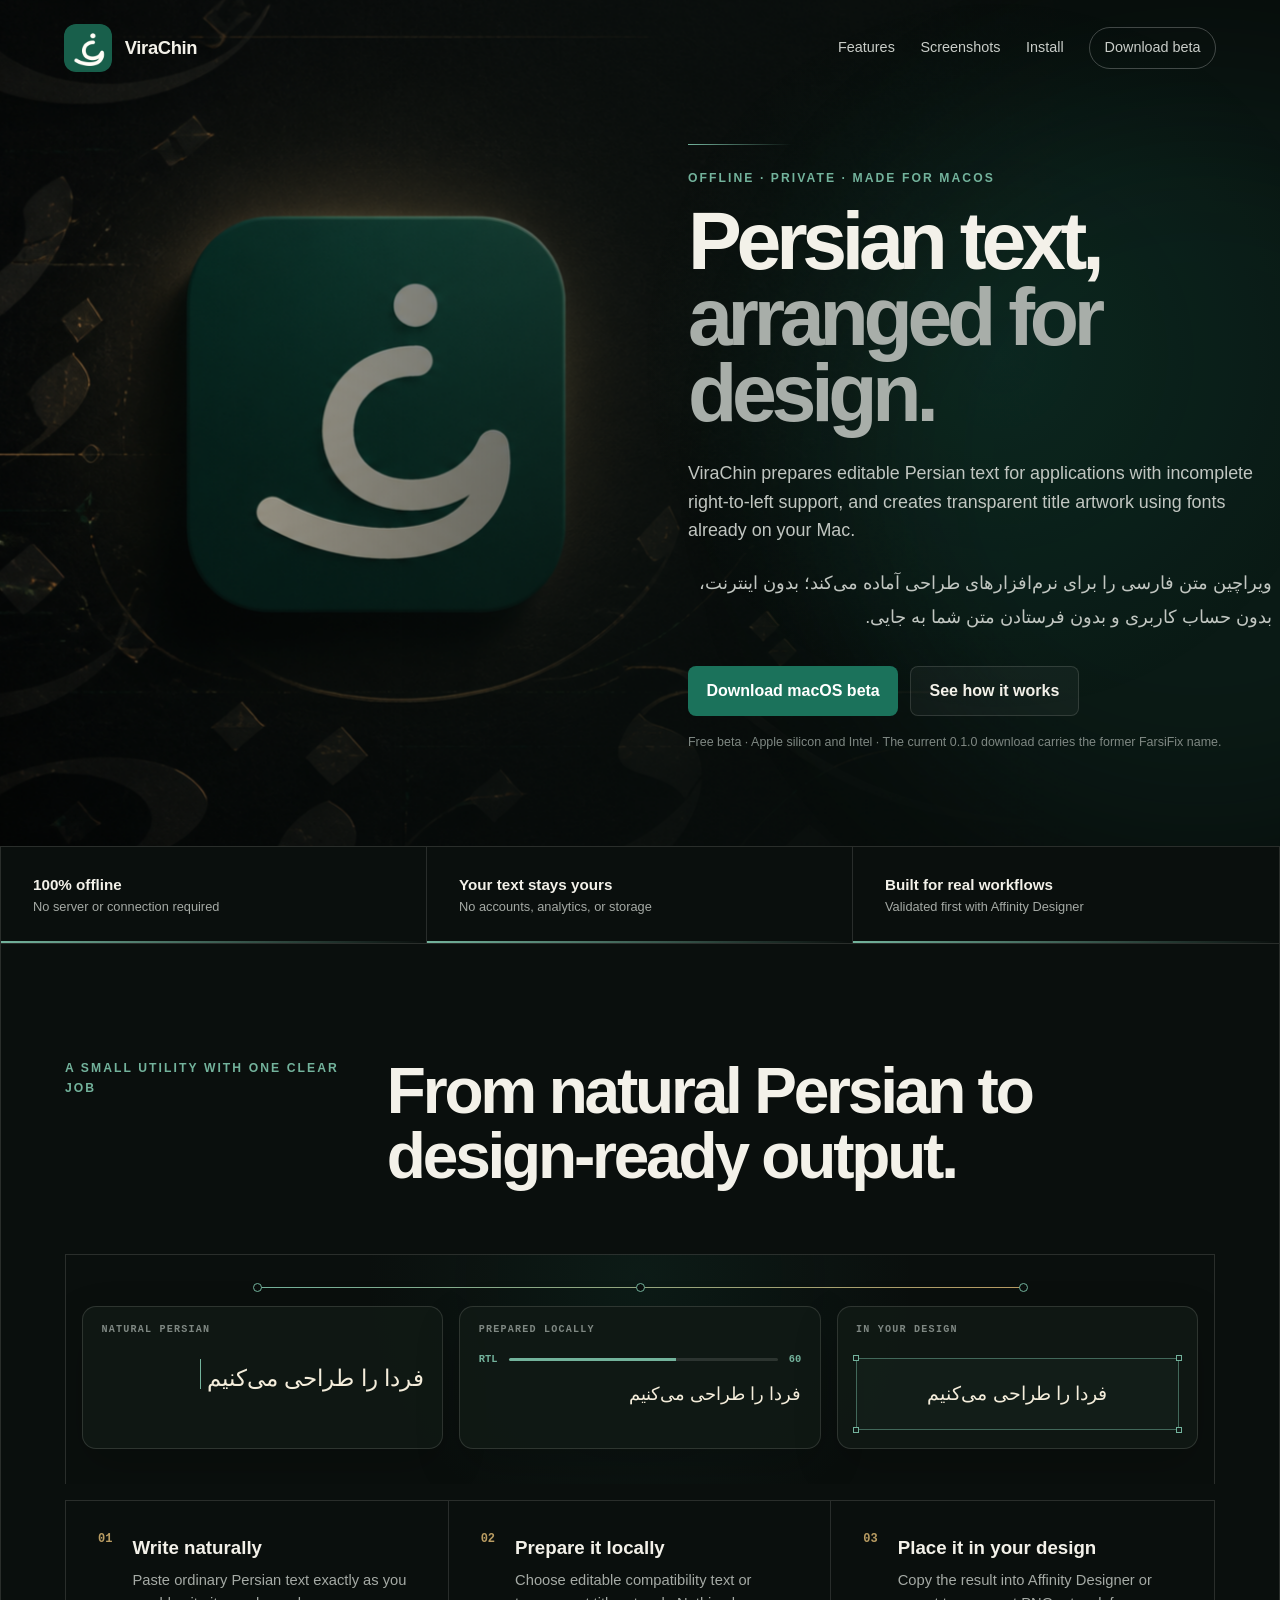
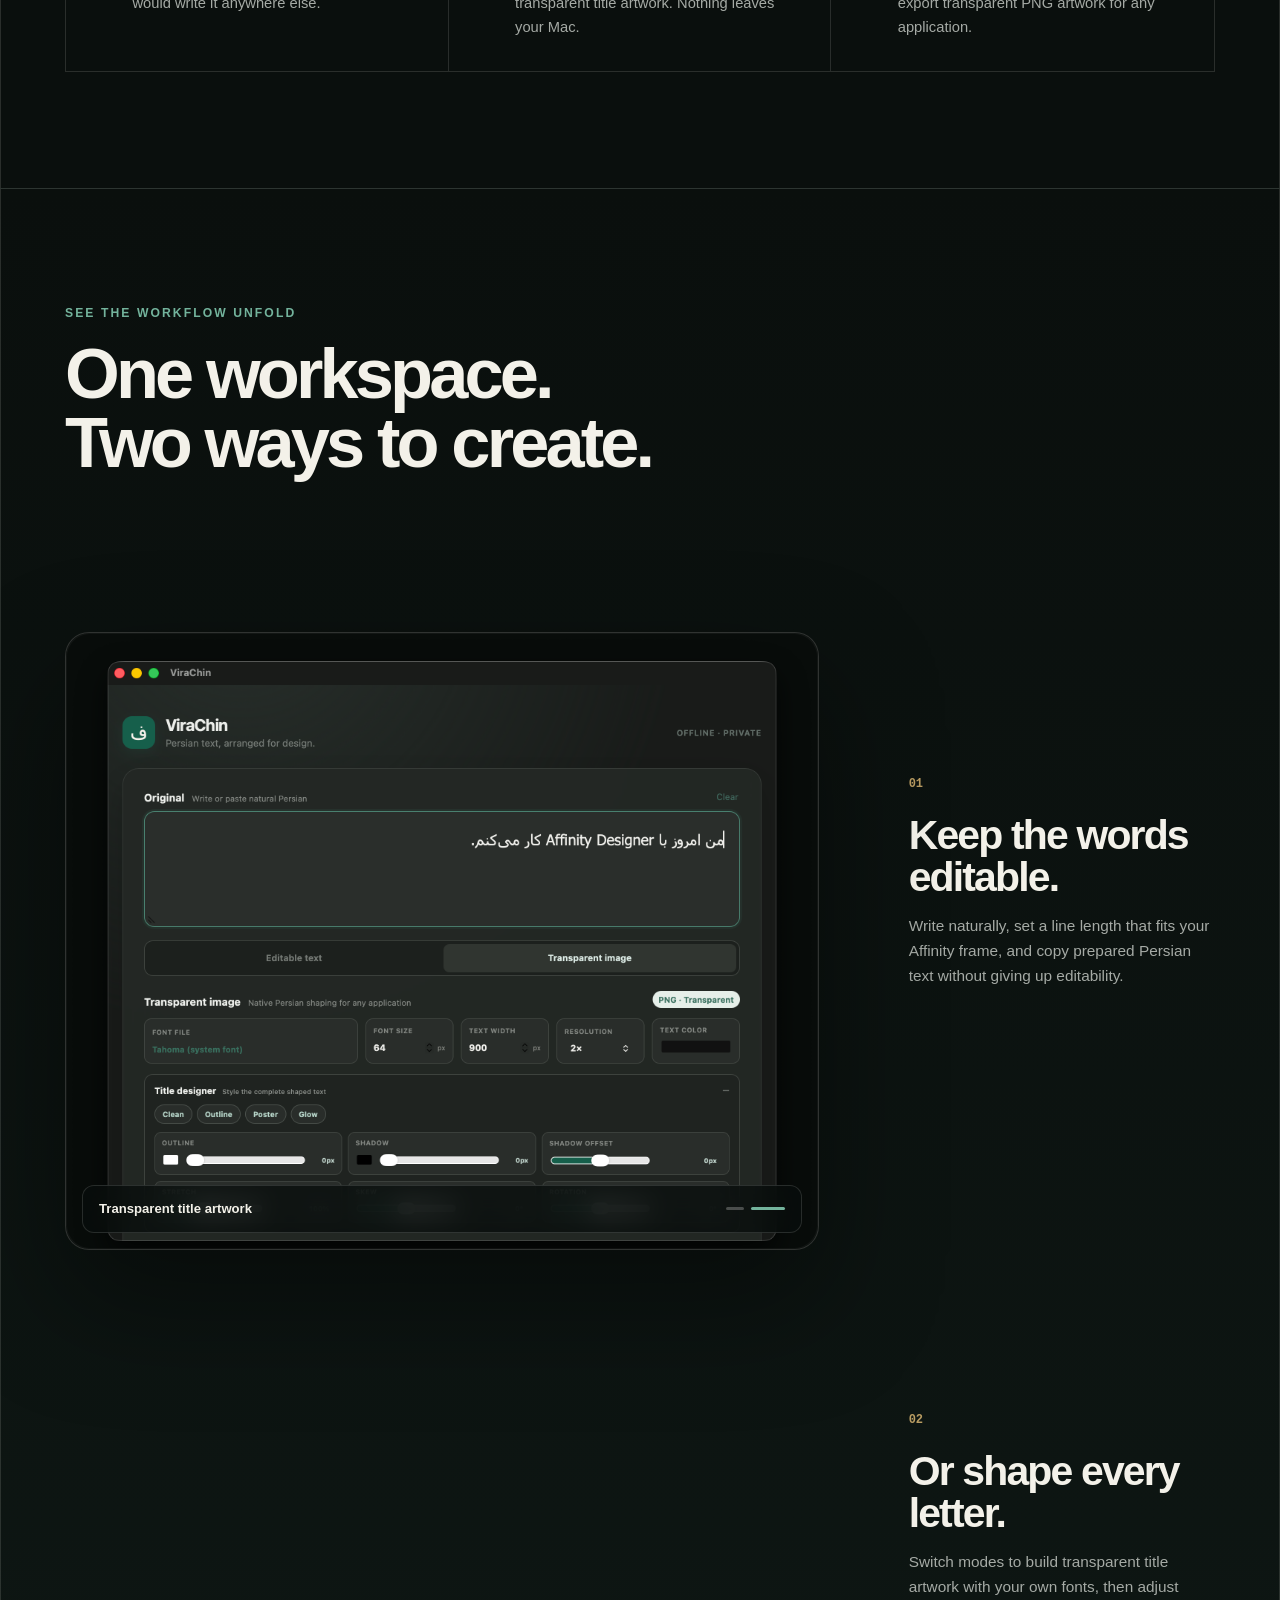
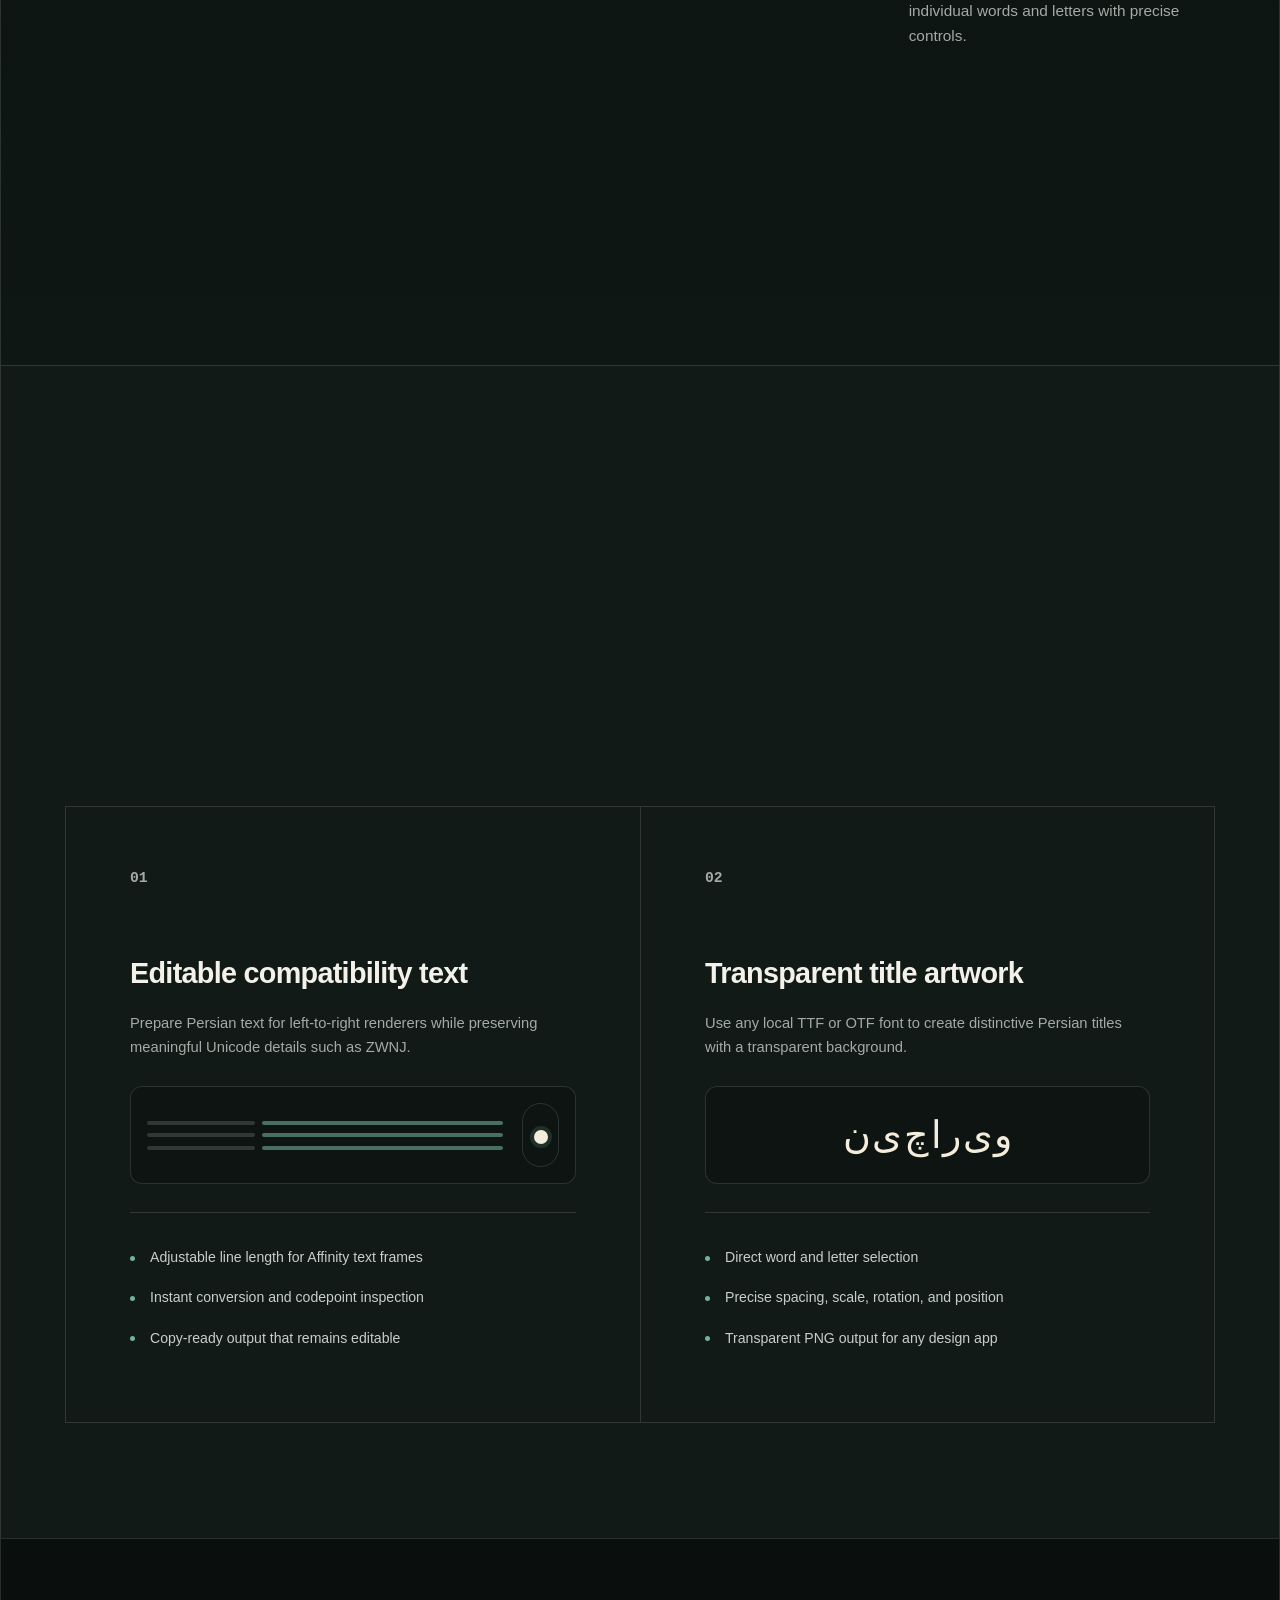
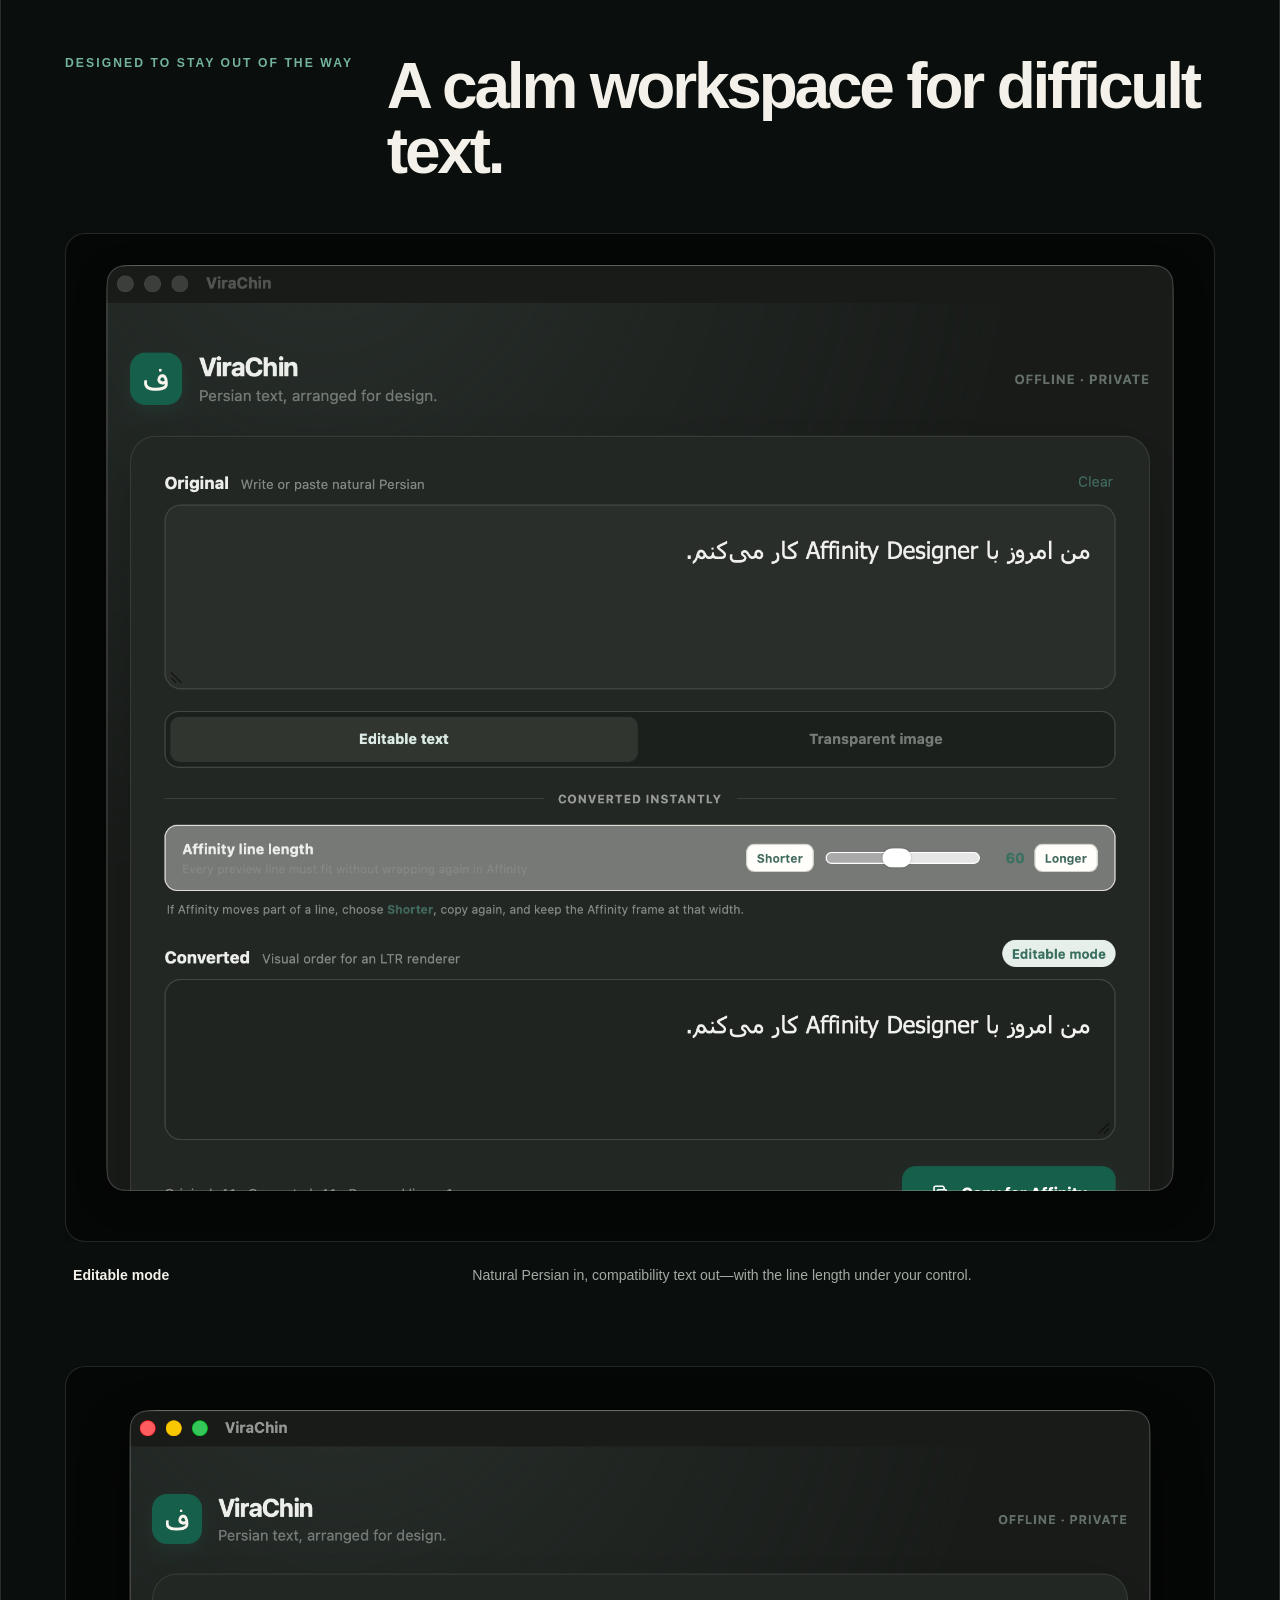
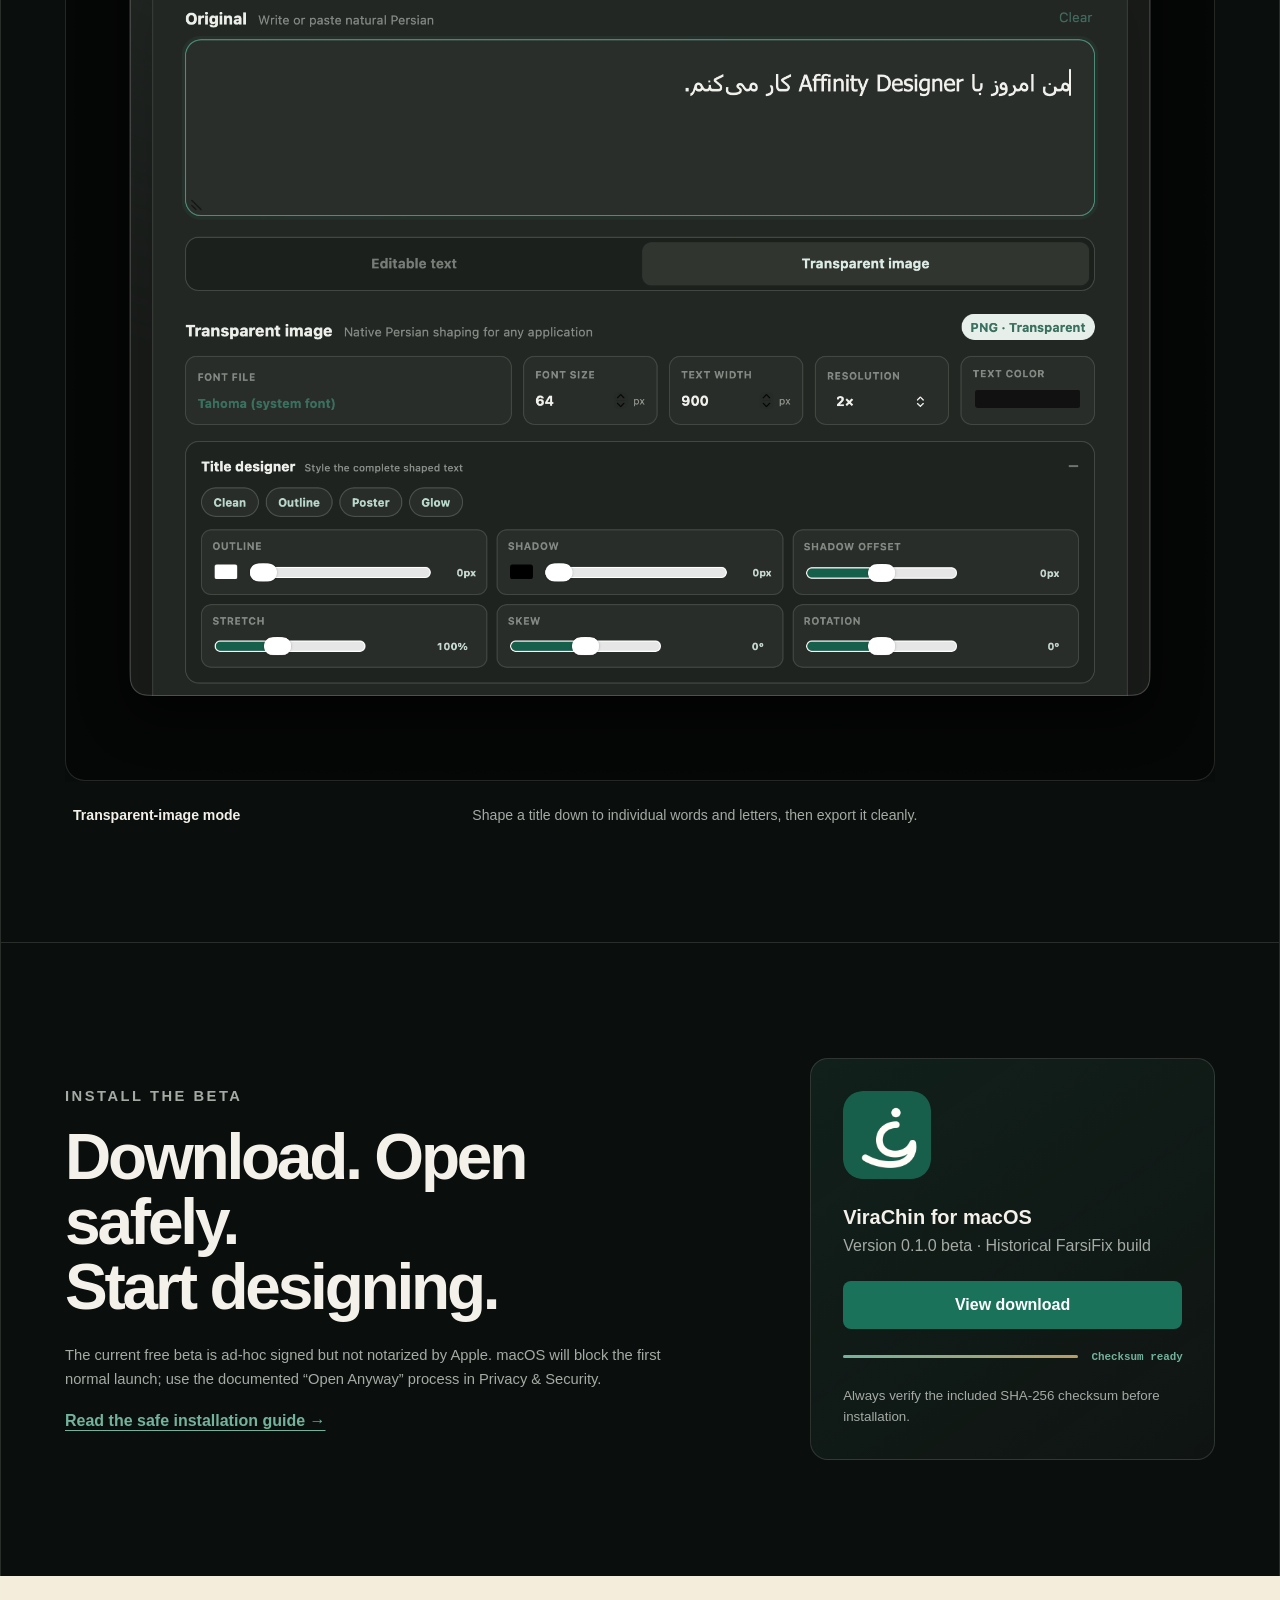
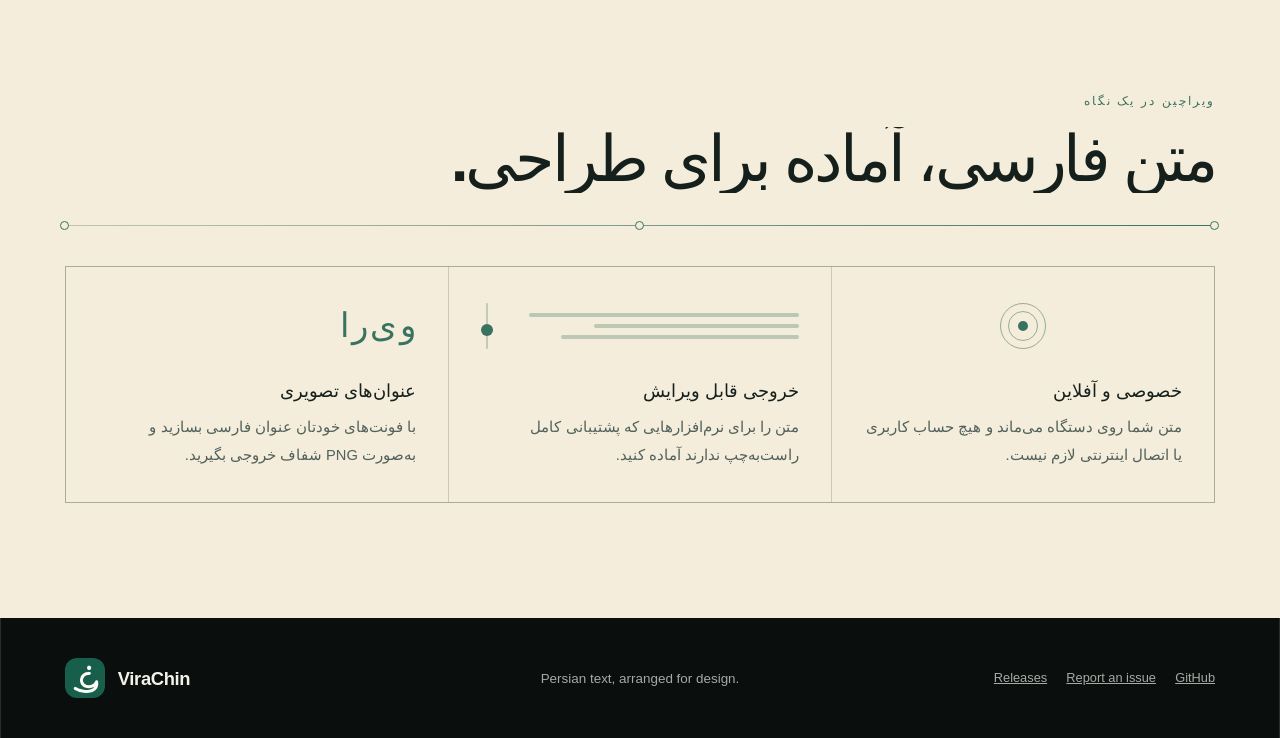
==== site/index.html @ 15df4bdb "feat: animate Persian summary finale" ====
<!doctype html>
<html lang="en">
  <head>
    <meta charset="utf-8" />
    <meta name="viewport" content="width=device-width, initial-scale=1" />
    <meta name="theme-color" content="#0d1714" />
    <meta name="description" content="ViraChin prepares Persian text and transparent title artwork for design applications—privately and entirely offline." />
    <meta property="og:title" content="ViraChin — Persian text, arranged for design" />
    <meta property="og:description" content="Editable Persian compatibility text and transparent title artwork for macOS." />
    <meta property="og:image" content="assets/virachin-social-preview.png" />
    <meta property="og:type" content="website" />
    <title>ViraChin — Persian text, arranged for design</title>
    <link rel="icon" type="image/png" href="assets/virachin-icon.png" />
    <link rel="stylesheet" href="styles.css?v=20260820-6" />
    <script src="site.js?v=20260820-6" defer></script>
  </head>
  <body>
    <a class="skip-link" href="#main">Skip to content</a>

    <header class="site-header">
      <a class="brand" href="#top" aria-label="ViraChin home">
        <img src="assets/virachin-icon.png" width="48" height="48" alt="" />
        <span>ViraChin</span>
      </a>
      <nav aria-label="Main navigation">
        <a href="#features">Features</a>
        <a href="#screenshots">Screenshots</a>
        <a href="#install">Install</a>
        <a class="nav-download" href="https://github.com/hanifb1360/ViraChin-Releases/releases/tag/v0.1.0-beta">Download beta</a>
      </nav>
    </header>

    <main id="main">
      <section class="hero" id="top">
        <div class="hero-art" aria-hidden="true"></div>
        <div class="hero-glow" aria-hidden="true"></div>
        <div class="hero-copy">
          <p class="eyebrow">Offline · Private · Made for macOS</p>
          <h1>Persian text,<br /><span>arranged for design.</span></h1>
          <p class="lede">ViraChin prepares editable Persian text for applications with incomplete right-to-left support, and creates transparent title artwork using fonts already on your Mac.</p>
          <p class="lede persian" lang="fa" dir="rtl">ویراچین متن فارسی را برای نرم‌افزارهای طراحی آماده می‌کند؛ بدون اینترنت، بدون حساب کاربری و بدون فرستادن متن شما به جایی.</p>
          <div class="hero-actions">
            <a class="button primary" href="https://github.com/hanifb1360/ViraChin-Releases/releases/tag/v0.1.0-beta">Download macOS beta</a>
            <a class="button secondary" href="#how-it-works">See how it works</a>
          </div>
          <p class="release-note">Free beta · Apple silicon and Intel · The current 0.1.0 download carries the former FarsiFix name.</p>
        </div>
      </section>

      <section class="trust-strip" aria-label="Product principles">
        <div><strong>100% offline</strong><span>No server or connection required</span></div>
        <div><strong>Your text stays yours</strong><span>No accounts, analytics, or storage</span></div>
        <div><strong>Built for real workflows</strong><span>Validated first with Affinity Designer</span></div>
      </section>

      <section class="section intro" id="how-it-works">
        <div class="section-heading">
          <p class="eyebrow">A small utility with one clear job</p>
          <h2>From natural Persian to design-ready output.</h2>
        </div>
        <div class="text-journey" aria-hidden="true">
          <div class="journey-path"><i></i><b></b><b></b><b></b></div>
          <div class="journey-scenes">
            <div class="journey-scene journey-write">
              <span class="journey-label">Natural Persian</span>
              <p lang="fa" dir="rtl">فردا را طراحی می‌کنیم</p>
              <i class="journey-caret"></i>
            </div>
            <div class="journey-scene journey-prepare">
              <span class="journey-label">Prepared locally</span>
              <div class="journey-controls"><em>RTL</em><span></span><strong>60</strong></div>
              <p lang="fa" dir="rtl"><i style="--glyph: 0">فردا</i> <i style="--glyph: 1">را</i> <i style="--glyph: 2">طراحی</i> <i style="--glyph: 3">می‌کنیم</i></p>
            </div>
            <div class="journey-scene journey-place">
              <span class="journey-label">In your design</span>
              <div class="journey-frame"><p lang="fa" dir="rtl">فردا را طراحی می‌کنیم</p><i></i><i></i><i></i><i></i></div>
            </div>
          </div>
        </div>
        <ol class="steps">
          <li><span>01</span><div><h3>Write naturally</h3><p>Paste ordinary Persian text exactly as you would write it anywhere else.</p></div></li>
          <li><span>02</span><div><h3>Prepare it locally</h3><p>Choose editable compatibility text or transparent title artwork. Nothing leaves your Mac.</p></div></li>
          <li><span>03</span><div><h3>Place it in your design</h3><p>Copy the result into Affinity Designer or export transparent PNG artwork for any application.</p></div></li>
        </ol>
      </section>

      <section class="section scroll-story" id="experience" aria-labelledby="experience-title">
        <div class="story-intro">
          <p class="eyebrow">See the workflow unfold</p>
          <h2 id="experience-title">One workspace.<br />Two ways to create.</h2>
        </div>
        <div class="story-layout">
          <div class="story-stage-wrap" aria-hidden="true">
            <div class="story-stage">
              <img class="story-scene is-active" data-story-scene="editable" src="assets/virachin-editable-mode.png" alt="" />
              <img class="story-scene" data-story-scene="artwork" src="assets/virachin-transparent-image-mode.png" alt="" />
              <div class="story-caption">
                <span class="story-caption-text is-active" data-story-caption="editable">Editable compatibility text</span>
                <span class="story-caption-text" data-story-caption="artwork">Transparent title artwork</span>
                <span class="story-dots"><i class="is-active"></i><i></i></span>
              </div>
            </div>
          </div>
          <div class="story-steps">
            <article class="story-step is-active" data-story-step="editable">
              <span>01</span>
              <h3>Keep the words editable.</h3>
              <p>Write naturally, set a line length that fits your Affinity frame, and copy prepared Persian text without giving up editability.</p>
              <img class="story-mobile-image" src="assets/virachin-editable-mode.png" alt="ViraChin preparing editable Persian compatibility text" loading="lazy" />
            </article>
            <article class="story-step" data-story-step="artwork">
              <span>02</span>
              <h3>Or shape every letter.</h3>
              <p>Switch modes to build transparent title artwork with your own fonts, then adjust individual words and letters with precise controls.</p>
              <img class="story-mobile-image" src="assets/virachin-transparent-image-mode.png" alt="ViraChin creating transparent Persian title artwork" loading="lazy" />
            </article>
          </div>
        </div>
      </section>

      <section class="section features" id="features">
        <div class="section-heading">
          <p class="eyebrow">Two focused modes</p>
          <h2>Editable when you need control.<br />Visual when you need freedom.</h2>
        </div>
        <div class="feature-grid">
          <article>
            <p class="feature-number">01</p>
            <h3>Editable compatibility text</h3>
            <p>Prepare Persian text for left-to-right renderers while preserving meaningful Unicode details such as ZWNJ.</p>
            <div class="mode-demo editable-demo" aria-hidden="true">
              <div><span></span><i></i></div><div><span></span><i></i></div><div><span></span><i></i></div>
              <b><i></i></b>
            </div>
            <ul>
              <li>Adjustable line length for Affinity text frames</li>
              <li>Instant conversion and codepoint inspection</li>
              <li>Copy-ready output that remains editable</li>
            </ul>
          </article>
          <article>
            <p class="feature-number">02</p>
            <h3>Transparent title artwork</h3>
            <p>Use any local TTF or OTF font to create distinctive Persian titles with a transparent background.</p>
            <div class="mode-demo title-demo" aria-hidden="true" lang="fa" dir="rtl">
              <span style="--letter: 0">و</span><span style="--letter: 1">ی</span><span style="--letter: 2">ر</span><span style="--letter: 3">ا</span><span style="--letter: 4">چ</span><span style="--letter: 5">ی</span><span style="--letter: 6">ن</span>
            </div>
            <ul>
              <li>Direct word and letter selection</li>
              <li>Precise spacing, scale, rotation, and position</li>
              <li>Transparent PNG output for any design app</li>
            </ul>
          </article>
        </div>
      </section>

      <section class="section screenshots" id="screenshots">
        <div class="section-heading compact">
          <p class="eyebrow">Designed to stay out of the way</p>
          <h2>A calm workspace for difficult text.</h2>
        </div>
        <figure class="screen screen-wide">
          <img src="assets/virachin-editable-mode.png" alt="ViraChin editable compatibility text interface" loading="lazy" />
          <figcaption><strong>Editable mode</strong><span>Natural Persian in, compatibility text out—with the line length under your control.</span></figcaption>
        </figure>
        <figure class="screen screen-wide">
          <img src="assets/virachin-transparent-image-mode.png" alt="ViraChin transparent Persian title designer" loading="lazy" />
          <figcaption><strong>Transparent-image mode</strong><span>Shape a title down to individual words and letters, then export it cleanly.</span></figcaption>
        </figure>
      </section>

      <section class="section install" id="install">
        <div>
          <p class="eyebrow">Install the beta</p>
          <h2>Download. Open safely.<br />Start designing.</h2>
          <p>The current free beta is ad-hoc signed but not notarized by Apple. macOS will block the first normal launch; use the documented “Open Anyway” process in Privacy &amp; Security.</p>
          <a class="text-link" href="https://github.com/hanifb1360/ViraChin-Releases#install-and-open-it">Read the safe installation guide →</a>
        </div>
        <div class="download-card">
          <img src="assets/virachin-icon.png" width="88" height="88" alt="ViraChin app icon" />
          <div><strong>ViraChin for macOS</strong><span>Version 0.1.0 beta · Historical FarsiFix build</span></div>
          <a class="button primary" href="https://github.com/hanifb1360/ViraChin-Releases/releases/tag/v0.1.0-beta">View download</a>
          <div class="safe-progress" aria-hidden="true"><span><i></i></span><em>Checksum ready</em></div>
          <small>Always verify the included SHA-256 checksum before installation.</small>
        </div>
      </section>

      <section class="section persian-summary" lang="fa" dir="rtl">
        <p class="eyebrow">ویراچین در یک نگاه</p>
        <h2>متن فارسی، آماده برای طراحی.</h2>
        <div class="persian-signal" aria-hidden="true"><i></i><b></b><b></b><b></b></div>
        <div class="persian-grid">
          <article>
            <div class="persian-card-visual privacy-visual" aria-hidden="true"><i></i><b></b><span></span></div>
            <strong>خصوصی و آفلاین</strong><span>متن شما روی دستگاه می‌ماند و هیچ حساب کاربری یا اتصال اینترنتی لازم نیست.</span>
          </article>
          <article>
            <div class="persian-card-visual editable-visual" aria-hidden="true"><i></i><i></i><i></i><b></b></div>
            <strong>خروجی قابل ویرایش</strong><span>متن را برای نرم‌افزارهایی که پشتیبانی کامل راست‌به‌چپ ندارند آماده کنید.</span>
          </article>
          <article>
            <div class="persian-card-visual letters-visual" aria-hidden="true"><i>و</i><i>ی</i><i>ر</i><i>ا</i></div>
            <strong>عنوان‌های تصویری</strong><span>با فونت‌های خودتان عنوان فارسی بسازید و به‌صورت PNG شفاف خروجی بگیرید.</span>
          </article>
        </div>
      </section>
    </main>

    <footer>
      <a class="brand" href="#top"><img src="assets/virachin-icon.png" width="40" height="40" alt="" /><span>ViraChin</span></a>
      <p>Persian text, arranged for design.</p>
      <div><a href="https://github.com/hanifb1360/ViraChin-Releases/releases">Releases</a><a href="https://github.com/hanifb1360/ViraChin-Releases/issues">Report an issue</a><a href="https://github.com/hanifb1360/ViraChin-Releases">GitHub</a></div>
    </footer>
  </body>
</html>
---- site/styles.css ----
:root {
  color-scheme: dark;
  --ink: #f3f1e9;
  --muted: #a5aaa5;
  --bg: #0a0f0d;
  --panel: #111a17;
  --line: rgba(232, 235, 226, 0.14);
  --emerald: #1b725b;
  --emerald-light: #73b39c;
  --cream: #f4eddb;
  --gold: #b99c62;
  font-family: Inter, ui-sans-serif, -apple-system, BlinkMacSystemFont, "Segoe UI", sans-serif;
  font-synthesis: none;
}

* { box-sizing: border-box; }
html { scroll-behavior: smooth; }
body { margin: 0; color: var(--ink); background: var(--bg); line-height: 1.6; }
a { color: inherit; }
img { max-width: 100%; display: block; }
.skip-link { position: fixed; top: 1rem; left: 1rem; z-index: 20; padding: .7rem 1rem; background: var(--cream); color: #0c1512; transform: translateY(-200%); }
.skip-link:focus { transform: none; }

.site-header { position: fixed; inset: 0 0 auto; z-index: 10; width: 100%; max-width: 1440px; margin: auto; padding: 1.5rem clamp(1.25rem, 5vw, 5rem); display: flex; align-items: center; justify-content: space-between; transition: background-color .25s ease, border-color .25s ease, box-shadow .25s ease; border-bottom: 1px solid transparent; }
.site-header.is-scrolled { background: rgba(8, 15, 12, .88); border-bottom-color: var(--line); box-shadow: 0 14px 36px rgba(0,0,0,.18); backdrop-filter: blur(18px); -webkit-backdrop-filter: blur(18px); }
.brand { display: inline-flex; align-items: center; gap: .8rem; font-size: 1.15rem; font-weight: 760; text-decoration: none; letter-spacing: -.02em; }
.brand img { border-radius: 12px; }
nav { display: flex; align-items: center; gap: 1.6rem; }
nav a { color: #c9cdc8; font-size: .9rem; text-decoration: none; }
nav a:hover, nav a:focus-visible { color: white; }
.nav-download { padding: .55rem .9rem; border: 1px solid rgba(255,255,255,.24); border-radius: 99px; }

.hero { position: relative; min-height: 830px; display: grid; align-items: center; overflow: hidden; border-bottom: 1px solid var(--line); }
.hero-art { position: absolute; inset: -4%; background: linear-gradient(90deg, rgba(8,14,12,.12), rgba(8,14,12,.72) 53%, rgba(8,14,12,.98) 82%), url("assets/virachin-hero.png") 32% center / cover no-repeat; transform: scale(1.04); }
.hero-glow { position: absolute; z-index: 1; width: 46rem; height: 46rem; right: -18rem; top: 6rem; border-radius: 50%; background: rgba(28, 118, 91, .12); filter: blur(80px); pointer-events: none; }
.hero::after { content: ""; position: absolute; inset: 0; background: radial-gradient(circle at 78% 42%, rgba(24,112,87,.16), transparent 32%); pointer-events: none; }
.hero-copy { position: relative; z-index: 2; width: min(680px, calc(100% - 2.5rem)); margin-left: max(50%, calc((100% - 1380px)/2 + 680px)); padding: 9rem 3rem 5rem; }
.hero-copy::before { content: ""; display: block; width: 0; height: 1px; margin-bottom: 1.5rem; background: linear-gradient(90deg, var(--emerald-light), transparent); animation: hero-line 1.1s .15s cubic-bezier(.2,.8,.2,1) forwards; }
.eyebrow { margin: 0 0 1rem; color: var(--emerald-light); font-size: .76rem; font-weight: 750; letter-spacing: .17em; text-transform: uppercase; }
h1, h2, h3, p { margin-top: 0; }
h1 { margin-bottom: 1.7rem; font-size: clamp(3.5rem, 6.3vw, 6.6rem); line-height: .94; letter-spacing: -.065em; }
h1 span { color: #a8aea9; }
.lede { max-width: 620px; color: #c1c6c1; font-size: 1.12rem; }
.persian { margin-top: 1.3rem; font-family: Tahoma, "Geeza Pro", sans-serif; line-height: 1.9; }
.hero-actions { display: flex; flex-wrap: wrap; gap: .75rem; margin-top: 2rem; }
.button { position: relative; overflow: hidden; display: inline-flex; min-height: 48px; align-items: center; justify-content: center; padding: .7rem 1.15rem; border-radius: 8px; font-weight: 720; text-decoration: none; transition: transform .22s ease, background .22s ease, box-shadow .22s ease; }
.button:hover { transform: translateY(-2px); }
.button:focus-visible, a:focus-visible { outline: 3px solid var(--cream); outline-offset: 4px; }
.primary { color: white; background: var(--emerald); }
.primary:hover { background: #238168; box-shadow: 0 12px 30px rgba(19,105,81,.26); }
.secondary { border: 1px solid var(--line); background: rgba(255,255,255,.04); }
.release-note { margin-top: 1.1rem; color: #7f8883; font-size: .78rem; }

.trust-strip { max-width: 1380px; margin: 0 auto; display: grid; grid-template-columns: repeat(3, 1fr); border-inline: 1px solid var(--line); }
.trust-strip div { padding: 1.6rem 2rem; border-right: 1px solid var(--line); }
.trust-strip div { position: relative; overflow: hidden; }
.trust-strip div::after { content: ""; position: absolute; left: 0; right: 0; bottom: 0; height: 2px; background: linear-gradient(90deg, var(--emerald-light), transparent); transform-origin: left; }
.trust-strip div:last-child { border-right: 0; }
.trust-strip strong, .trust-strip span { display: block; }
.trust-strip strong { font-size: .95rem; }
.trust-strip span { color: var(--muted); font-size: .8rem; }

.section { max-width: 1380px; margin: 0 auto; padding: clamp(5rem, 9vw, 9rem) clamp(1.25rem, 5vw, 5rem); border-inline: 1px solid var(--line); border-top: 1px solid var(--line); }
.section-heading { display: grid; grid-template-columns: minmax(180px, .7fr) 2fr; align-items: start; gap: 2rem; margin-bottom: 4rem; }
.section-heading h2, .install h2, .persian-summary h2 { margin: 0; font-size: clamp(2.4rem, 5vw, 4.7rem); line-height: 1.02; letter-spacing: -.05em; }
.steps { margin: 0; padding: 0; list-style: none; display: grid; grid-template-columns: repeat(3, 1fr); border: 1px solid var(--line); }
.steps li { display: flex; gap: 1.25rem; padding: 2rem; border-right: 1px solid var(--line); }
.steps li:last-child { border-right: 0; }
.steps > li > span, .feature-number { color: var(--gold); font: 700 .75rem/1 ui-monospace, monospace; }
.steps h3 { margin-bottom: .35rem; }
.steps p, .features article > p, .install p { margin-bottom: 0; color: var(--muted); font-size: .92rem; }

.text-journey { position: relative; margin: 0 0 1rem; padding: 3.2rem 1rem 2.2rem; overflow: hidden; border: 1px solid var(--line); border-bottom: 0; background: radial-gradient(circle at 50% 10%, rgba(35,129,104,.1), transparent 45%); }
.journey-path { position: absolute; z-index: 0; left: 16.66%; right: 16.66%; top: 2rem; height: 1px; background: rgba(255,255,255,.11); }
.journey-path > i { position: absolute; inset: 0; background: linear-gradient(90deg, var(--emerald-light), var(--gold)); transform-origin: left center; }
.journey-path > b { position: absolute; top: -4px; width: 9px; height: 9px; margin-left: -4px; border-radius: 50%; background: var(--bg); border: 1px solid var(--emerald-light); }
.journey-path > b:nth-of-type(1) { left: 0; }
.journey-path > b:nth-of-type(2) { left: 50%; }
.journey-path > b:nth-of-type(3) { left: 100%; }
.journey-scenes { position: relative; z-index: 1; display: grid; grid-template-columns: repeat(3, 1fr); gap: 1rem; }
.journey-scene { position: relative; min-height: 142px; padding: 1.15rem; overflow: hidden; border: 1px solid var(--line); border-radius: 14px; background: rgba(16,25,21,.94); box-shadow: 0 18px 45px rgba(0,0,0,.18); }
.journey-label { display: block; margin-bottom: 1.4rem; color: #7f8883; font: 700 .63rem/1 ui-monospace, monospace; letter-spacing: .12em; text-transform: uppercase; }
.journey-scene p { margin: 0; color: var(--cream); font: 700 clamp(1.05rem, 1.8vw, 1.45rem)/1.8 Tahoma, "Geeza Pro", sans-serif; }
.journey-write p { display: inline-block; float: right; }
.journey-caret { display: block; float: right; width: 1px; height: 1.85rem; margin: .1rem .35rem 0 0; background: var(--emerald-light); }
.journey-controls { display: grid; grid-template-columns: auto 1fr auto; gap: .7rem; align-items: center; margin: -.2rem 0 .75rem; }
.journey-controls em, .journey-controls strong { color: var(--emerald-light); font: 700 .65rem/1 ui-monospace, monospace; }
.journey-controls span { height: 3px; border-radius: 99px; background: linear-gradient(90deg, var(--emerald-light) 62%, rgba(255,255,255,.12) 62%); }
.journey-prepare p { font-size: clamp(.92rem, 1.5vw, 1.15rem); white-space: nowrap; }
.journey-prepare p i { display: inline-block; font-style: normal; }
.journey-frame { position: relative; min-height: 72px; display: grid; place-items: center; border: 1px solid rgba(115,179,156,.5); background: rgba(115,179,156,.04); }
.journey-frame p { font-size: clamp(.95rem, 1.5vw, 1.18rem); }
.journey-frame > i { position: absolute; width: 6px; height: 6px; border: 1px solid var(--emerald-light); background: var(--panel); }
.journey-frame > i:nth-of-type(1) { left: -4px; top: -4px; }.journey-frame > i:nth-of-type(2) { right: -4px; top: -4px; }.journey-frame > i:nth-of-type(3) { left: -4px; bottom: -4px; }.journey-frame > i:nth-of-type(4) { right: -4px; bottom: -4px; }

.motion-ready .text-journey.is-ready .journey-path > i { transform: scaleX(0); }
.motion-ready .text-journey.is-ready .journey-scene { opacity: .18; }
.motion-ready .text-journey.is-ready .journey-write p { clip-path: inset(0 0 0 100%); }
.motion-ready .text-journey.is-ready .journey-caret { opacity: 0; }
.motion-ready .text-journey.is-ready .journey-prepare p i { opacity: 0; transform: scale(.88); }
.motion-ready .text-journey.is-ready .journey-frame { opacity: 0; transform: scale(.94); }
.motion-ready .text-journey.is-animated .journey-path > i { animation: journey-line 2.7s .35s cubic-bezier(.2,.7,.2,1) forwards; }
.motion-ready .text-journey.is-animated .journey-write { animation: journey-card .45s .1s ease-out forwards; }
.motion-ready .text-journey.is-animated .journey-write p { animation: journey-type .7s .28s steps(8,end) forwards; }
.motion-ready .text-journey.is-animated .journey-caret { animation: journey-caret .7s .25s steps(2,end) forwards; }
.motion-ready .text-journey.is-animated .journey-prepare { animation: journey-card .45s 1.05s ease-out forwards; }
.motion-ready .text-journey.is-animated .journey-prepare p i { animation: journey-glyph .32s calc(1.18s + var(--glyph) * 90ms) ease-out forwards; }
.motion-ready .text-journey.is-animated .journey-place { animation: journey-card .45s 2.05s ease-out forwards; }
.motion-ready .text-journey.is-animated .journey-frame { animation: journey-frame .48s 2.2s cubic-bezier(.2,.8,.2,1) forwards; }

@keyframes journey-line { to { transform: scaleX(1); } }
@keyframes journey-card { to { opacity: 1; } }
@keyframes journey-type { to { clip-path: inset(0); } }
@keyframes journey-caret { 0%, 45% { opacity: 1; } 46%, 75% { opacity: 0; } 76%, 100% { opacity: 1; } }
@keyframes journey-glyph { to { opacity: 1; transform: scale(1); } }
@keyframes journey-frame { to { opacity: 1; transform: scale(1); } }

.scroll-story { padding-bottom: clamp(4rem, 8vw, 8rem); background: linear-gradient(180deg, #0a0f0d, #0e1714); }
.story-intro { max-width: 880px; margin-bottom: clamp(3rem, 7vw, 6rem); }
.story-intro h2 { margin: 0; font-size: clamp(2.8rem, 5.5vw, 5.4rem); line-height: .98; letter-spacing: -.055em; }
.story-layout { display: grid; grid-template-columns: minmax(0, 1.6fr) minmax(260px, .65fr); gap: clamp(2.5rem, 7vw, 7rem); align-items: start; }
.story-stage-wrap { position: sticky; top: 7.5rem; height: calc(100vh - 9.5rem); min-height: 520px; display: grid; align-items: center; }
.story-stage { position: relative; width: 100%; aspect-ratio: 1.22 / 1; overflow: hidden; border: 1px solid rgba(255,255,255,.16); border-radius: 24px; background: #080c0a; box-shadow: 0 50px 120px rgba(0,0,0,.42); }
.story-stage::after { content: ""; position: absolute; inset: 0; z-index: 2; border-radius: inherit; box-shadow: inset 0 0 0 1px rgba(255,255,255,.04); pointer-events: none; }
.story-scene { position: absolute; inset: 0; width: 100%; height: 100%; object-fit: cover; object-position: top center; opacity: 0; transform: scale(1.012); transition: opacity .46s ease-out, transform .65s cubic-bezier(.2,.75,.2,1); }
.story-scene.is-active { opacity: 1; transform: scale(1); }
.story-caption { position: absolute; z-index: 3; inset: auto 1rem 1rem; min-height: 48px; display: flex; align-items: center; justify-content: space-between; padding: .75rem 1rem; border: 1px solid rgba(255,255,255,.13); border-radius: 12px; background: rgba(8,14,12,.78); backdrop-filter: blur(14px); -webkit-backdrop-filter: blur(14px); }
.story-caption-text { display: none; font-size: .82rem; font-weight: 700; }
.story-caption-text.is-active { display: block; }
.story-dots { display: flex; gap: .42rem; }
.story-dots i { width: 18px; height: 3px; border-radius: 99px; background: rgba(255,255,255,.25); transition: width .3s ease, background-color .3s ease; }
.story-dots i.is-active { width: 34px; background: var(--emerald-light); }
.story-step { min-height: 72vh; display: flex; flex-direction: column; justify-content: center; opacity: .32; transition: opacity .36s ease; }
.story-step.is-active { opacity: 1; }
.story-step > span { color: var(--gold); font: 700 .75rem/1 ui-monospace, monospace; }
.story-step h3 { margin: 1.5rem 0 1rem; font-size: clamp(2rem, 3.2vw, 3.3rem); line-height: 1.03; letter-spacing: -.045em; }
.story-step p { color: var(--muted); font-size: .96rem; }
.story-mobile-image { display: none; }

.features { background: var(--panel); }
.feature-grid { display: grid; grid-template-columns: repeat(2, 1fr); border: 1px solid var(--line); }
.feature-grid article { min-height: 420px; padding: clamp(2rem, 5vw, 4.5rem); transition: background-color .35s ease, transform .35s cubic-bezier(.2,.8,.2,1); }
.feature-grid article:hover { background: rgba(255,255,255,.025); transform: translateY(-4px); }
.feature-grid article + article { border-left: 1px solid var(--line); }
.feature-grid h3 { margin: 4rem 0 1rem; font-size: 1.8rem; letter-spacing: -.025em; }
.feature-grid ul { margin: 2rem 0 0; padding: 1.5rem 0 0; border-top: 1px solid var(--line); list-style: none; }
.feature-grid li { padding: .55rem 0 .55rem 1.25rem; color: #c9ceca; font-size: .88rem; position: relative; }
.feature-grid li::before { content: ""; position: absolute; left: 0; top: 1.15rem; width: 5px; height: 5px; border-radius: 50%; background: var(--emerald-light); }
.mode-demo { height: 98px; margin: 1.7rem 0 -.25rem; padding: 1rem; border: 1px solid var(--line); border-radius: 12px; background: rgba(4,9,7,.28); }
.editable-demo { position: relative; display: grid; align-content: center; gap: .55rem; padding-right: 4.5rem; }
.editable-demo > div { display: grid; grid-template-columns: minmax(40px, 1fr) minmax(30px, .45fr); gap: .45rem; direction: rtl; }
.editable-demo > div span, .editable-demo > div i { display: block; height: 4px; border-radius: 99px; background: rgba(255,255,255,.15); transform-origin: right; }
.editable-demo > div span { background: rgba(115,179,156,.58); }
.editable-demo > b { position: absolute; right: 1rem; top: 1rem; bottom: 1rem; width: 2.3rem; border: 1px solid rgba(255,255,255,.13); border-radius: 99px; }
.editable-demo > b i { position: absolute; left: 50%; top: 52%; width: 14px; height: 14px; margin: -7px; border-radius: 50%; background: var(--cream); box-shadow: 0 0 0 4px rgba(115,179,156,.18); }
.title-demo { display: flex; align-items: center; justify-content: center; gap: .04em; color: var(--cream); font: 700 clamp(1.8rem, 3vw, 2.7rem)/1 Tahoma, "Geeza Pro", sans-serif; }
.title-demo span { display: inline-block; }

.compact { margin-bottom: 3rem; }
.screen { margin: 0 0 5rem; }
.screen:last-child { margin-bottom: 0; }
.screen img { width: 100%; border: 1px solid var(--line); border-radius: 20px; background: #050706; box-shadow: 0 40px 100px rgba(0,0,0,.32); transition: transform .55s cubic-bezier(.2,.8,.2,1), border-color .4s ease, box-shadow .55s ease; }
.screen:hover img { transform: translateY(-6px) scale(1.006); border-color: rgba(115,179,156,.35); box-shadow: 0 52px 120px rgba(0,0,0,.42); }
.screen figcaption { display: grid; grid-template-columns: 1fr 2fr; gap: 2rem; padding: 1.4rem .5rem 0; color: var(--muted); font-size: .88rem; }
.screen figcaption strong { color: var(--ink); }

.install { display: grid; grid-template-columns: 1.35fr .85fr; gap: clamp(3rem, 8vw, 8rem); align-items: center; }
.install h2 { margin-bottom: 1.5rem; }
.install p { max-width: 600px; margin-bottom: 1rem; }
.text-link { color: var(--emerald-light); font-weight: 700; text-underline-offset: 4px; }
.download-card { padding: 2rem; display: grid; gap: 1.4rem; border: 1px solid var(--line); border-radius: 18px; background: linear-gradient(145deg, rgba(39,84,69,.25), rgba(255,255,255,.025)); }
.download-card img { border-radius: 20px; }
.download-card strong, .download-card span { display: block; }
.download-card strong { font-size: 1.25rem; }
.download-card span, .download-card small { color: var(--muted); }
.safe-progress { display: grid; grid-template-columns: 1fr auto; align-items: center; gap: .8rem; }
.safe-progress > span { height: 3px; overflow: hidden; border-radius: 99px; background: rgba(255,255,255,.12); }
.safe-progress > span i { display: block; width: 100%; height: 100%; background: linear-gradient(90deg, var(--emerald-light), var(--gold)); transform-origin: left; }
.safe-progress em { color: var(--emerald-light); font: 700 .68rem/1 ui-monospace, monospace; font-style: normal; white-space: nowrap; }

.persian-summary { background: var(--cream); color: #15201c; font-family: Tahoma, "Geeza Pro", sans-serif; }
.persian-summary .eyebrow { color: #39735f; }
.persian-summary h2 { margin-bottom: 2rem; }
.persian-signal { position: relative; height: 1px; margin: 0 0 2.5rem; background: rgba(19,38,31,.15); }
.persian-signal > i { position: absolute; inset: 0; background: linear-gradient(270deg, #39735f, rgba(57,115,95,.12)); transform-origin: right; }
.persian-signal > b { position: absolute; top: -4px; width: 9px; height: 9px; margin-right: -4px; border: 1px solid #39735f; border-radius: 50%; background: var(--cream); }
.persian-signal > b:nth-of-type(1) { right: 0; }.persian-signal > b:nth-of-type(2) { right: 50%; }.persian-signal > b:nth-of-type(3) { right: 100%; }
.persian-grid { display: grid; grid-template-columns: repeat(3, 1fr); gap: 1px; background: rgba(19,38,31,.18); border: 1px solid rgba(19,38,31,.18); }
.persian-grid article { margin: 0; padding: 2rem; background: var(--cream); }
.persian-grid strong, .persian-grid span { display: block; }
.persian-grid strong { margin-bottom: .6rem; font-size: 1.1rem; }
.persian-grid span { color: #52615b; font-size: .92rem; line-height: 1.9; }
.persian-card-visual { position: relative; height: 54px; margin-bottom: 1.5rem; color: #39735f; }
.privacy-visual { display: grid; place-items: center; }
.privacy-visual i, .privacy-visual b, .privacy-visual span { position: absolute; display: block; border: 1px solid rgba(57,115,95,.52); border-radius: 50%; }
.privacy-visual i { width: 46px; height: 46px; }.privacy-visual b { width: 30px; height: 30px; }.privacy-visual span { width: 10px; height: 10px; border: 0; background: #39735f; }
.editable-visual { display: grid; align-content: center; gap: 7px; padding-left: 3rem; }
.editable-visual i { display: block; width: 100%; height: 4px; border-radius: 99px; background: rgba(57,115,95,.3); transform-origin: right; }
.editable-visual i:nth-child(2) { width: 76%; }.editable-visual i:nth-child(3) { width: 88%; }
.editable-visual b { position: absolute; left: .3rem; top: 4px; bottom: 4px; width: 2px; border-radius: 99px; background: rgba(57,115,95,.28); }
.editable-visual b::after { content: ""; position: absolute; left: 50%; top: 58%; width: 12px; height: 12px; margin: -6px; border-radius: 50%; background: #39735f; }
.letters-visual { display: flex; align-items: center; justify-content: flex-start; gap: .08em; font: 700 2.1rem/1 Tahoma, "Geeza Pro", sans-serif; }
.letters-visual i { display: inline-block; font-style: normal; }

footer { max-width: 1380px; margin: 0 auto; padding: 2.5rem clamp(1.25rem, 5vw, 5rem); display: grid; grid-template-columns: 1fr 1fr 1fr; align-items: center; border-inline: 1px solid var(--line); }
footer p { margin: 0; text-align: center; color: var(--muted); font-size: .84rem; }
footer > div { display: flex; justify-content: flex-end; gap: 1.2rem; }
footer > div a { color: var(--muted); font-size: .8rem; }

/* Content stays visible by default. JavaScript adds these classes only when
   the observer is available, so a script failure can never hide the page. */
.motion-ready .reveal-item { opacity: 0; transition: opacity .38s ease-out var(--reveal-delay, 0ms); }
.motion-ready .reveal-item.is-visible { opacity: 1; }

.motion-ready .sequence-ready.hero .hero-art { filter: saturate(.55) brightness(.72); }
.motion-ready .sequence-ready.hero .hero-copy > * { opacity: 0; transform: translateY(10px); }
.motion-ready .sequence-ready.hero.is-animated .hero-art { animation: hero-develop .95s ease-out forwards; }
.motion-ready .sequence-ready.hero.is-animated .hero-copy > * { animation: hero-copy-in .55s ease-out forwards; }
.motion-ready .sequence-ready.hero.is-animated .hero-copy > *:nth-child(2) { animation-delay: .08s; }
.motion-ready .sequence-ready.hero.is-animated .hero-copy > *:nth-child(3) { animation-delay: .16s; }
.motion-ready .sequence-ready.hero.is-animated .hero-copy > *:nth-child(4) { animation-delay: .24s; }
.motion-ready .sequence-ready.hero.is-animated .hero-copy > *:nth-child(5) { animation-delay: .32s; }
.motion-ready .sequence-ready.hero.is-animated .hero-copy > *:nth-child(6) { animation-delay: .4s; }
.motion-ready .sequence-ready.hero.is-animated .hero-copy > *:nth-child(7) { animation-delay: .48s; }
.motion-ready .sequence-ready.trust-strip > div::after { transform: scaleX(0); }
.motion-ready .sequence-ready.trust-strip.is-animated > div::after { animation: principle-line .65s ease-out forwards; }
.motion-ready .sequence-ready.trust-strip.is-animated > div:nth-child(2)::after { animation-delay: .12s; }
.motion-ready .sequence-ready.trust-strip.is-animated > div:nth-child(3)::after { animation-delay: .24s; }
.motion-ready .sequence-ready.features .editable-demo > div span, .motion-ready .sequence-ready.features .editable-demo > div i { transform: scaleX(.08); }
.motion-ready .sequence-ready.features .editable-demo > b i { transform: translateY(18px) scale(.7); opacity: 0; }
.motion-ready .sequence-ready.features .title-demo span { opacity: 0; transform: translateY(9px) rotate(-3deg); }
.motion-ready .sequence-ready.features .title-demo span:nth-child(even) { transform: translateY(9px) rotate(3deg); }
.motion-ready .sequence-ready.features.is-animated .editable-demo > div span, .motion-ready .sequence-ready.features.is-animated .editable-demo > div i { animation: demo-line .48s ease-out forwards; }
.motion-ready .sequence-ready.features.is-animated .editable-demo > div:nth-child(2) span, .motion-ready .sequence-ready.features.is-animated .editable-demo > div:nth-child(2) i { animation-delay: .12s; }
.motion-ready .sequence-ready.features.is-animated .editable-demo > div:nth-child(3) span, .motion-ready .sequence-ready.features.is-animated .editable-demo > div:nth-child(3) i { animation-delay: .24s; }
.motion-ready .sequence-ready.features.is-animated .editable-demo > b i { animation: demo-control .5s .38s cubic-bezier(.2,.8,.2,1) forwards; }
.motion-ready .sequence-ready.features.is-animated .title-demo span { animation: demo-letter .38s calc(.12s + var(--letter) * 65ms) ease-out forwards; }
.motion-ready .screen.reveal-item img { clip-path: inset(8% 0 0); filter: saturate(.55) brightness(.72); }
.motion-ready .screen.reveal-item.is-visible img { animation: screen-uncover .72s .08s ease-out forwards; }
.motion-ready .sequence-ready.install .safe-progress > span i { transform: scaleX(0); }
.motion-ready .sequence-ready.install .safe-progress em { opacity: 0; }
.motion-ready .sequence-ready.install.is-animated .safe-progress > span i { animation: safe-fill .85s .28s ease-out forwards; }
.motion-ready .sequence-ready.install.is-animated .safe-progress em { animation: safe-label .35s 1s ease-out forwards; }
.motion-ready .sequence-ready.persian-summary h2 { clip-path: inset(0 0 0 100%); }
.motion-ready .sequence-ready.persian-summary .persian-signal > i { transform: scaleX(0); }
.motion-ready .sequence-ready.persian-summary .persian-grid article { opacity: .22; transform: translateY(8px); }
.motion-ready .sequence-ready.persian-summary .privacy-visual > *, .motion-ready .sequence-ready.persian-summary .letters-visual i { opacity: 0; transform: scale(.55); }
.motion-ready .sequence-ready.persian-summary .editable-visual i { transform: scaleX(.08); }
.motion-ready .sequence-ready.persian-summary .editable-visual b { opacity: 0; }
.motion-ready .sequence-ready.persian-summary.is-animated h2 { animation: persian-heading .72s ease-out forwards; }
.motion-ready .sequence-ready.persian-summary.is-animated .persian-signal > i { animation: persian-flow .9s .3s ease-out forwards; }
.motion-ready .sequence-ready.persian-summary.is-animated .persian-grid article { animation: persian-card-in .5s ease-out forwards; }
.motion-ready .sequence-ready.persian-summary.is-animated .persian-grid article:nth-child(1) { animation-delay: .45s; }
.motion-ready .sequence-ready.persian-summary.is-animated .persian-grid article:nth-child(2) { animation-delay: .62s; }
.motion-ready .sequence-ready.persian-summary.is-animated .persian-grid article:nth-child(3) { animation-delay: .79s; }
.motion-ready .sequence-ready.persian-summary.is-animated .privacy-visual > * { animation: persian-ring .42s .62s ease-out forwards; }
.motion-ready .sequence-ready.persian-summary.is-animated .privacy-visual b { animation-delay: .72s; }.motion-ready .sequence-ready.persian-summary.is-animated .privacy-visual span { animation-delay: .82s; }
.motion-ready .sequence-ready.persian-summary.is-animated .editable-visual i { animation: persian-line .42s ease-out forwards; }
.motion-ready .sequence-ready.persian-summary.is-animated .editable-visual i:nth-child(1) { animation-delay: .76s; }.motion-ready .sequence-ready.persian-summary.is-animated .editable-visual i:nth-child(2) { animation-delay: .86s; }.motion-ready .sequence-ready.persian-summary.is-animated .editable-visual i:nth-child(3) { animation-delay: .96s; }
.motion-ready .sequence-ready.persian-summary.is-animated .editable-visual b { animation: persian-fade .35s 1.04s ease-out forwards; }
.motion-ready .sequence-ready.persian-summary.is-animated .letters-visual i { animation: persian-letter .35s ease-out forwards; }
.motion-ready .sequence-ready.persian-summary.is-animated .letters-visual i:nth-child(1) { animation-delay: .94s; }.motion-ready .sequence-ready.persian-summary.is-animated .letters-visual i:nth-child(2) { animation-delay: 1.02s; }.motion-ready .sequence-ready.persian-summary.is-animated .letters-visual i:nth-child(3) { animation-delay: 1.1s; }.motion-ready .sequence-ready.persian-summary.is-animated .letters-visual i:nth-child(4) { animation-delay: 1.18s; }

@keyframes hero-develop { to { filter: saturate(1) brightness(1); } }
@keyframes hero-copy-in { to { opacity: 1; transform: translateY(0); } }
@keyframes principle-line { to { transform: scaleX(1); } }
@keyframes demo-line { to { transform: scaleX(1); } }
@keyframes demo-control { to { opacity: 1; transform: translateY(0) scale(1); } }
@keyframes demo-letter { to { opacity: 1; transform: translateY(0) rotate(0); } }
@keyframes screen-uncover { to { clip-path: inset(0); filter: saturate(1) brightness(1); } }
@keyframes safe-fill { to { transform: scaleX(1); } }
@keyframes safe-label { to { opacity: 1; } }
@keyframes persian-heading { to { clip-path: inset(0); } }
@keyframes persian-flow { to { transform: scaleX(1); } }
@keyframes persian-card-in { to { opacity: 1; transform: translateY(0); } }
@keyframes persian-ring { to { opacity: 1; transform: scale(1); } }
@keyframes persian-line { to { transform: scaleX(1); } }
@keyframes persian-fade { to { opacity: 1; } }
@keyframes persian-letter { to { opacity: 1; transform: scale(1); } }

@keyframes hero-line { to { width: 6.5rem; } }

@media (max-width: 900px) {
  nav > a:not(.nav-download) { display: none; }
  .hero { min-height: 780px; }
  .hero-art { opacity: .5; background-position: 25% center; }
  .hero-copy { width: calc(100% - 2.5rem); margin: 0; padding: 10rem 0 4rem; justify-self: center; }
  .trust-strip, .steps, .feature-grid, .persian-grid { grid-template-columns: 1fr; }
  .text-journey { padding-inline: .8rem; }
  .journey-scenes { grid-template-columns: 1fr; }
  .journey-path { display: none; }
  .journey-scene { min-height: 126px; }
  .trust-strip div, .steps li { border-right: 0; border-bottom: 1px solid var(--line); }
  .trust-strip div:last-child, .steps li:last-child { border-bottom: 0; }
  .section-heading, .install { grid-template-columns: 1fr; }
  .story-layout { grid-template-columns: 1fr; }
  .story-stage-wrap { display: none; }
  .story-steps { display: grid; gap: 3.5rem; }
  .story-step { min-height: auto; opacity: 1; }
  .story-mobile-image { display: block; margin-top: 1.5rem; border: 1px solid var(--line); border-radius: 16px; background: #050706; }
  .feature-grid article + article { border-left: 0; border-top: 1px solid var(--line); }
  .screen figcaption { grid-template-columns: 1fr; gap: .25rem; }
  footer { grid-template-columns: 1fr; gap: 1.25rem; text-align: center; }
  footer .brand { justify-content: center; }
  footer > div { justify-content: center; flex-wrap: wrap; }
}

@media (max-width: 520px) {
  .site-header { padding: 1rem 1.1rem; }
  .brand img { width: 40px; height: 40px; }
  h1 { font-size: 3.35rem; }
  .hero-copy { padding-top: 8.5rem; }
  .hero-actions .button { width: 100%; }
  .section { padding-block: 4.5rem; }
  .feature-grid h3 { margin-top: 2.5rem; }
}

@media (prefers-reduced-motion: reduce) {
  html { scroll-behavior: auto; }
  *, *::before, *::after { animation-duration: .001ms !important; animation-iteration-count: 1 !important; scroll-behavior: auto !important; transition-duration: .001ms !important; }
  .motion-ready .reveal-item { opacity: 1; }
  .story-scene, .story-step, .story-dots i { transition: none; }
  .motion-ready .text-journey.is-ready .journey-path > i { transform: scaleX(1); }
  .motion-ready .text-journey.is-ready .journey-scene, .motion-ready .text-journey.is-ready .journey-caret, .motion-ready .text-journey.is-ready .journey-prepare p i, .motion-ready .text-journey.is-ready .journey-frame { opacity: 1; transform: none; }
  .motion-ready .text-journey.is-ready .journey-write p { clip-path: none; }
  .motion-ready .sequence-ready.hero .hero-art { filter: none; }
  .motion-ready .sequence-ready.hero .hero-copy > *, .motion-ready .sequence-ready.features .title-demo span, .motion-ready .sequence-ready.install .safe-progress em { opacity: 1; transform: none; }
  .motion-ready .sequence-ready.trust-strip > div::after, .motion-ready .sequence-ready.features .editable-demo > div span, .motion-ready .sequence-ready.features .editable-demo > div i, .motion-ready .sequence-ready.install .safe-progress > span i { transform: none; }
  .motion-ready .sequence-ready.features .editable-demo > b i { opacity: 1; transform: none; }
  .motion-ready .screen.reveal-item img { clip-path: none; filter: none; }
  .motion-ready .sequence-ready.persian-summary h2 { clip-path: none; }
  .motion-ready .sequence-ready.persian-summary .persian-signal > i, .motion-ready .sequence-ready.persian-summary .editable-visual i { transform: none; }
  .motion-ready .sequence-ready.persian-summary .persian-grid article, .motion-ready .sequence-ready.persian-summary .privacy-visual > *, .motion-ready .sequence-ready.persian-summary .letters-visual i { opacity: 1; transform: none; }
  .motion-ready .sequence-ready.persian-summary .editable-visual b { opacity: 1; }
}
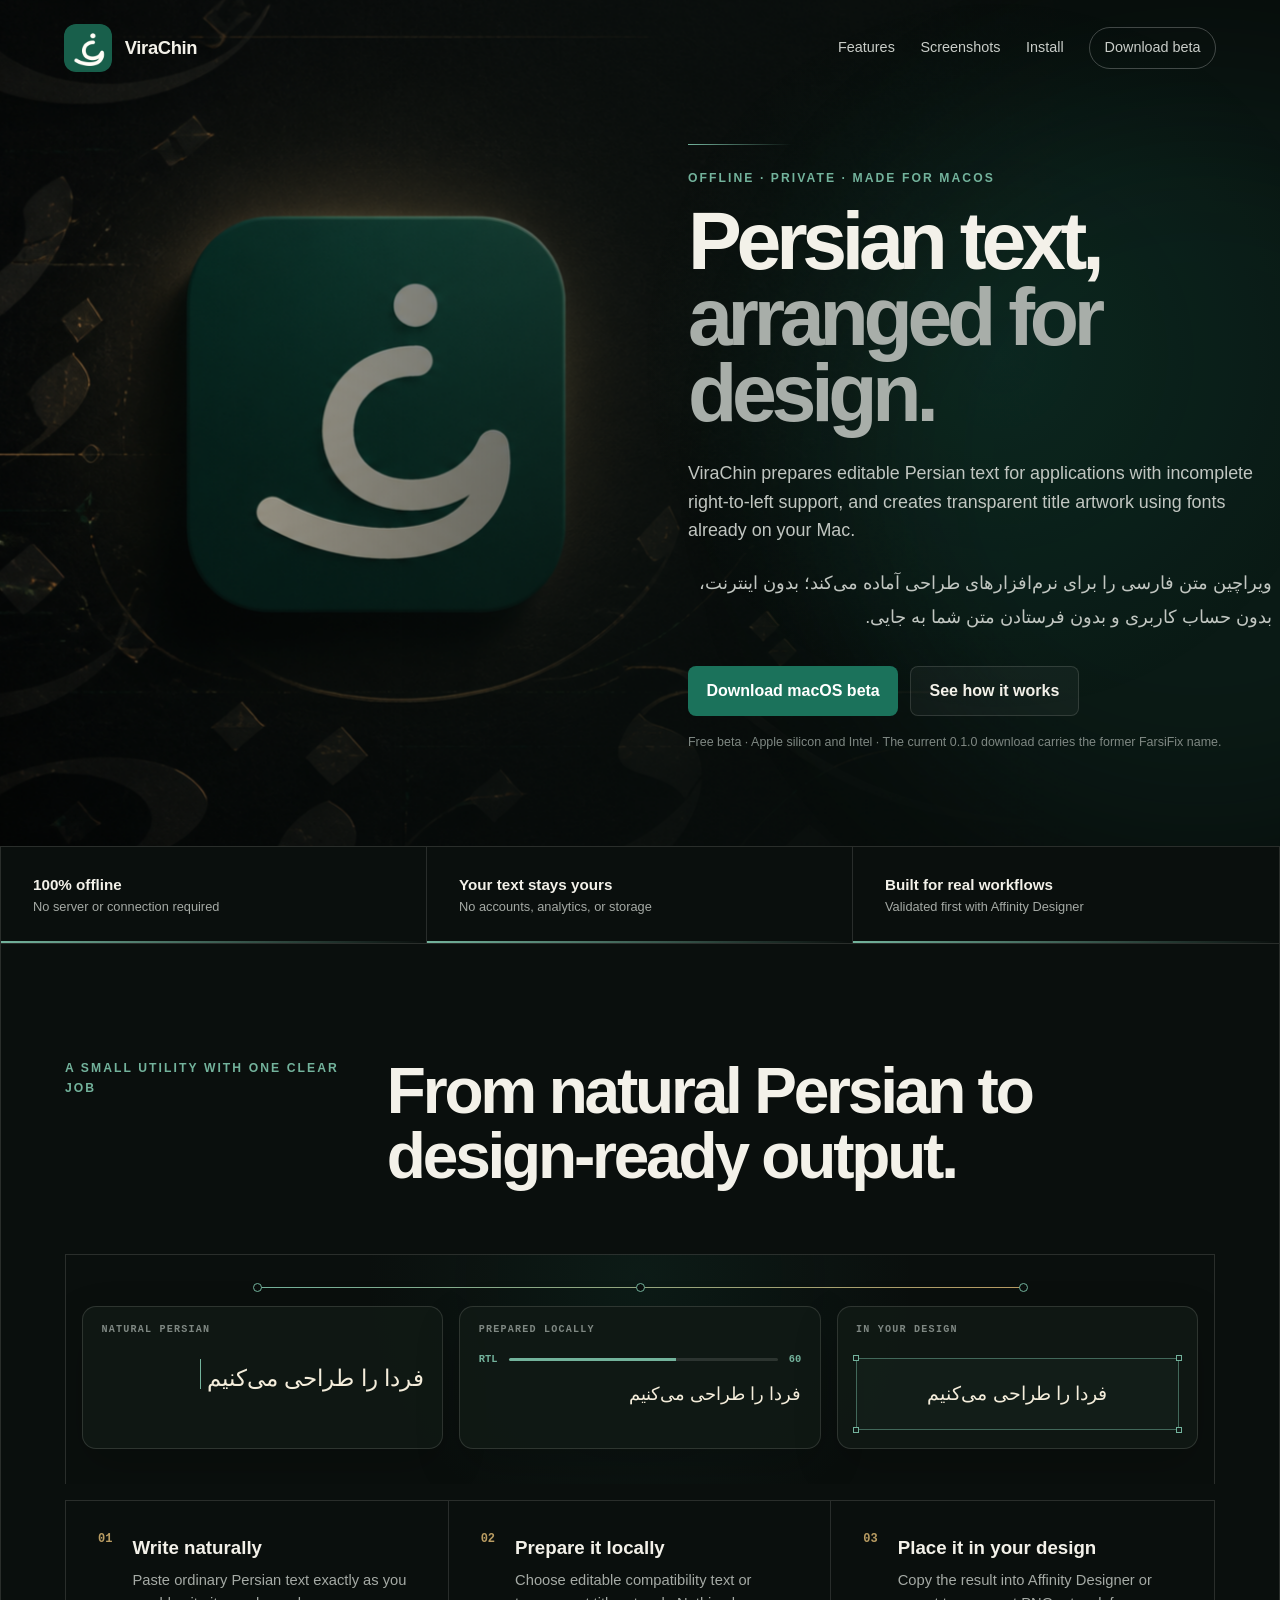
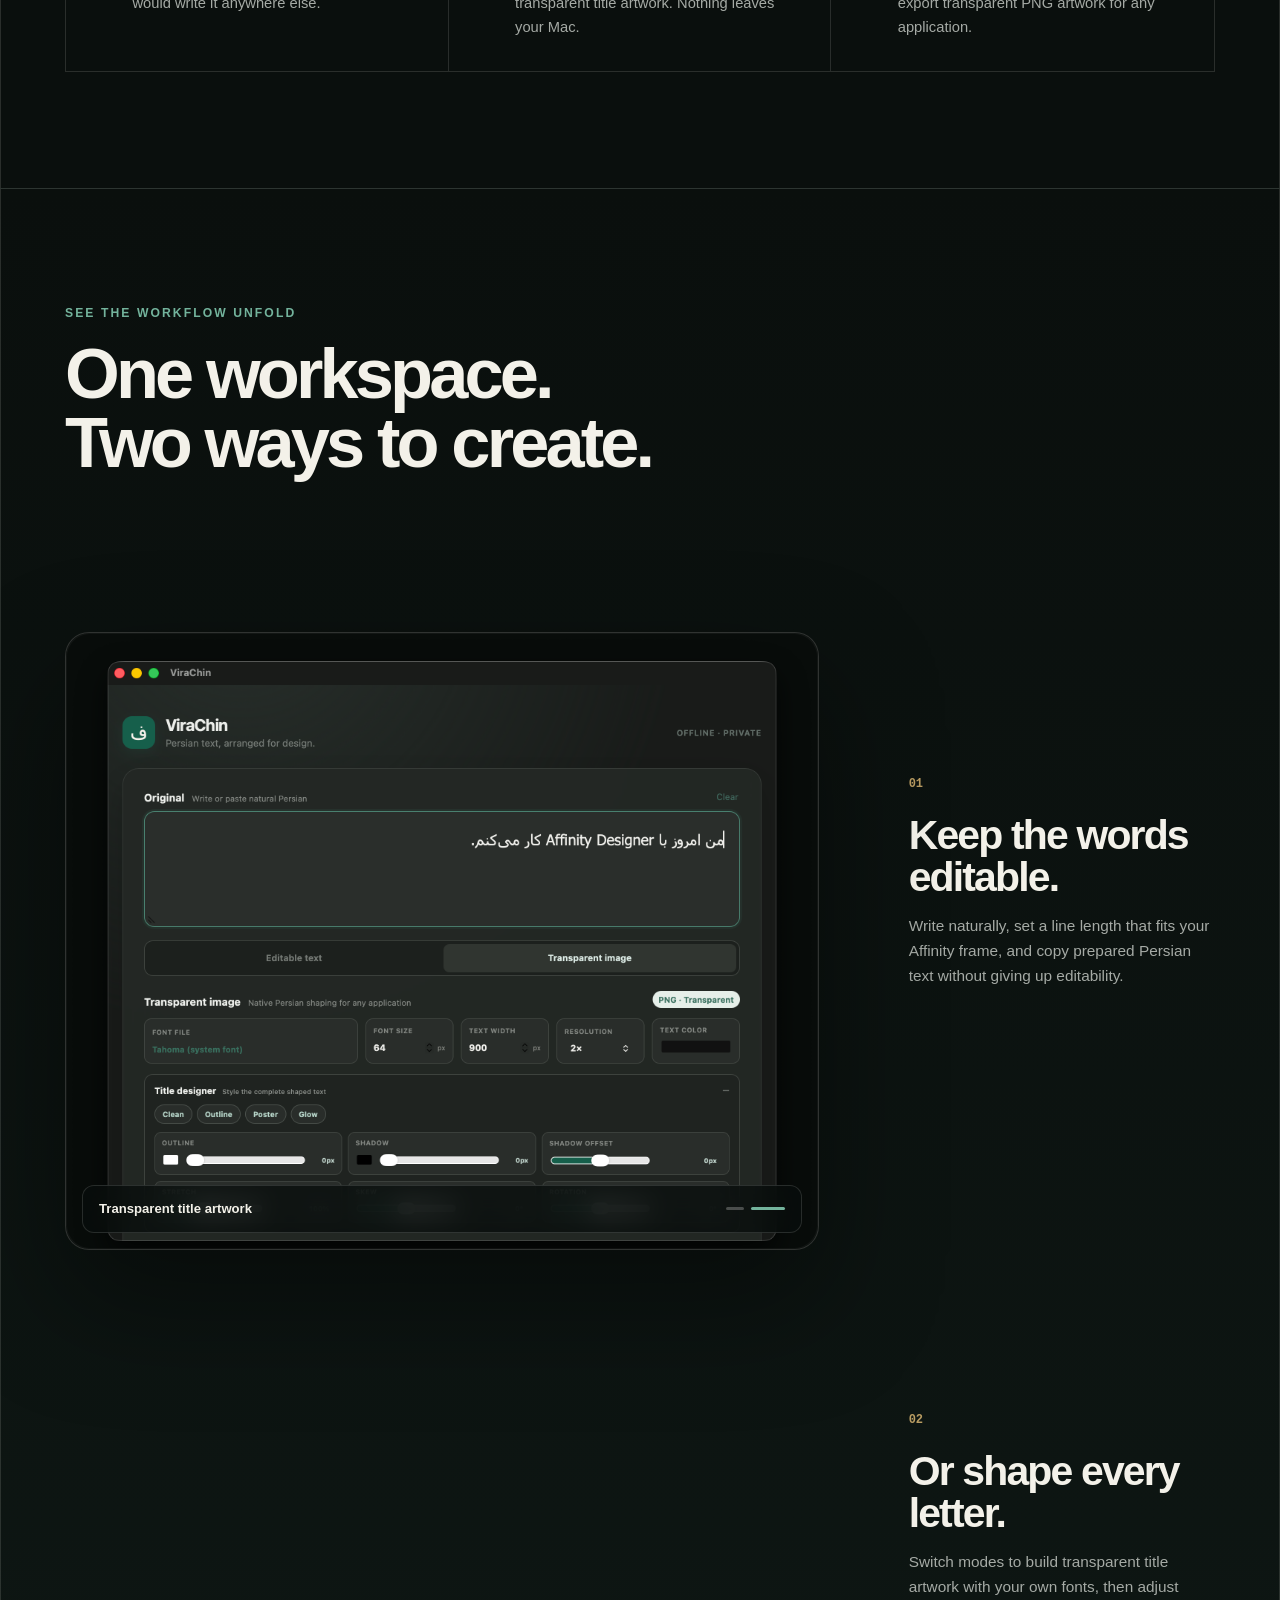
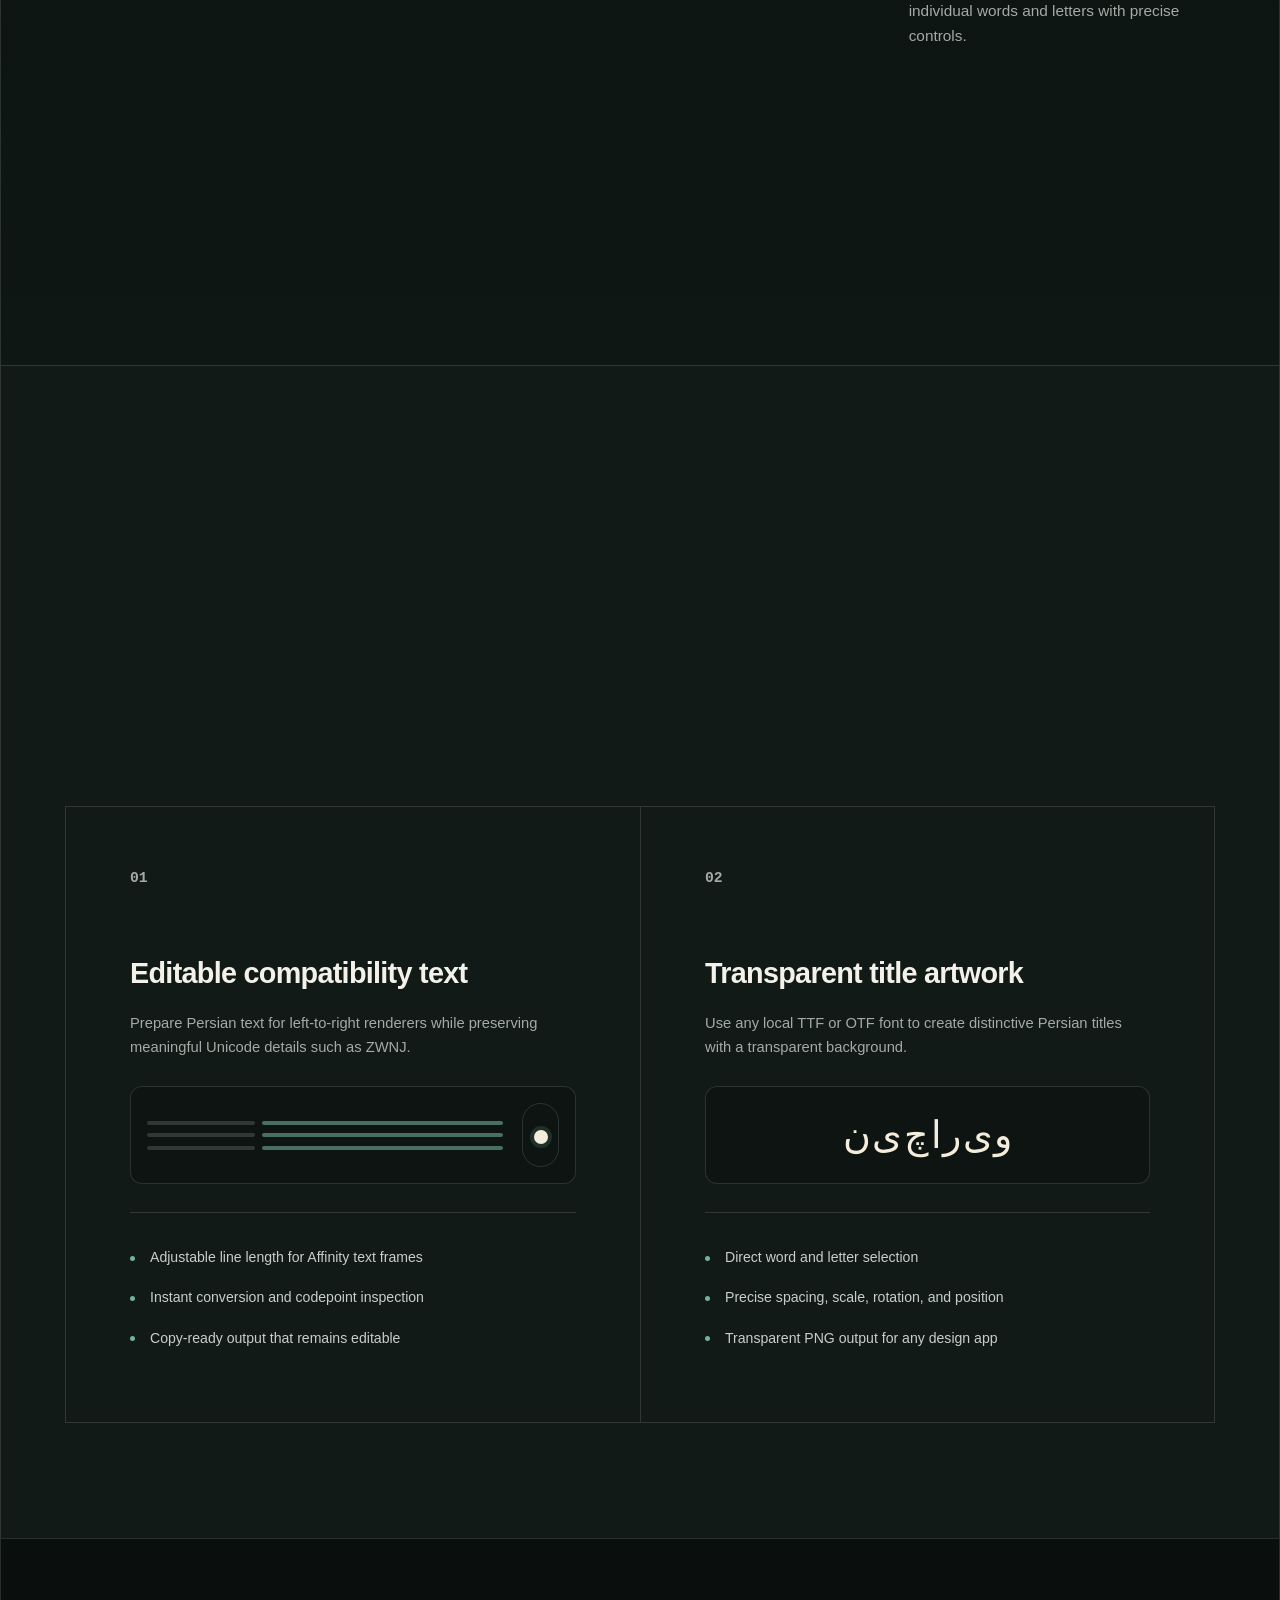
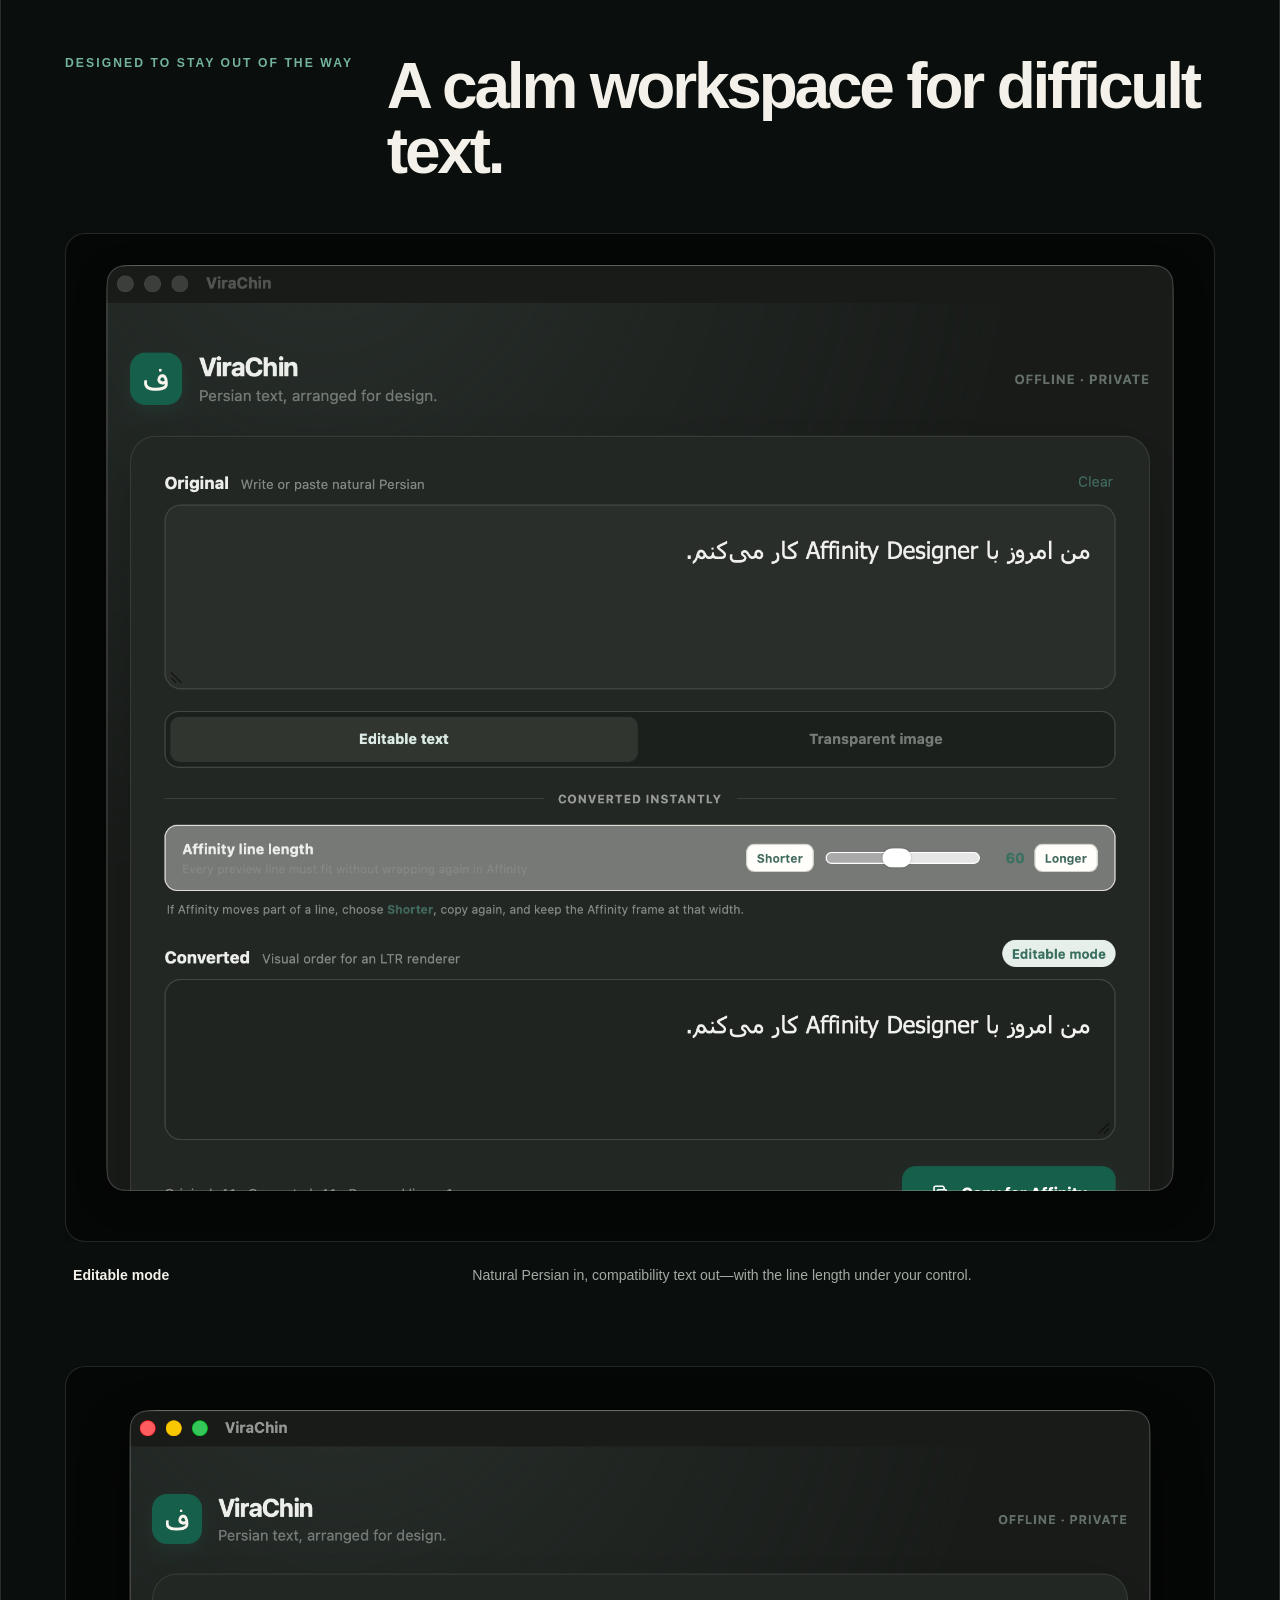
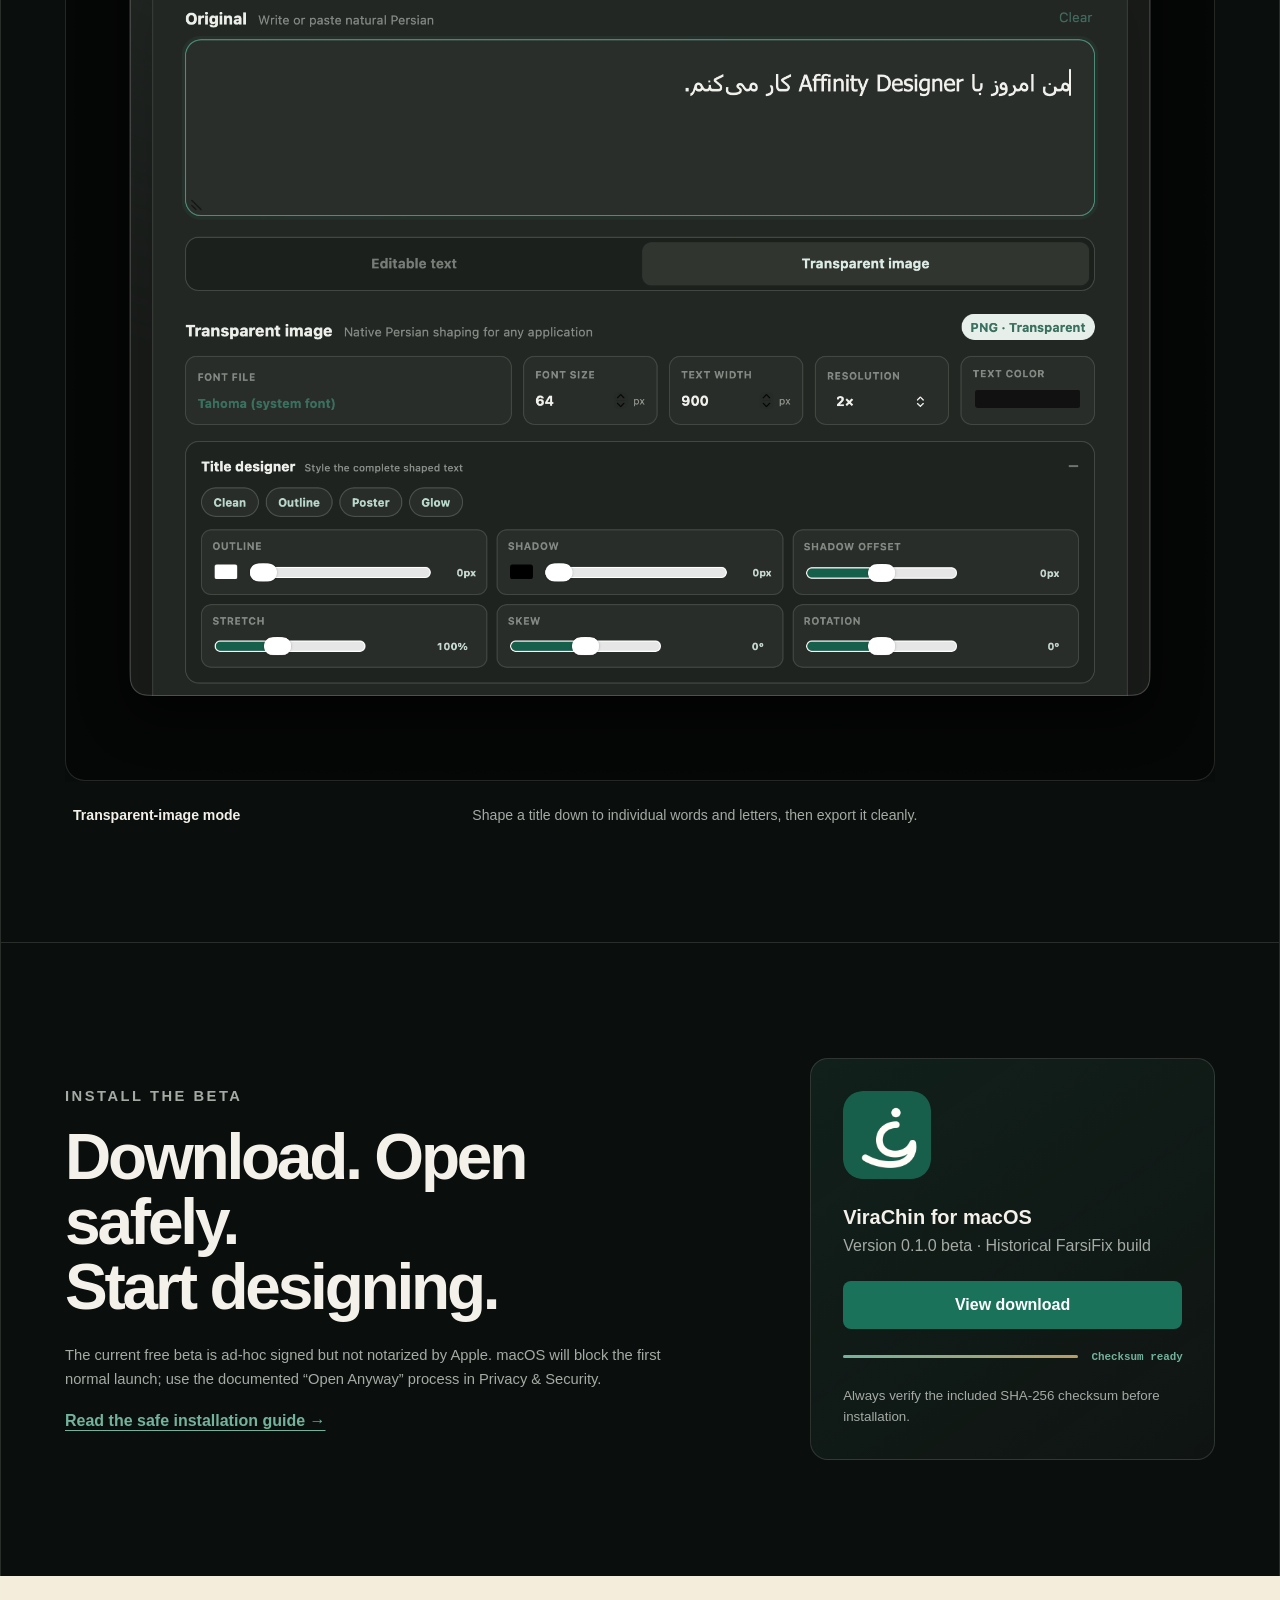
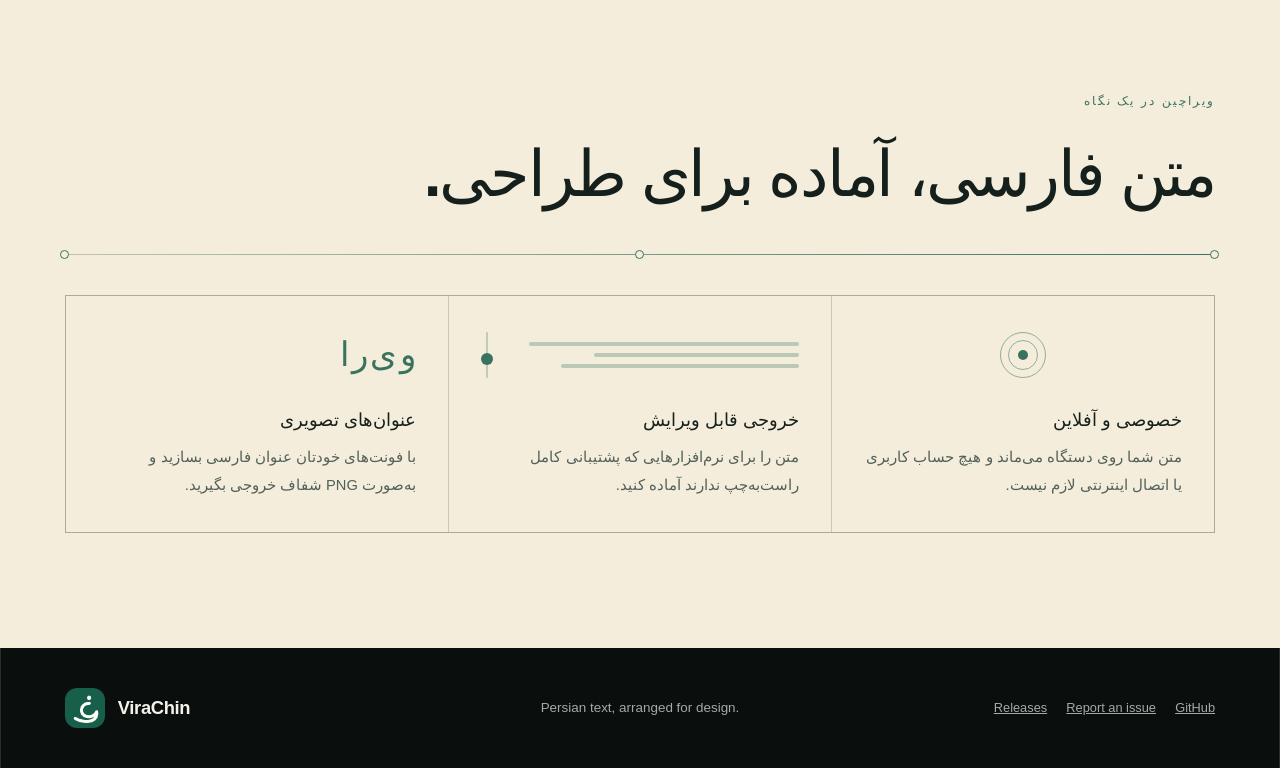
==== commit e7eddfcb: "fix: prevent Persian heading clipping" ====
--- a/site/index.html
+++ b/site/index.html
@@ -11,8 +11,8 @@
     <meta property="og:type" content="website" />
     <title>ViraChin — Persian text, arranged for design</title>
     <link rel="icon" type="image/png" href="assets/virachin-icon.png" />
-    <link rel="stylesheet" href="styles.css?v=20260820-6" />
-    <script src="site.js?v=20260820-6" defer></script>
+    <link rel="stylesheet" href="styles.css?v=20260820-7" />
+    <script src="site.js?v=20260820-7" defer></script>
   </head>
   <body>
     <a class="skip-link" href="#main">Skip to content</a>
--- a/site/styles.css
+++ b/site/styles.css
@@ -180,7 +180,12 @@
 
 .persian-summary { background: var(--cream); color: #15201c; font-family: Tahoma, "Geeza Pro", sans-serif; }
 .persian-summary .eyebrow { color: #39735f; }
-.persian-summary h2 { margin-bottom: 2rem; }
+.persian-summary h2 {
+  margin-bottom: 1.7rem;
+  padding-block: .12em .22em;
+  line-height: 1.22;
+  letter-spacing: -.035em;
+}
 .persian-signal { position: relative; height: 1px; margin: 0 0 2.5rem; background: rgba(19,38,31,.15); }
 .persian-signal > i { position: absolute; inset: 0; background: linear-gradient(270deg, #39735f, rgba(57,115,95,.12)); transform-origin: right; }
 .persian-signal > b { position: absolute; top: -4px; width: 9px; height: 9px; margin-right: -4px; border: 1px solid #39735f; border-radius: 50%; background: var(--cream); }
@@ -241,7 +246,7 @@
 .motion-ready .sequence-ready.install .safe-progress em { opacity: 0; }
 .motion-ready .sequence-ready.install.is-animated .safe-progress > span i { animation: safe-fill .85s .28s ease-out forwards; }
 .motion-ready .sequence-ready.install.is-animated .safe-progress em { animation: safe-label .35s 1s ease-out forwards; }
-.motion-ready .sequence-ready.persian-summary h2 { clip-path: inset(0 0 0 100%); }
+.motion-ready .sequence-ready.persian-summary h2 { clip-path: inset(-.25em 0 -.3em 100%); }
 .motion-ready .sequence-ready.persian-summary .persian-signal > i { transform: scaleX(0); }
 .motion-ready .sequence-ready.persian-summary .persian-grid article { opacity: .22; transform: translateY(8px); }
 .motion-ready .sequence-ready.persian-summary .privacy-visual > *, .motion-ready .sequence-ready.persian-summary .letters-visual i { opacity: 0; transform: scale(.55); }
@@ -270,7 +275,7 @@
 @keyframes screen-uncover { to { clip-path: inset(0); filter: saturate(1) brightness(1); } }
 @keyframes safe-fill { to { transform: scaleX(1); } }
 @keyframes safe-label { to { opacity: 1; } }
-@keyframes persian-heading { to { clip-path: inset(0); } }
+@keyframes persian-heading { to { clip-path: inset(-.25em 0 -.3em 0); } }
 @keyframes persian-flow { to { transform: scaleX(1); } }
 @keyframes persian-card-in { to { opacity: 1; transform: translateY(0); } }
 @keyframes persian-ring { to { opacity: 1; transform: scale(1); } }
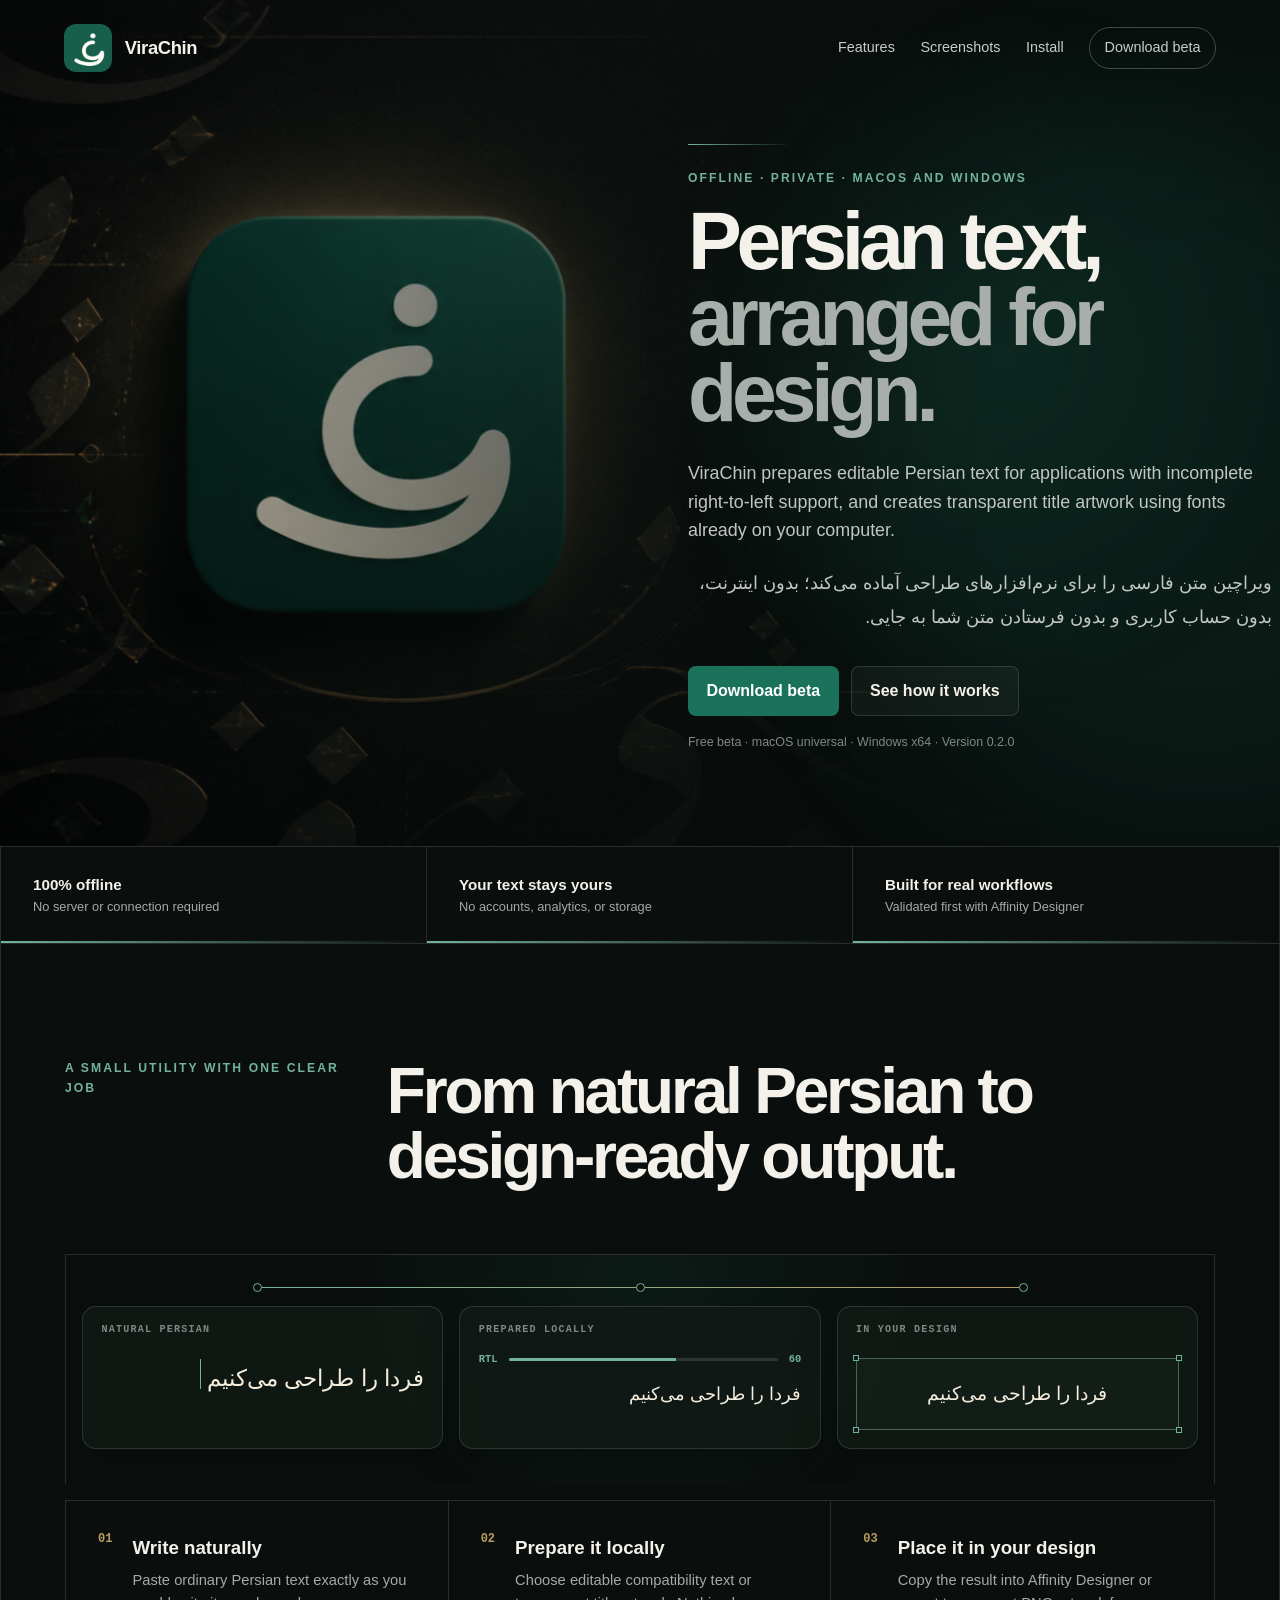
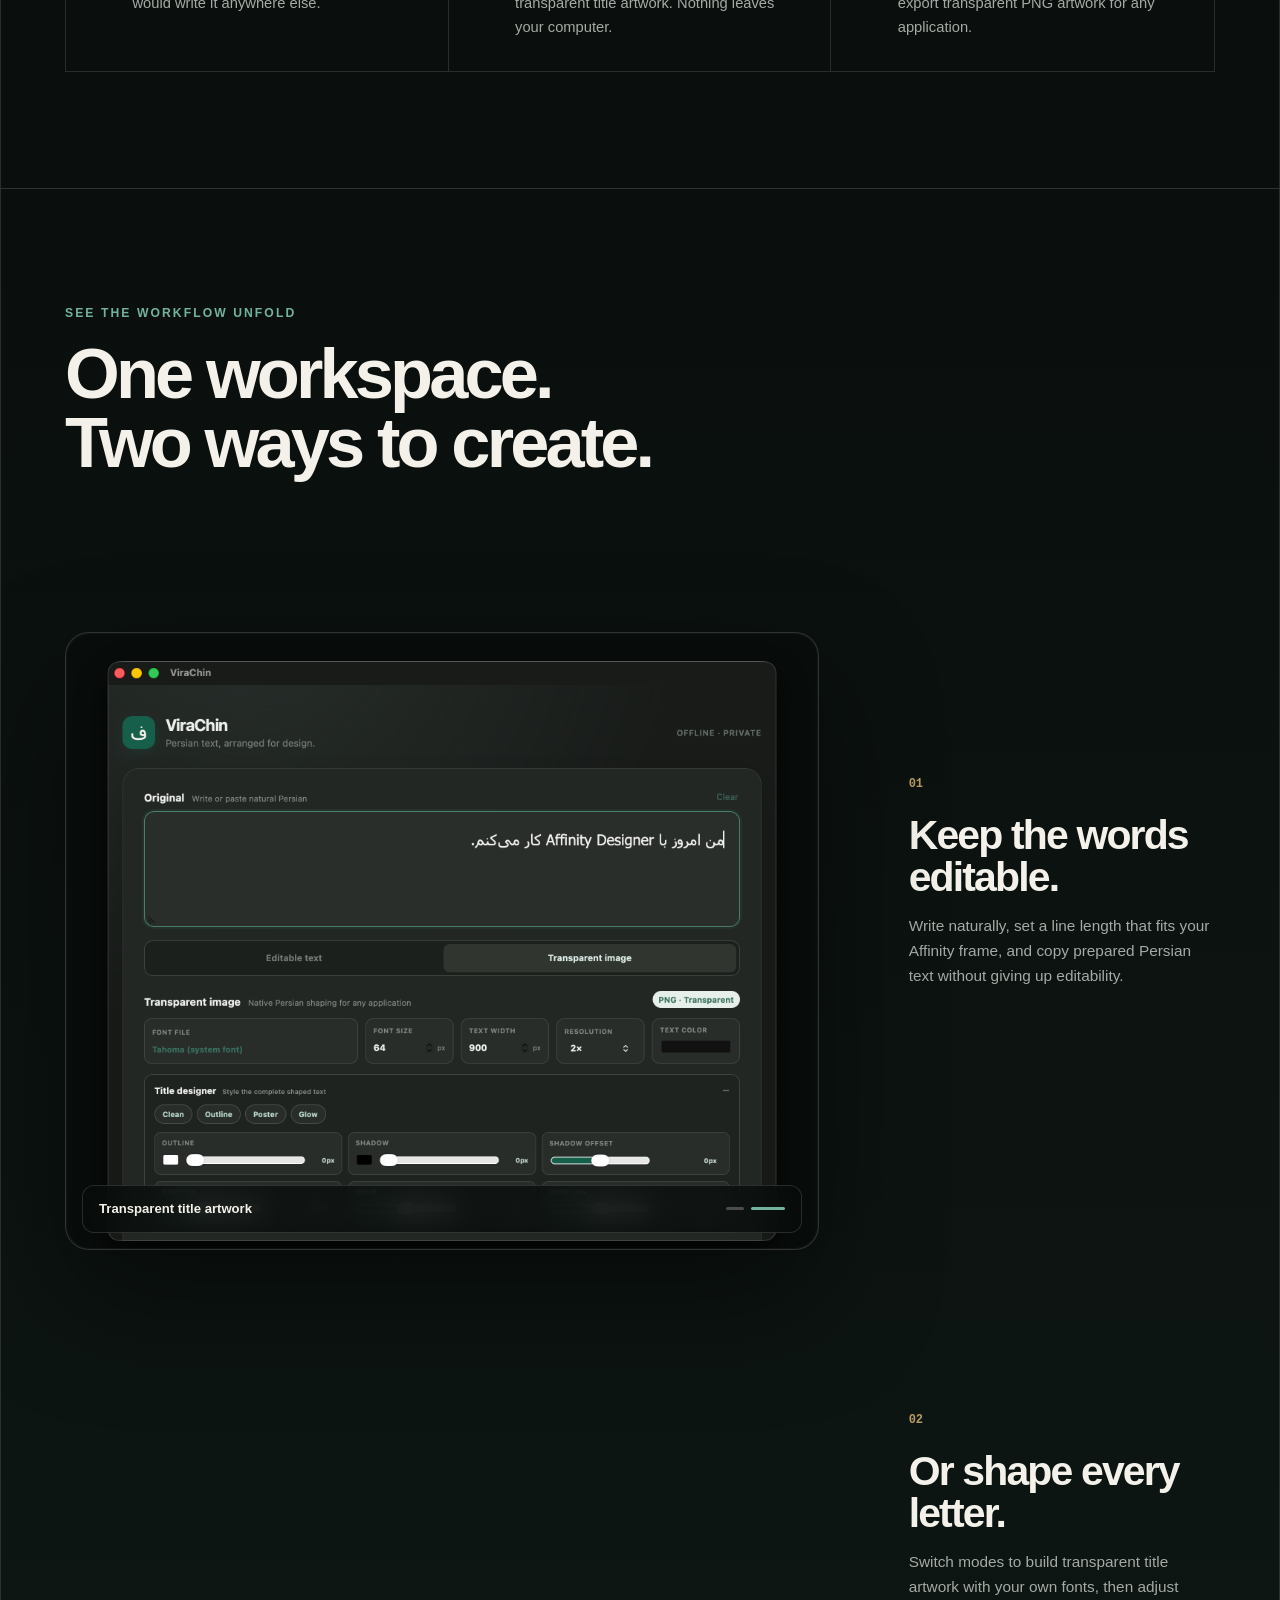
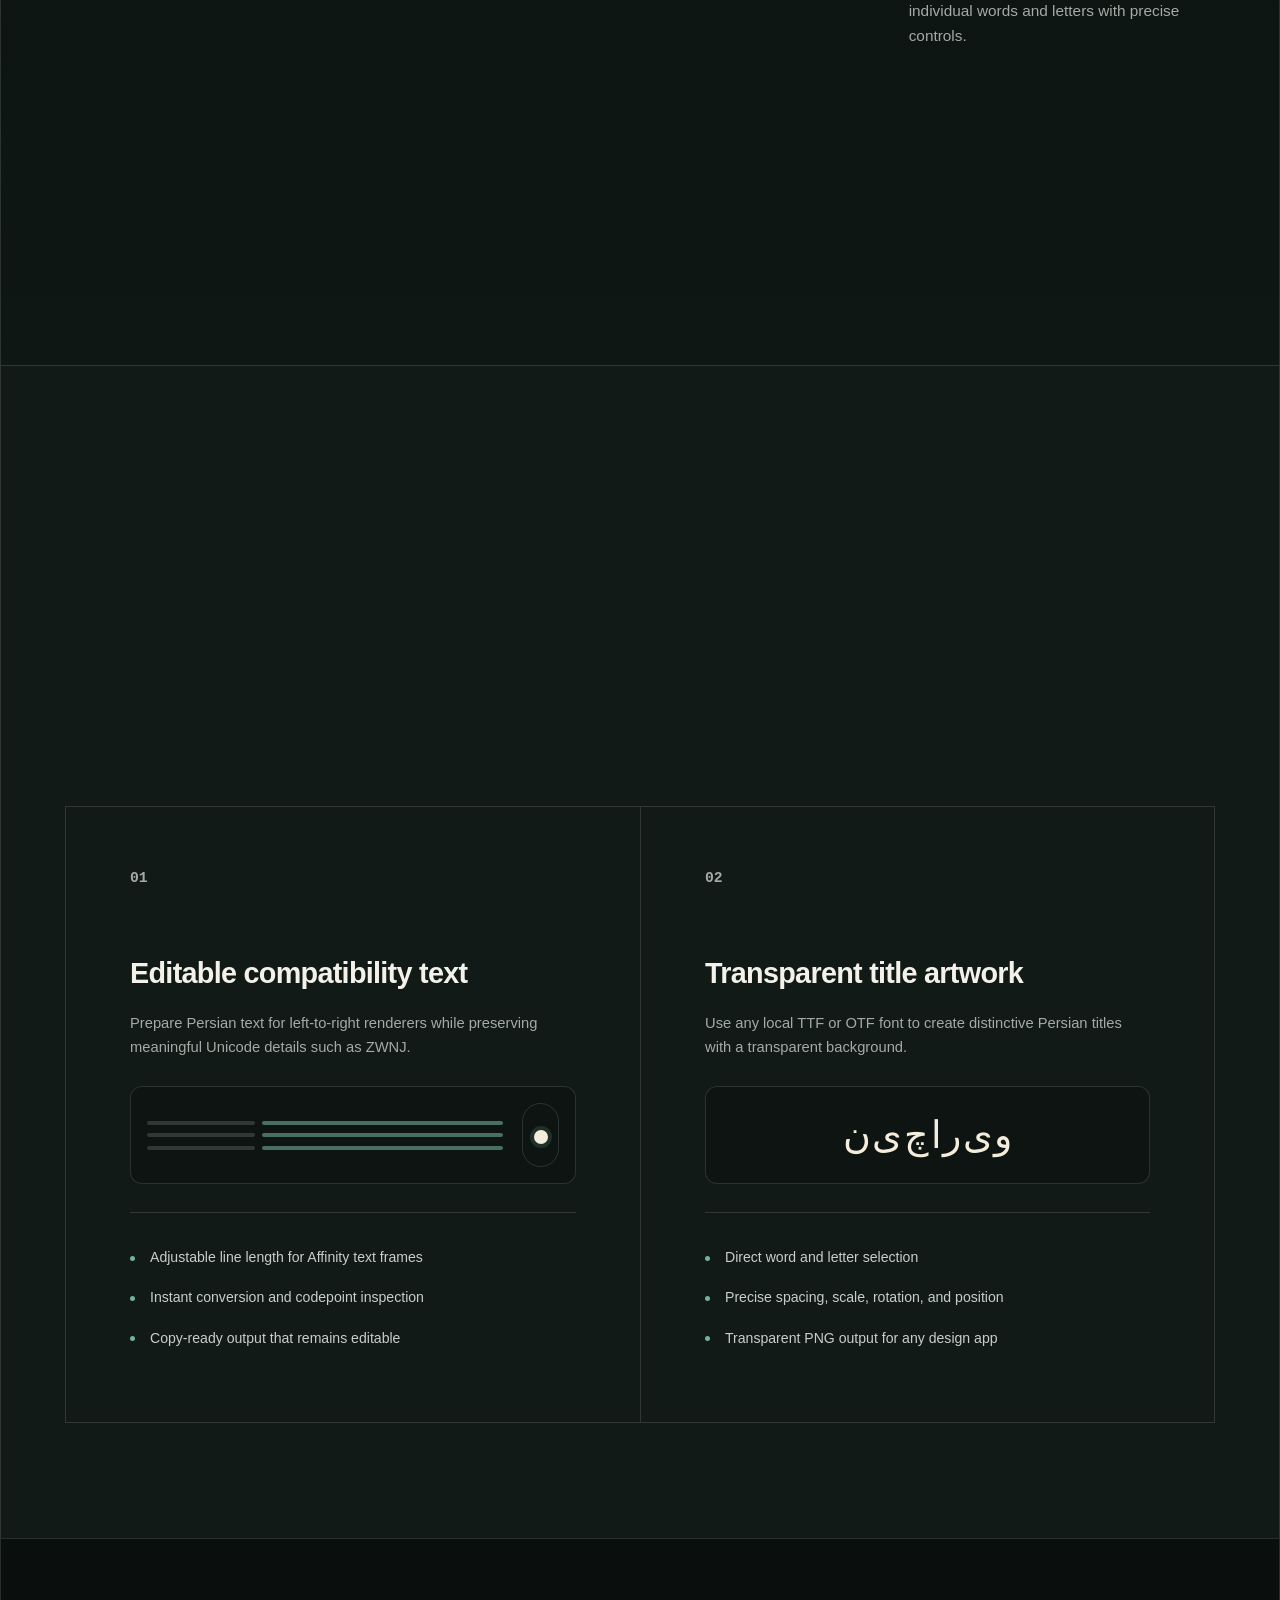
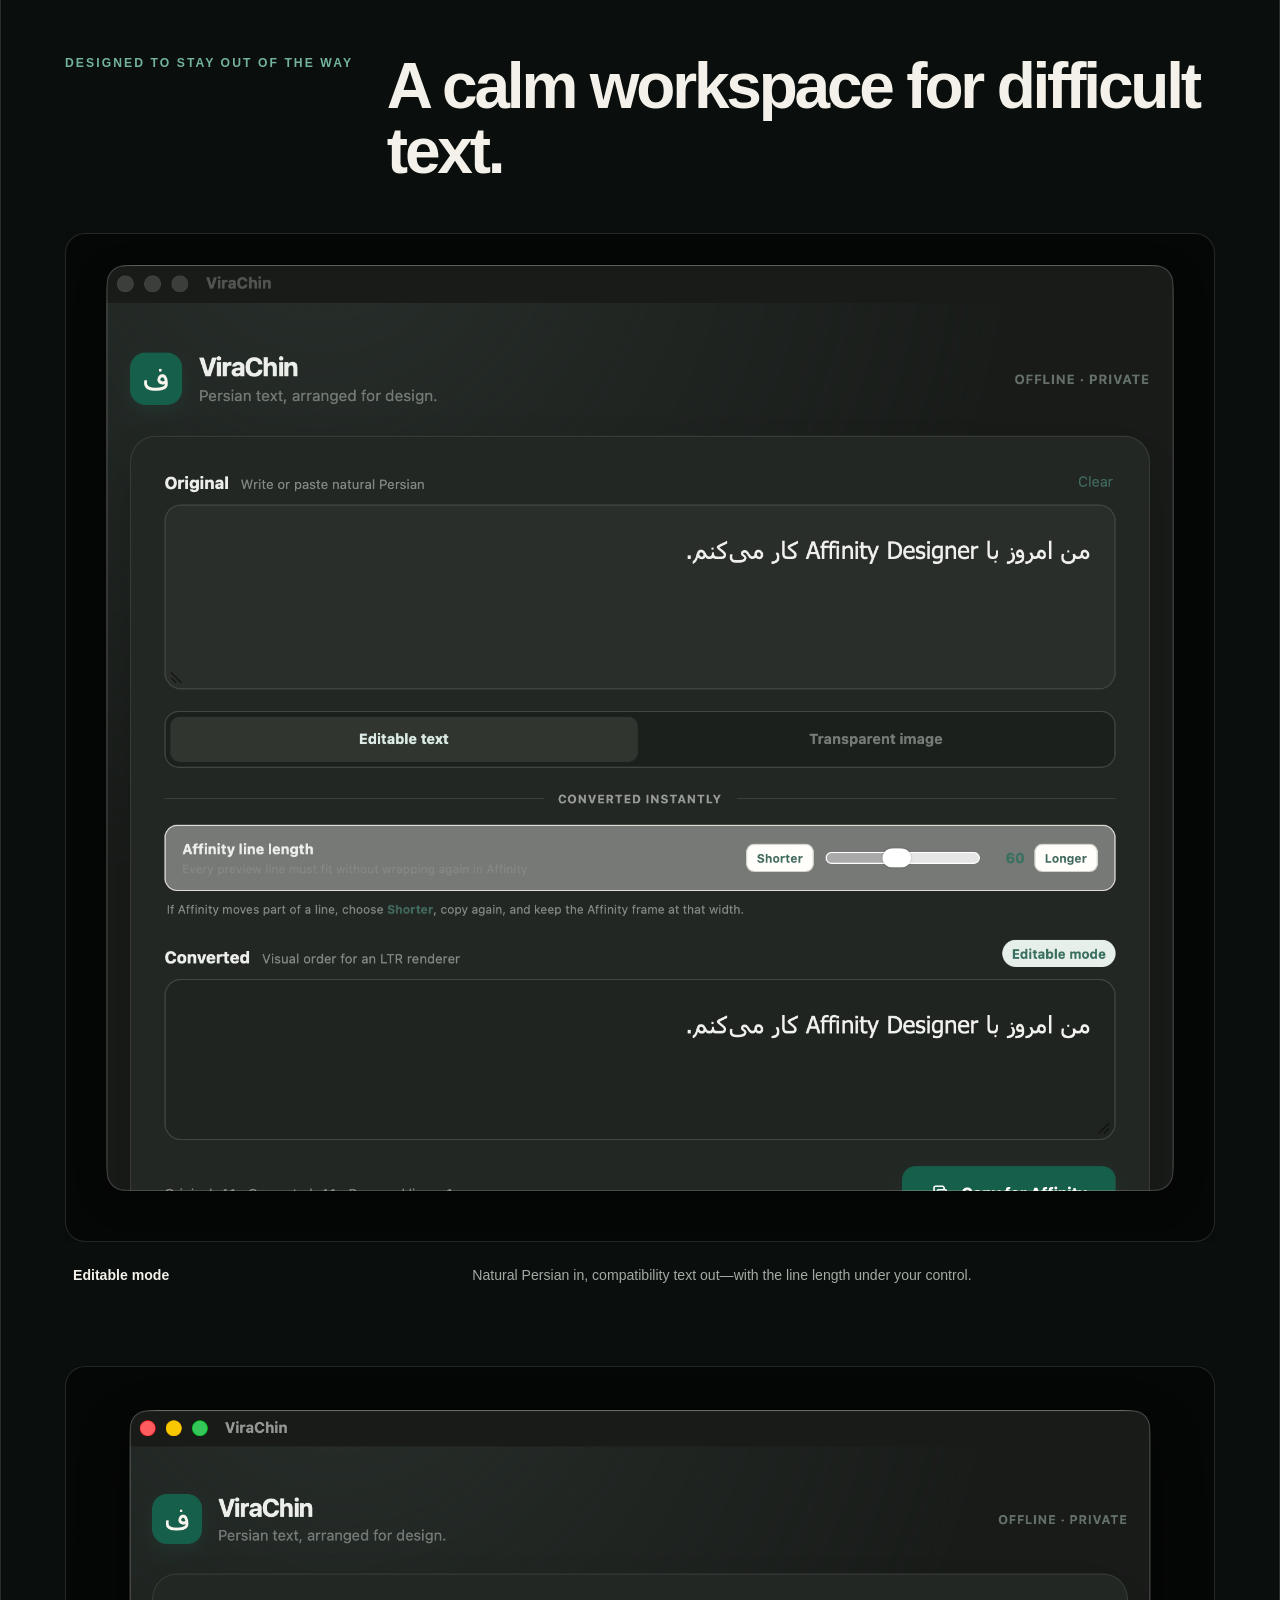
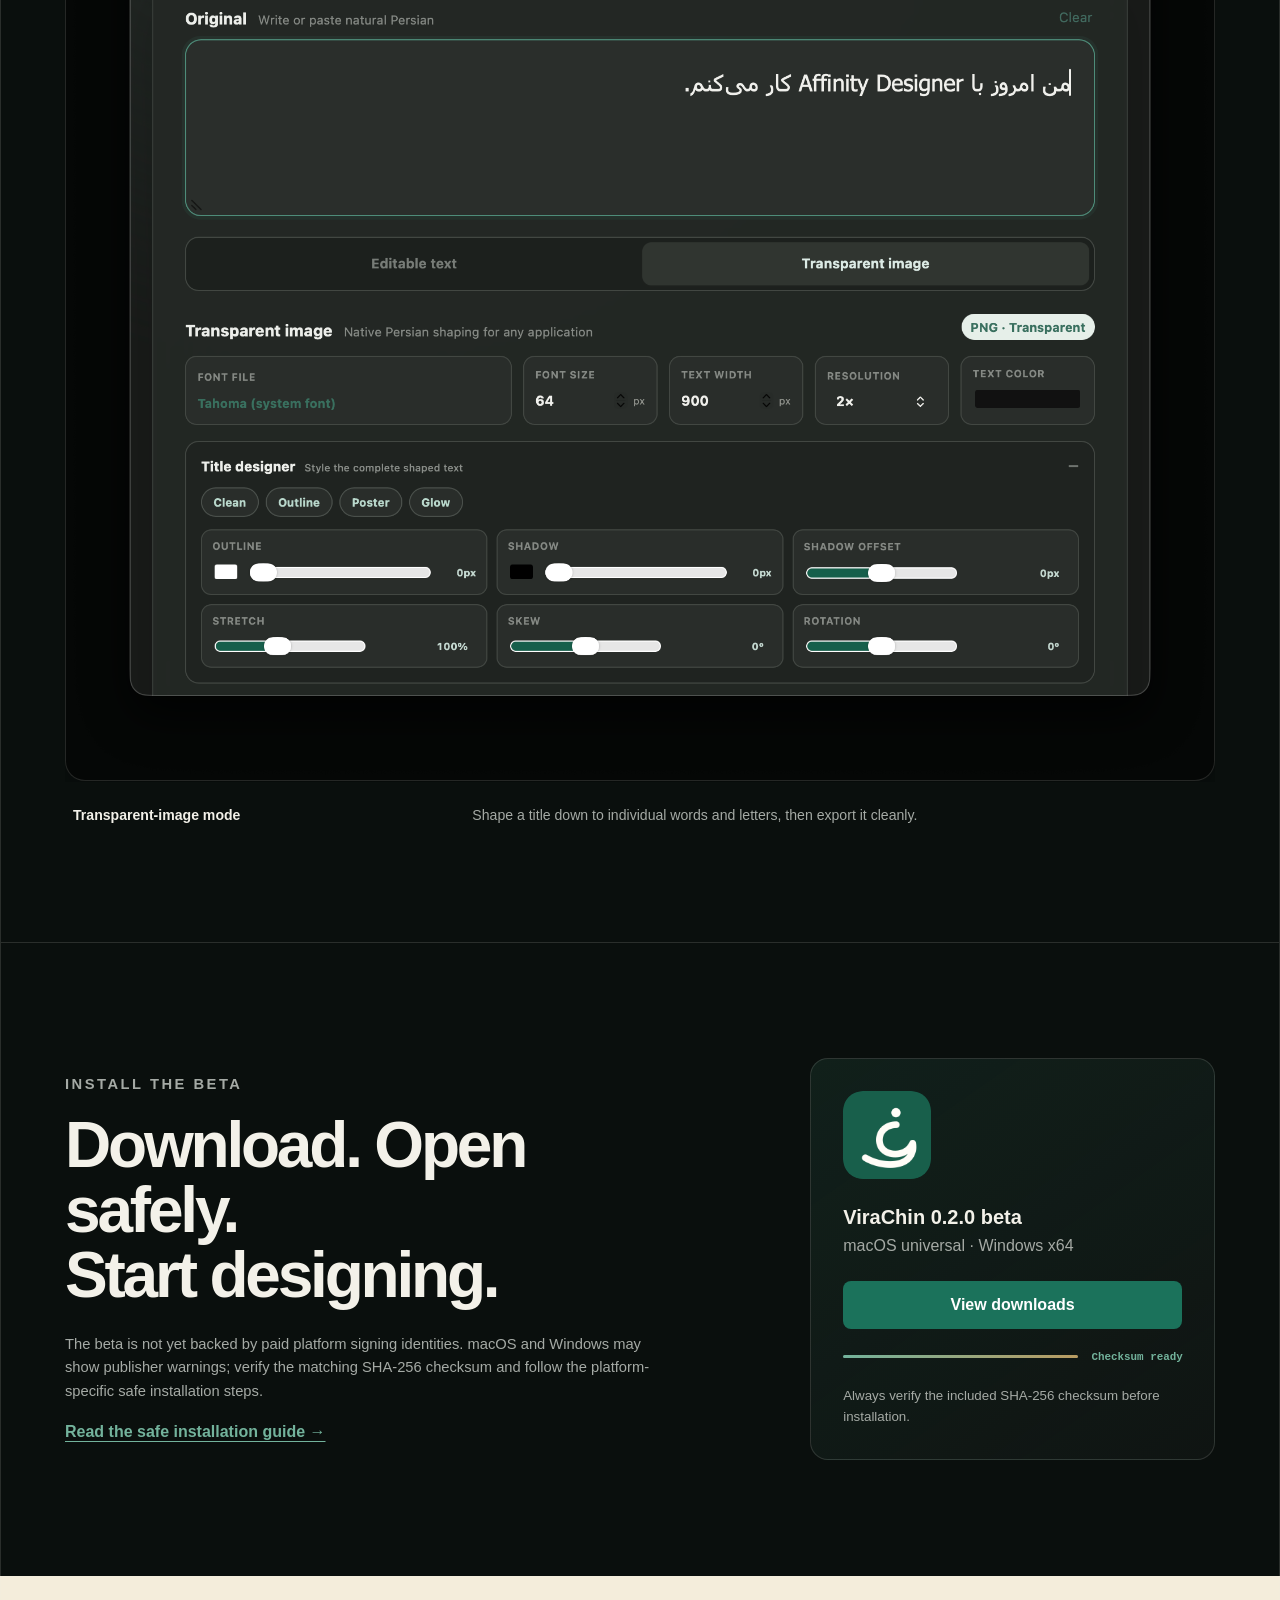
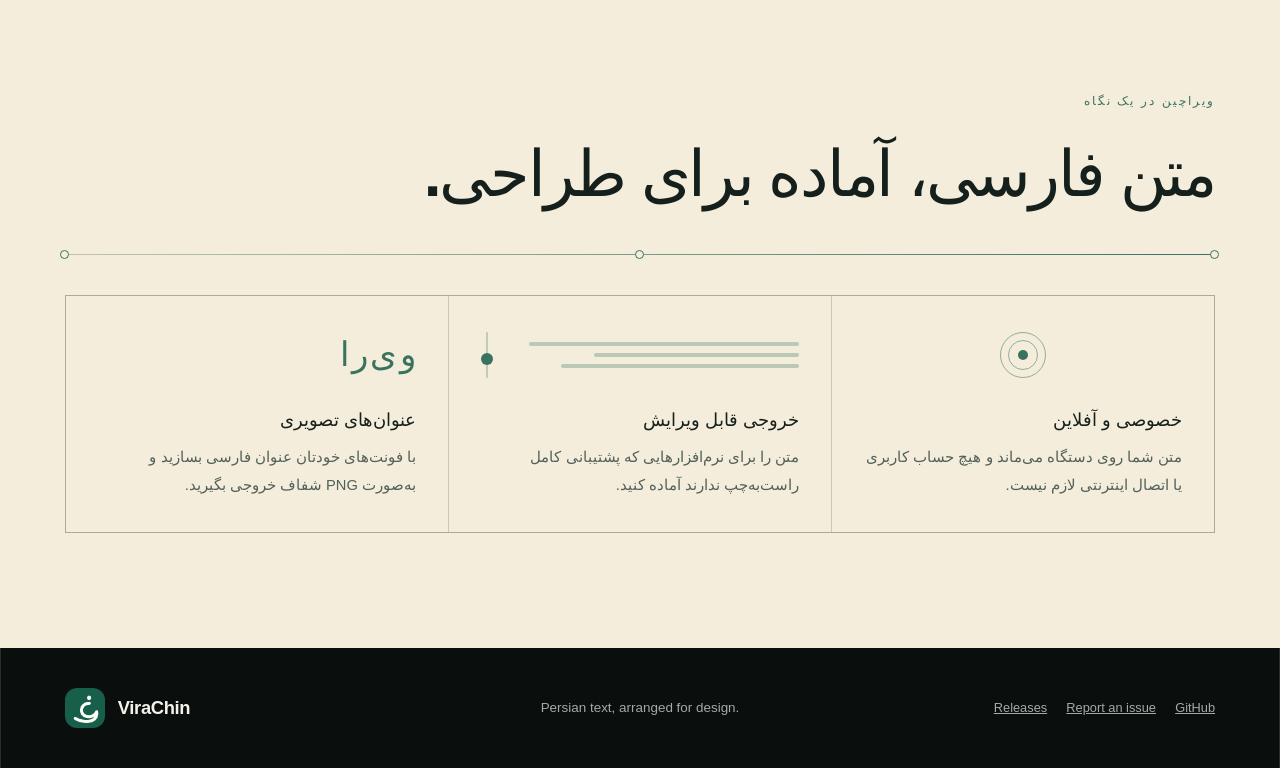
==== commit 9549cfc7: "docs: add Windows beta downloads" ====
--- a/site/index.html
+++ b/site/index.html
@@ -6,13 +6,13 @@
     <meta name="theme-color" content="#0d1714" />
     <meta name="description" content="ViraChin prepares Persian text and transparent title artwork for design applications—privately and entirely offline." />
     <meta property="og:title" content="ViraChin — Persian text, arranged for design" />
-    <meta property="og:description" content="Editable Persian compatibility text and transparent title artwork for macOS." />
+    <meta property="og:description" content="Editable Persian compatibility text and transparent title artwork for macOS and Windows." />
     <meta property="og:image" content="assets/virachin-social-preview.png" />
     <meta property="og:type" content="website" />
     <title>ViraChin — Persian text, arranged for design</title>
     <link rel="icon" type="image/png" href="assets/virachin-icon.png" />
-    <link rel="stylesheet" href="styles.css?v=20260820-7" />
-    <script src="site.js?v=20260820-7" defer></script>
+    <link rel="stylesheet" href="styles.css?v=20260823-1" />
+    <script src="site.js?v=20260823-1" defer></script>
   </head>
   <body>
     <a class="skip-link" href="#main">Skip to content</a>
@@ -26,7 +26,7 @@
         <a href="#features">Features</a>
         <a href="#screenshots">Screenshots</a>
         <a href="#install">Install</a>
-        <a class="nav-download" href="https://github.com/hanifb1360/ViraChin-Releases/releases/tag/v0.1.0-beta">Download beta</a>
+        <a class="nav-download" href="https://github.com/hanifb1360/ViraChin-Releases/releases/tag/v0.2.0-beta">Download beta</a>
       </nav>
     </header>
 
@@ -35,15 +35,15 @@
         <div class="hero-art" aria-hidden="true"></div>
         <div class="hero-glow" aria-hidden="true"></div>
         <div class="hero-copy">
-          <p class="eyebrow">Offline · Private · Made for macOS</p>
+          <p class="eyebrow">Offline · Private · macOS and Windows</p>
           <h1>Persian text,<br /><span>arranged for design.</span></h1>
-          <p class="lede">ViraChin prepares editable Persian text for applications with incomplete right-to-left support, and creates transparent title artwork using fonts already on your Mac.</p>
+          <p class="lede">ViraChin prepares editable Persian text for applications with incomplete right-to-left support, and creates transparent title artwork using fonts already on your computer.</p>
           <p class="lede persian" lang="fa" dir="rtl">ویراچین متن فارسی را برای نرم‌افزارهای طراحی آماده می‌کند؛ بدون اینترنت، بدون حساب کاربری و بدون فرستادن متن شما به جایی.</p>
           <div class="hero-actions">
-            <a class="button primary" href="https://github.com/hanifb1360/ViraChin-Releases/releases/tag/v0.1.0-beta">Download macOS beta</a>
+            <a class="button primary" href="https://github.com/hanifb1360/ViraChin-Releases/releases/tag/v0.2.0-beta">Download beta</a>
             <a class="button secondary" href="#how-it-works">See how it works</a>
           </div>
-          <p class="release-note">Free beta · Apple silicon and Intel · The current 0.1.0 download carries the former FarsiFix name.</p>
+          <p class="release-note">Free beta · macOS universal · Windows x64 · Version 0.2.0</p>
         </div>
       </section>
 
@@ -79,7 +79,7 @@
         </div>
         <ol class="steps">
           <li><span>01</span><div><h3>Write naturally</h3><p>Paste ordinary Persian text exactly as you would write it anywhere else.</p></div></li>
-          <li><span>02</span><div><h3>Prepare it locally</h3><p>Choose editable compatibility text or transparent title artwork. Nothing leaves your Mac.</p></div></li>
+          <li><span>02</span><div><h3>Prepare it locally</h3><p>Choose editable compatibility text or transparent title artwork. Nothing leaves your computer.</p></div></li>
           <li><span>03</span><div><h3>Place it in your design</h3><p>Copy the result into Affinity Designer or export transparent PNG artwork for any application.</p></div></li>
         </ol>
       </section>
@@ -173,13 +173,13 @@
         <div>
           <p class="eyebrow">Install the beta</p>
           <h2>Download. Open safely.<br />Start designing.</h2>
-          <p>The current free beta is ad-hoc signed but not notarized by Apple. macOS will block the first normal launch; use the documented “Open Anyway” process in Privacy &amp; Security.</p>
-          <a class="text-link" href="https://github.com/hanifb1360/ViraChin-Releases#install-and-open-it">Read the safe installation guide →</a>
+          <p>The beta is not yet backed by paid platform signing identities. macOS and Windows may show publisher warnings; verify the matching SHA-256 checksum and follow the platform-specific safe installation steps.</p>
+          <a class="text-link" href="https://github.com/hanifb1360/ViraChin-Releases#safe-installation">Read the safe installation guide →</a>
         </div>
         <div class="download-card">
           <img src="assets/virachin-icon.png" width="88" height="88" alt="ViraChin app icon" />
-          <div><strong>ViraChin for macOS</strong><span>Version 0.1.0 beta · Historical FarsiFix build</span></div>
-          <a class="button primary" href="https://github.com/hanifb1360/ViraChin-Releases/releases/tag/v0.1.0-beta">View download</a>
+          <div><strong>ViraChin 0.2.0 beta</strong><span>macOS universal · Windows x64</span></div>
+          <a class="button primary" href="https://github.com/hanifb1360/ViraChin-Releases/releases/tag/v0.2.0-beta">View downloads</a>
           <div class="safe-progress" aria-hidden="true"><span><i></i></span><em>Checksum ready</em></div>
           <small>Always verify the included SHA-256 checksum before installation.</small>
         </div>
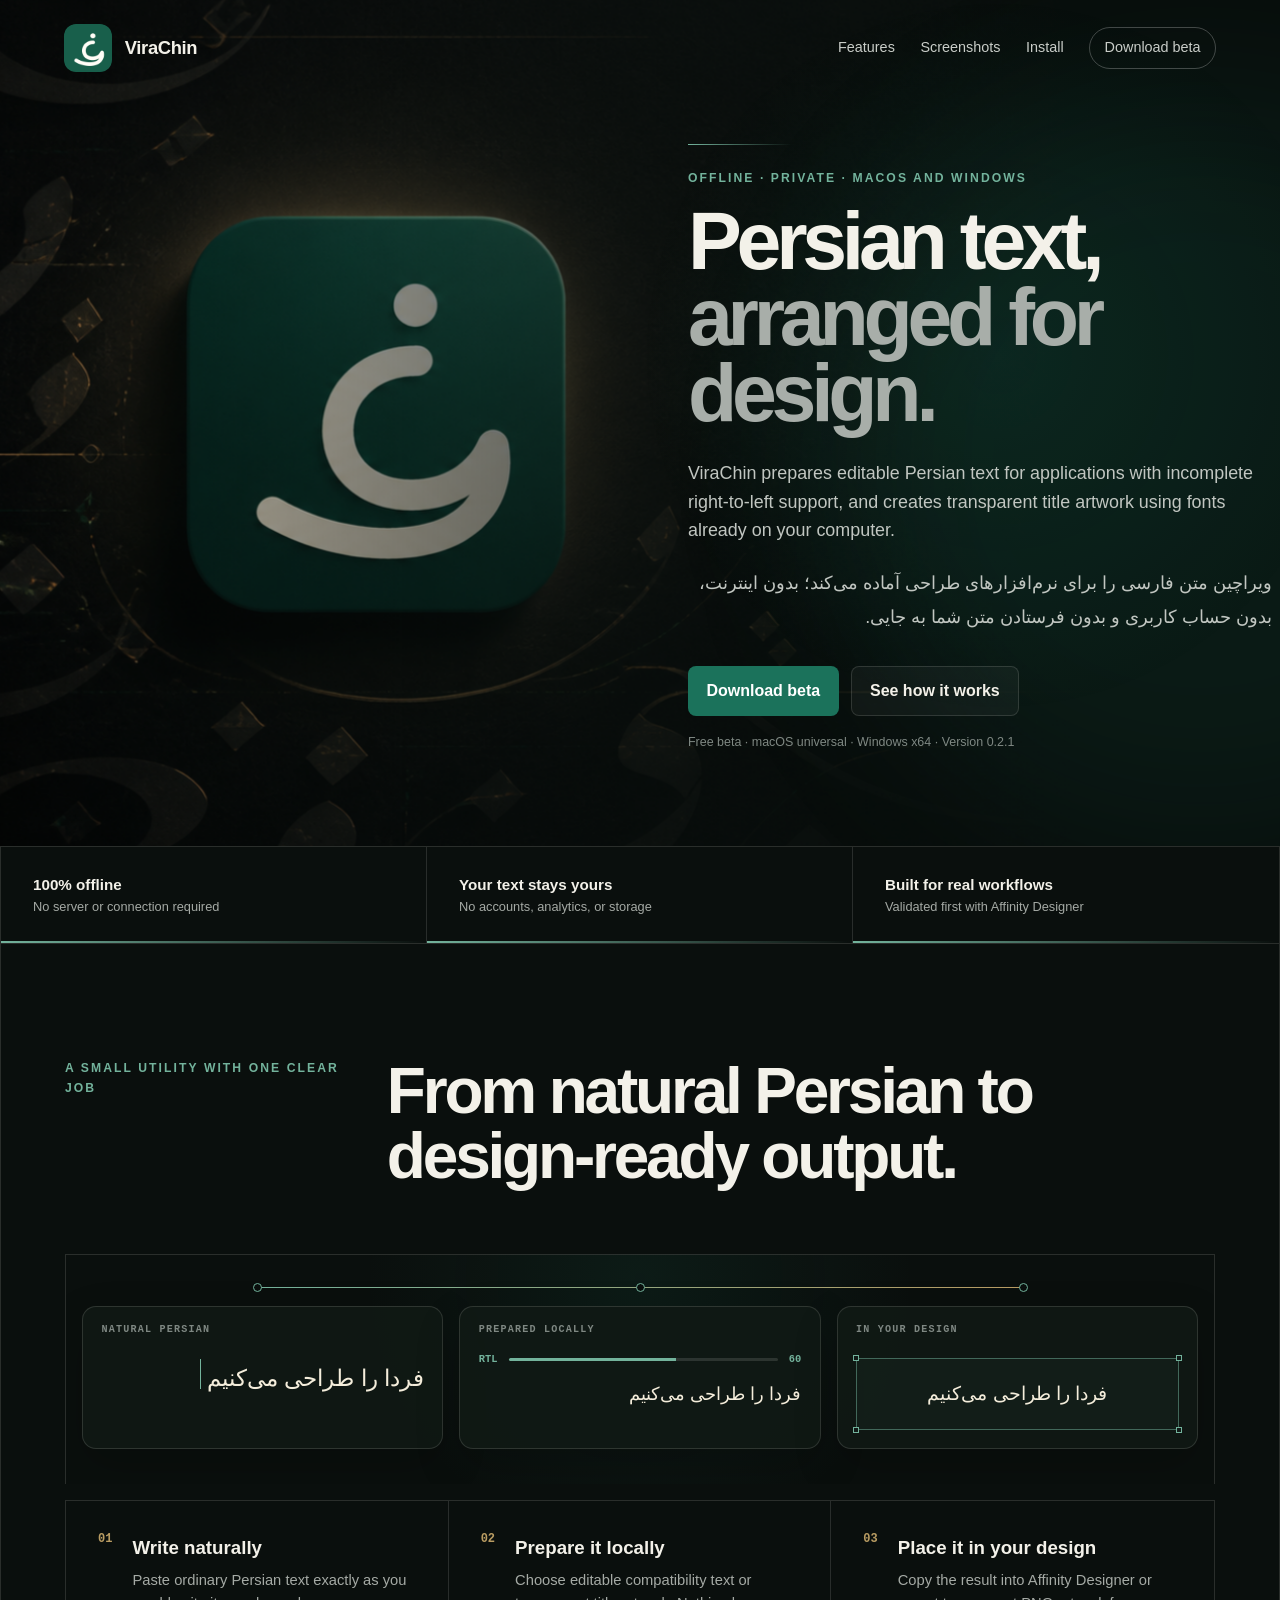
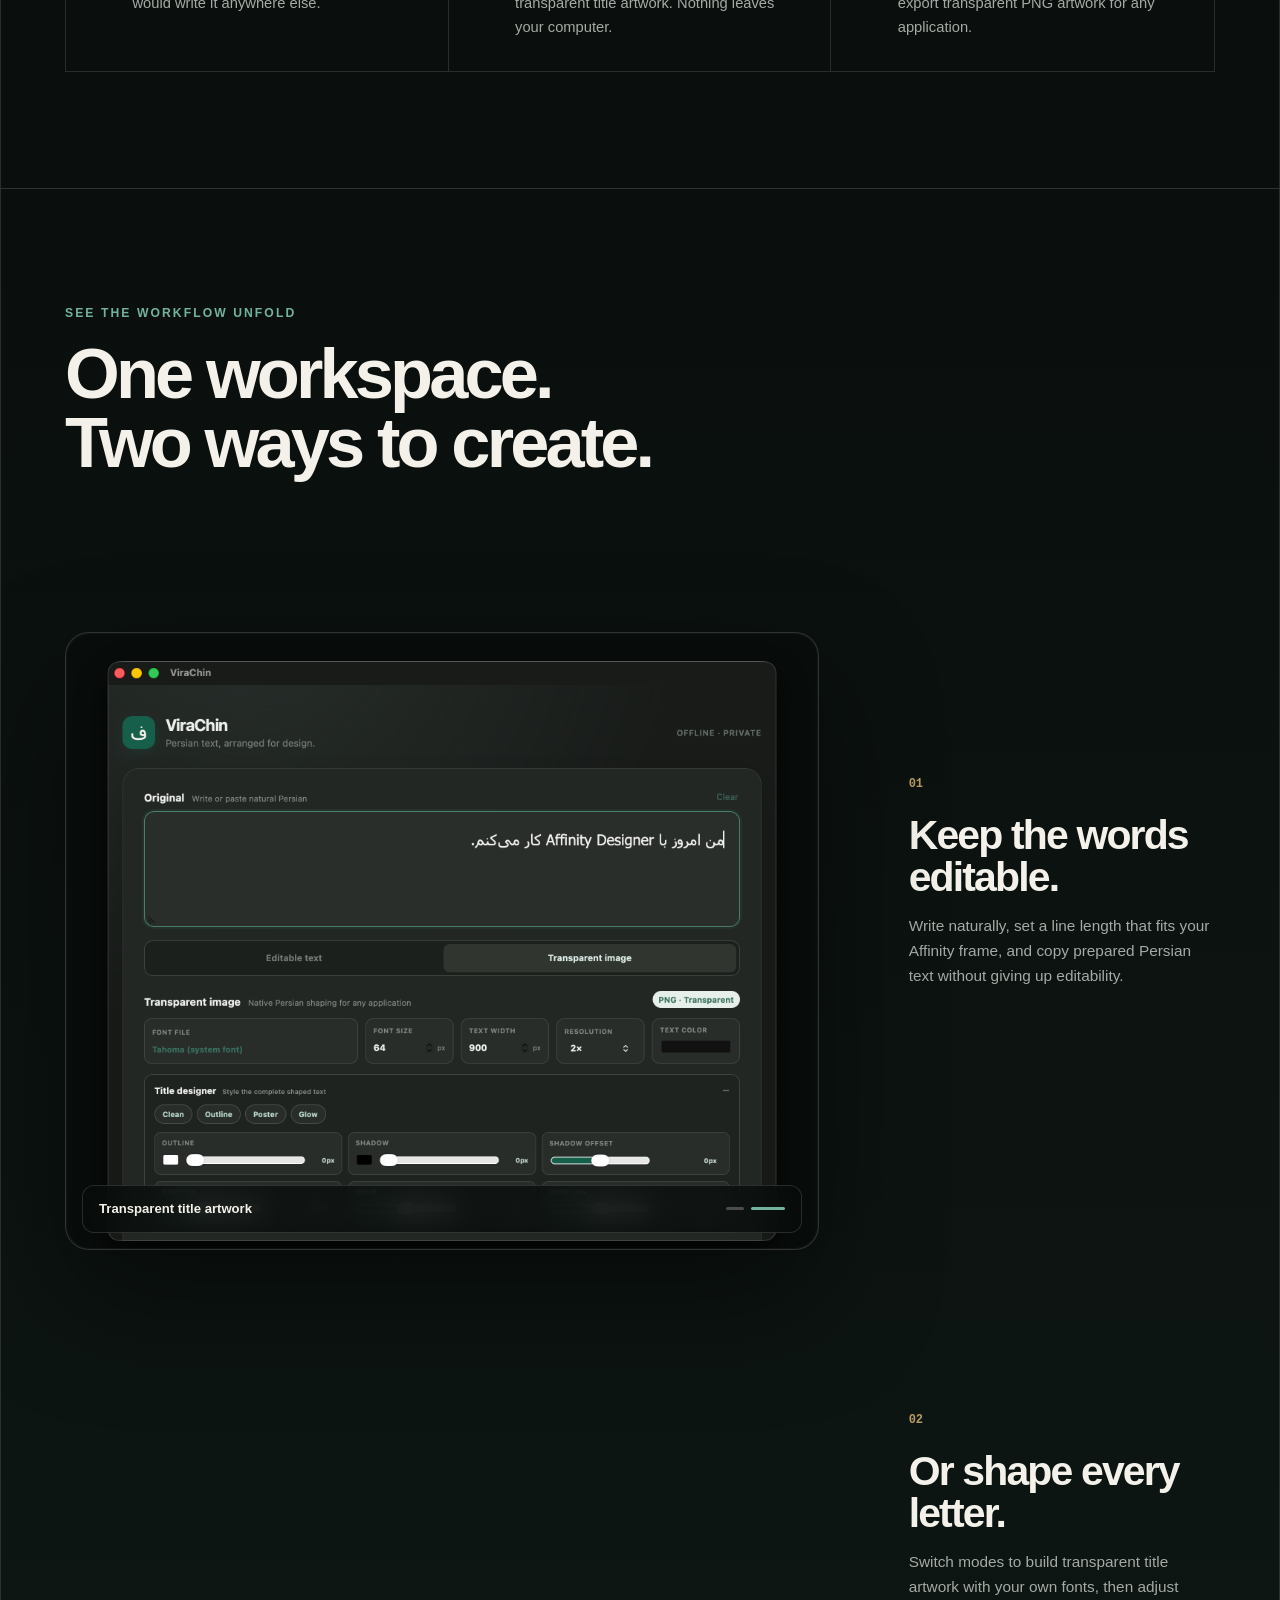
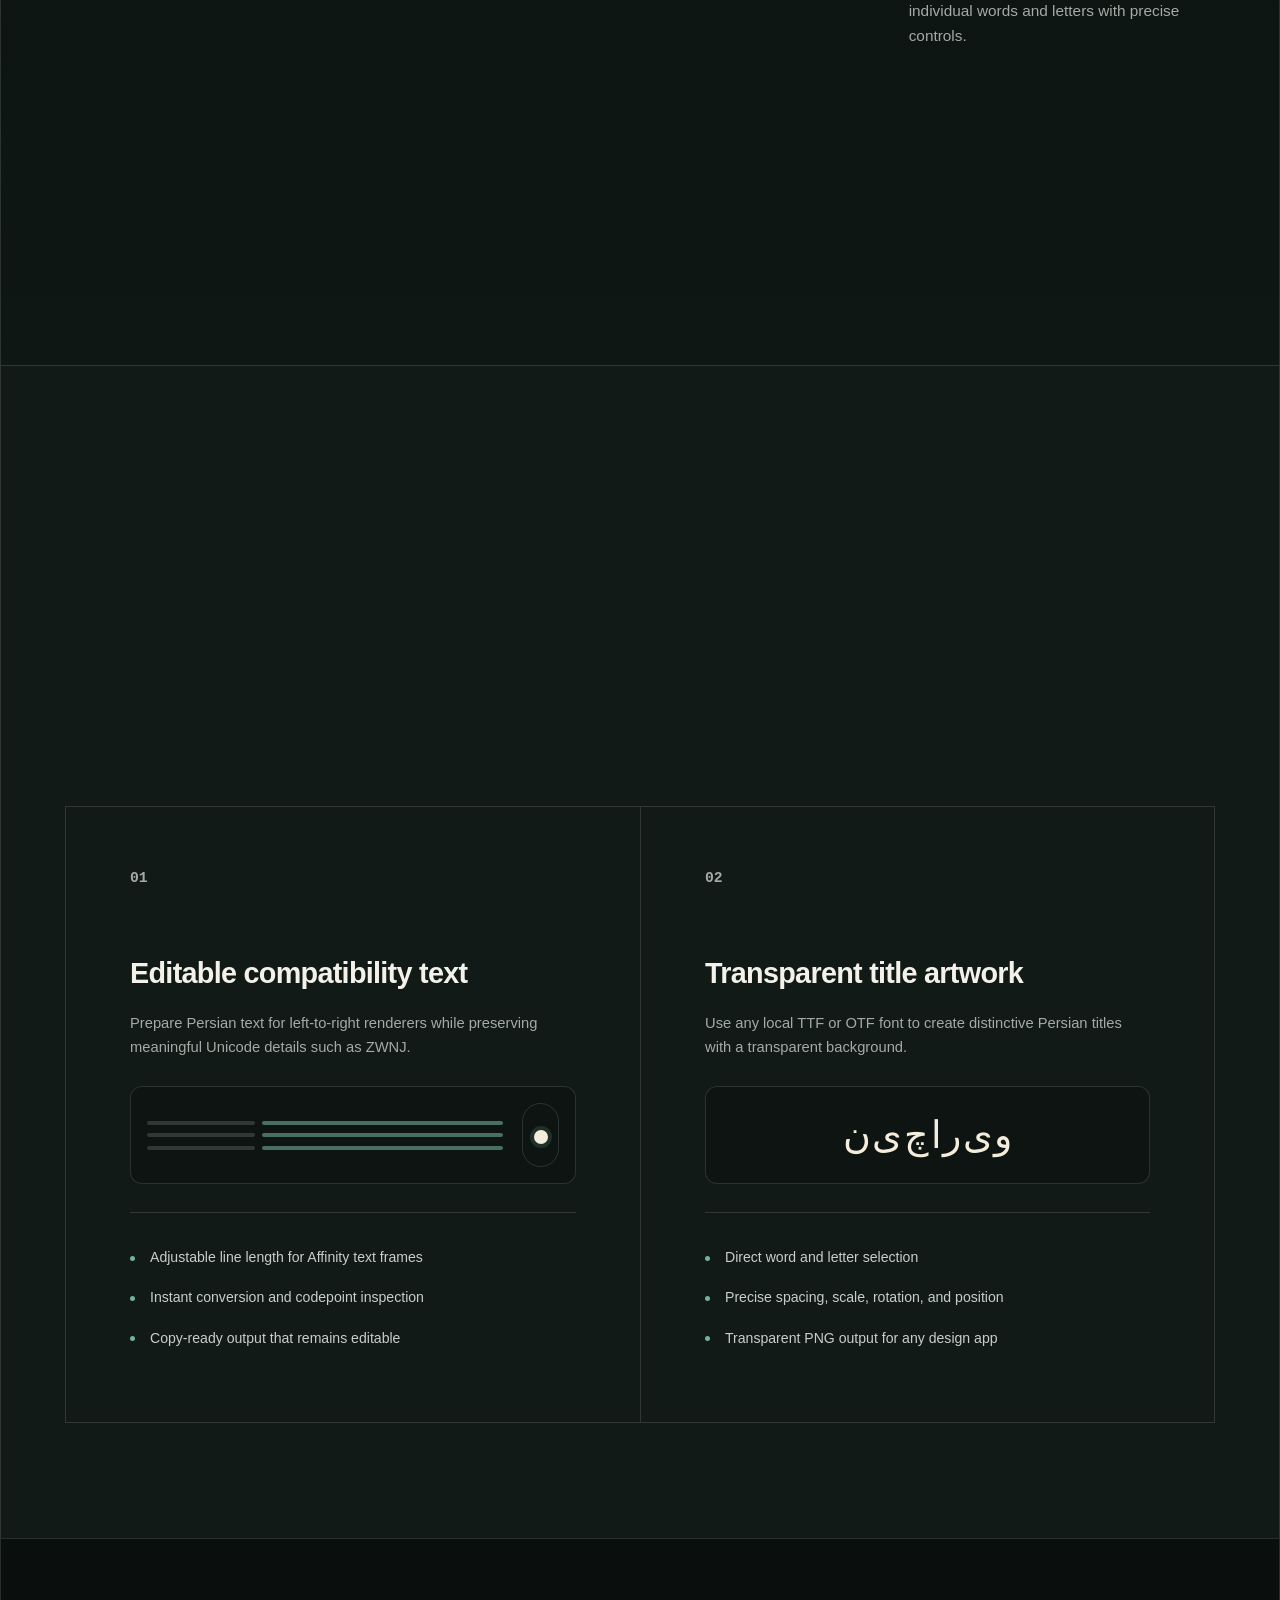
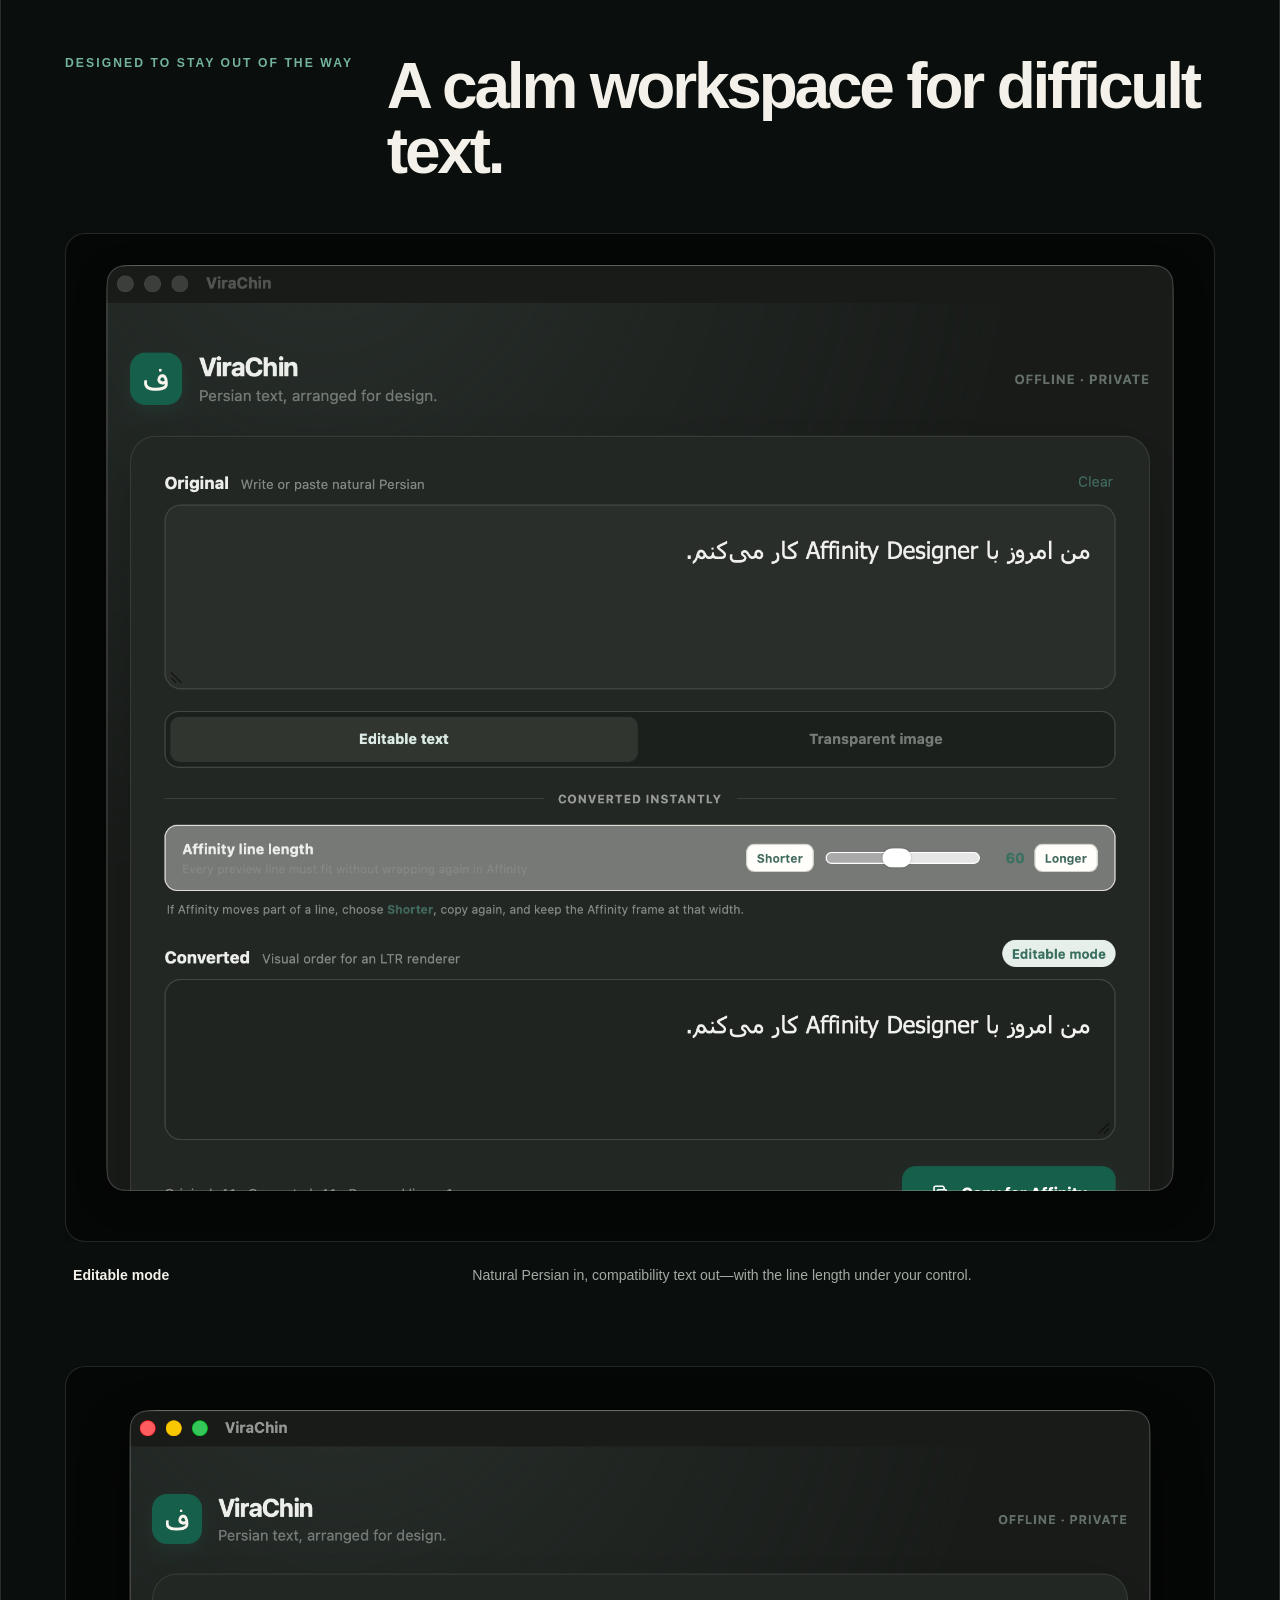
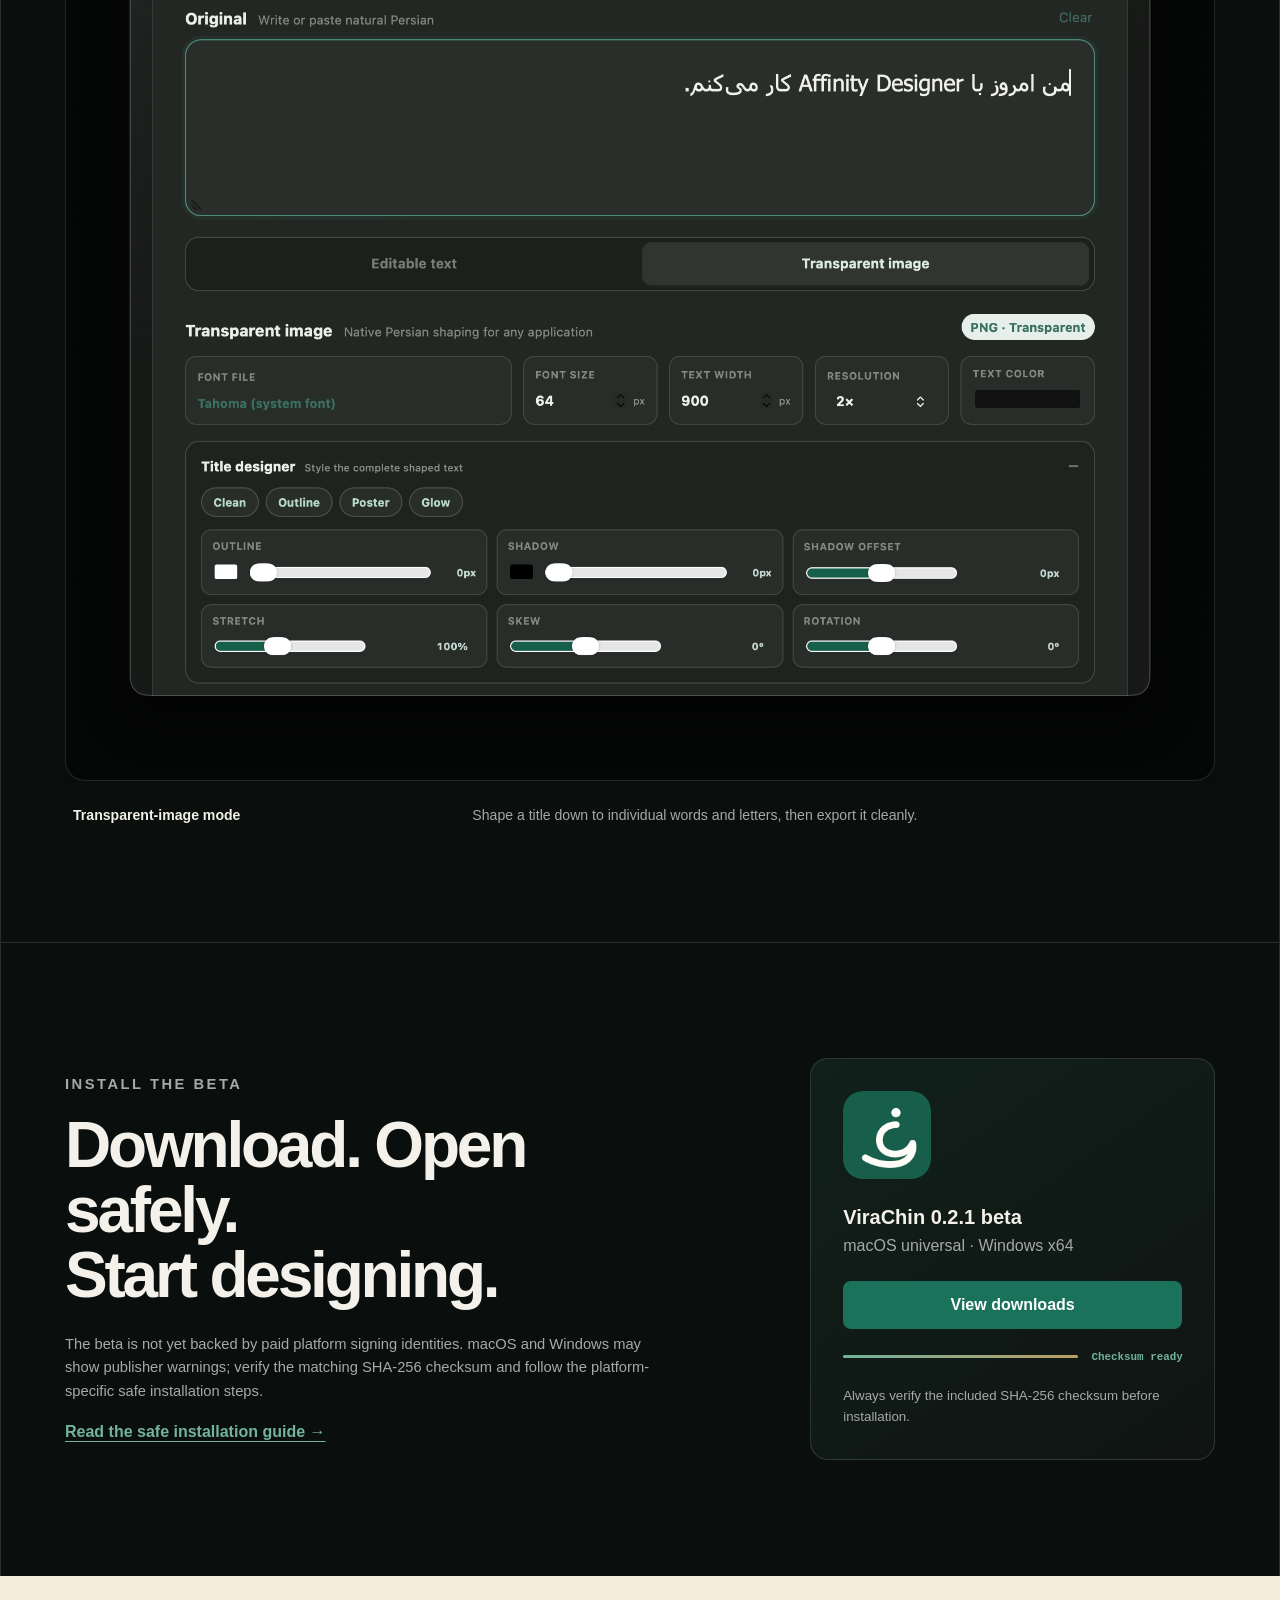
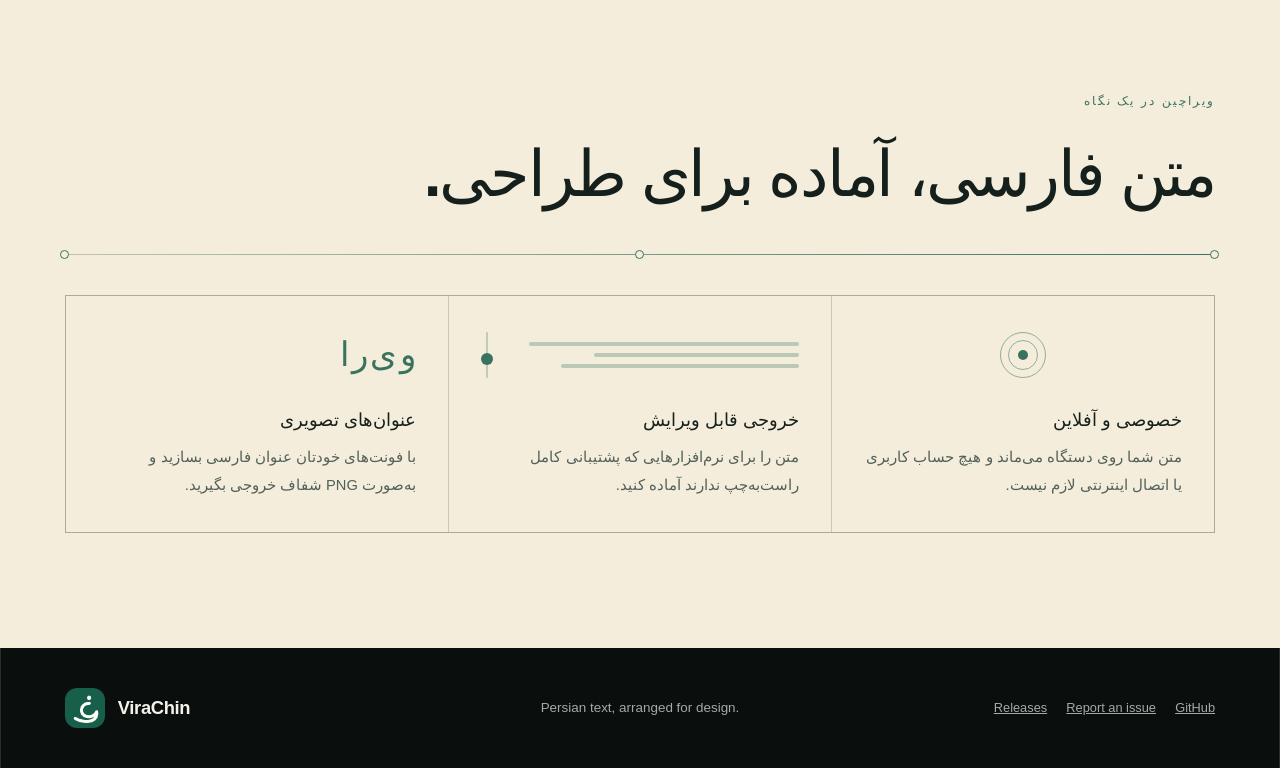
==== commit 066fa474: "docs: point downloads to v0.2.1 beta" ====
--- a/site/index.html
+++ b/site/index.html
@@ -26,7 +26,7 @@
         <a href="#features">Features</a>
         <a href="#screenshots">Screenshots</a>
         <a href="#install">Install</a>
-        <a class="nav-download" href="https://github.com/hanifb1360/ViraChin-Releases/releases/tag/v0.2.0-beta">Download beta</a>
+        <a class="nav-download" href="https://github.com/hanifb1360/ViraChin-Releases/releases/tag/v0.2.1-beta">Download beta</a>
       </nav>
     </header>
 
@@ -40,10 +40,10 @@
           <p class="lede">ViraChin prepares editable Persian text for applications with incomplete right-to-left support, and creates transparent title artwork using fonts already on your computer.</p>
           <p class="lede persian" lang="fa" dir="rtl">ویراچین متن فارسی را برای نرم‌افزارهای طراحی آماده می‌کند؛ بدون اینترنت، بدون حساب کاربری و بدون فرستادن متن شما به جایی.</p>
           <div class="hero-actions">
-            <a class="button primary" href="https://github.com/hanifb1360/ViraChin-Releases/releases/tag/v0.2.0-beta">Download beta</a>
+            <a class="button primary" href="https://github.com/hanifb1360/ViraChin-Releases/releases/tag/v0.2.1-beta">Download beta</a>
             <a class="button secondary" href="#how-it-works">See how it works</a>
           </div>
-          <p class="release-note">Free beta · macOS universal · Windows x64 · Version 0.2.0</p>
+          <p class="release-note">Free beta · macOS universal · Windows x64 · Version 0.2.1</p>
         </div>
       </section>
 
@@ -178,8 +178,8 @@
         </div>
         <div class="download-card">
           <img src="assets/virachin-icon.png" width="88" height="88" alt="ViraChin app icon" />
-          <div><strong>ViraChin 0.2.0 beta</strong><span>macOS universal · Windows x64</span></div>
-          <a class="button primary" href="https://github.com/hanifb1360/ViraChin-Releases/releases/tag/v0.2.0-beta">View downloads</a>
+          <div><strong>ViraChin 0.2.1 beta</strong><span>macOS universal · Windows x64</span></div>
+          <a class="button primary" href="https://github.com/hanifb1360/ViraChin-Releases/releases/tag/v0.2.1-beta">View downloads</a>
           <div class="safe-progress" aria-hidden="true"><span><i></i></span><em>Checksum ready</em></div>
           <small>Always verify the included SHA-256 checksum before installation.</small>
         </div>
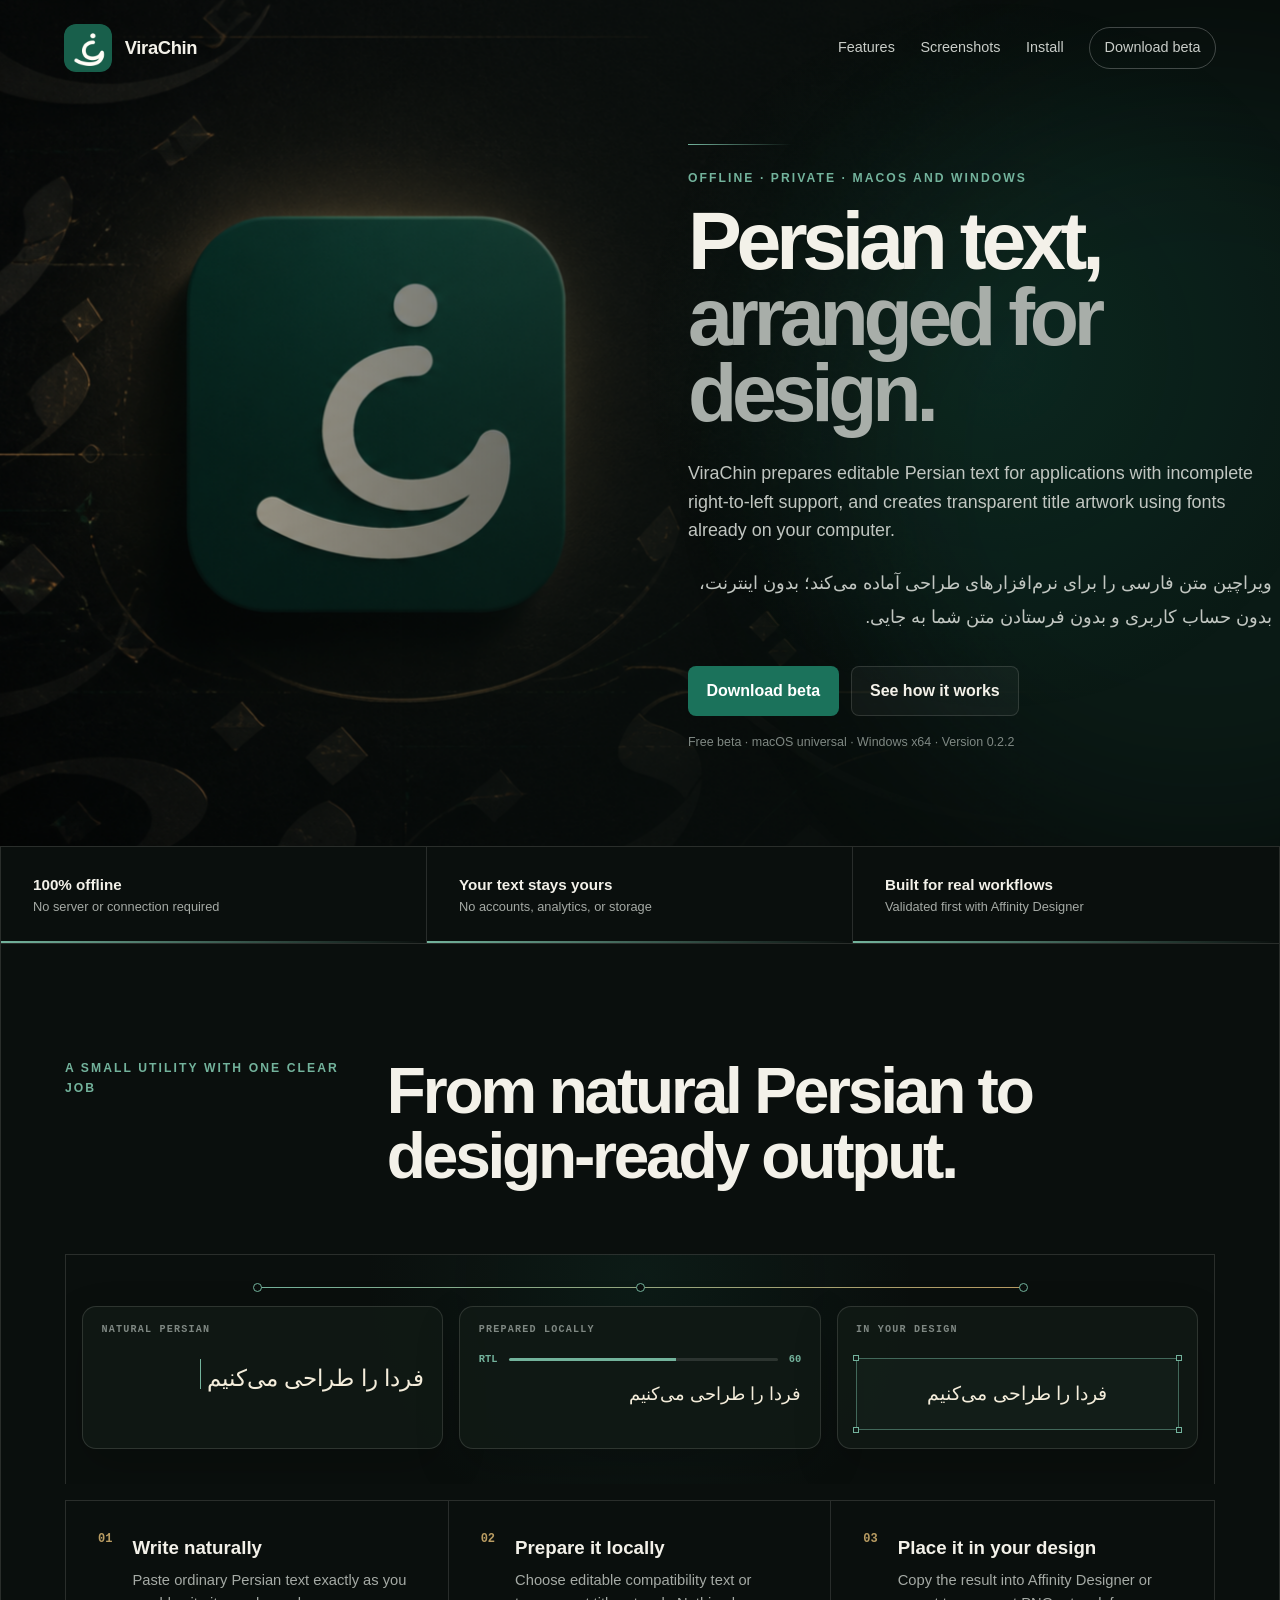
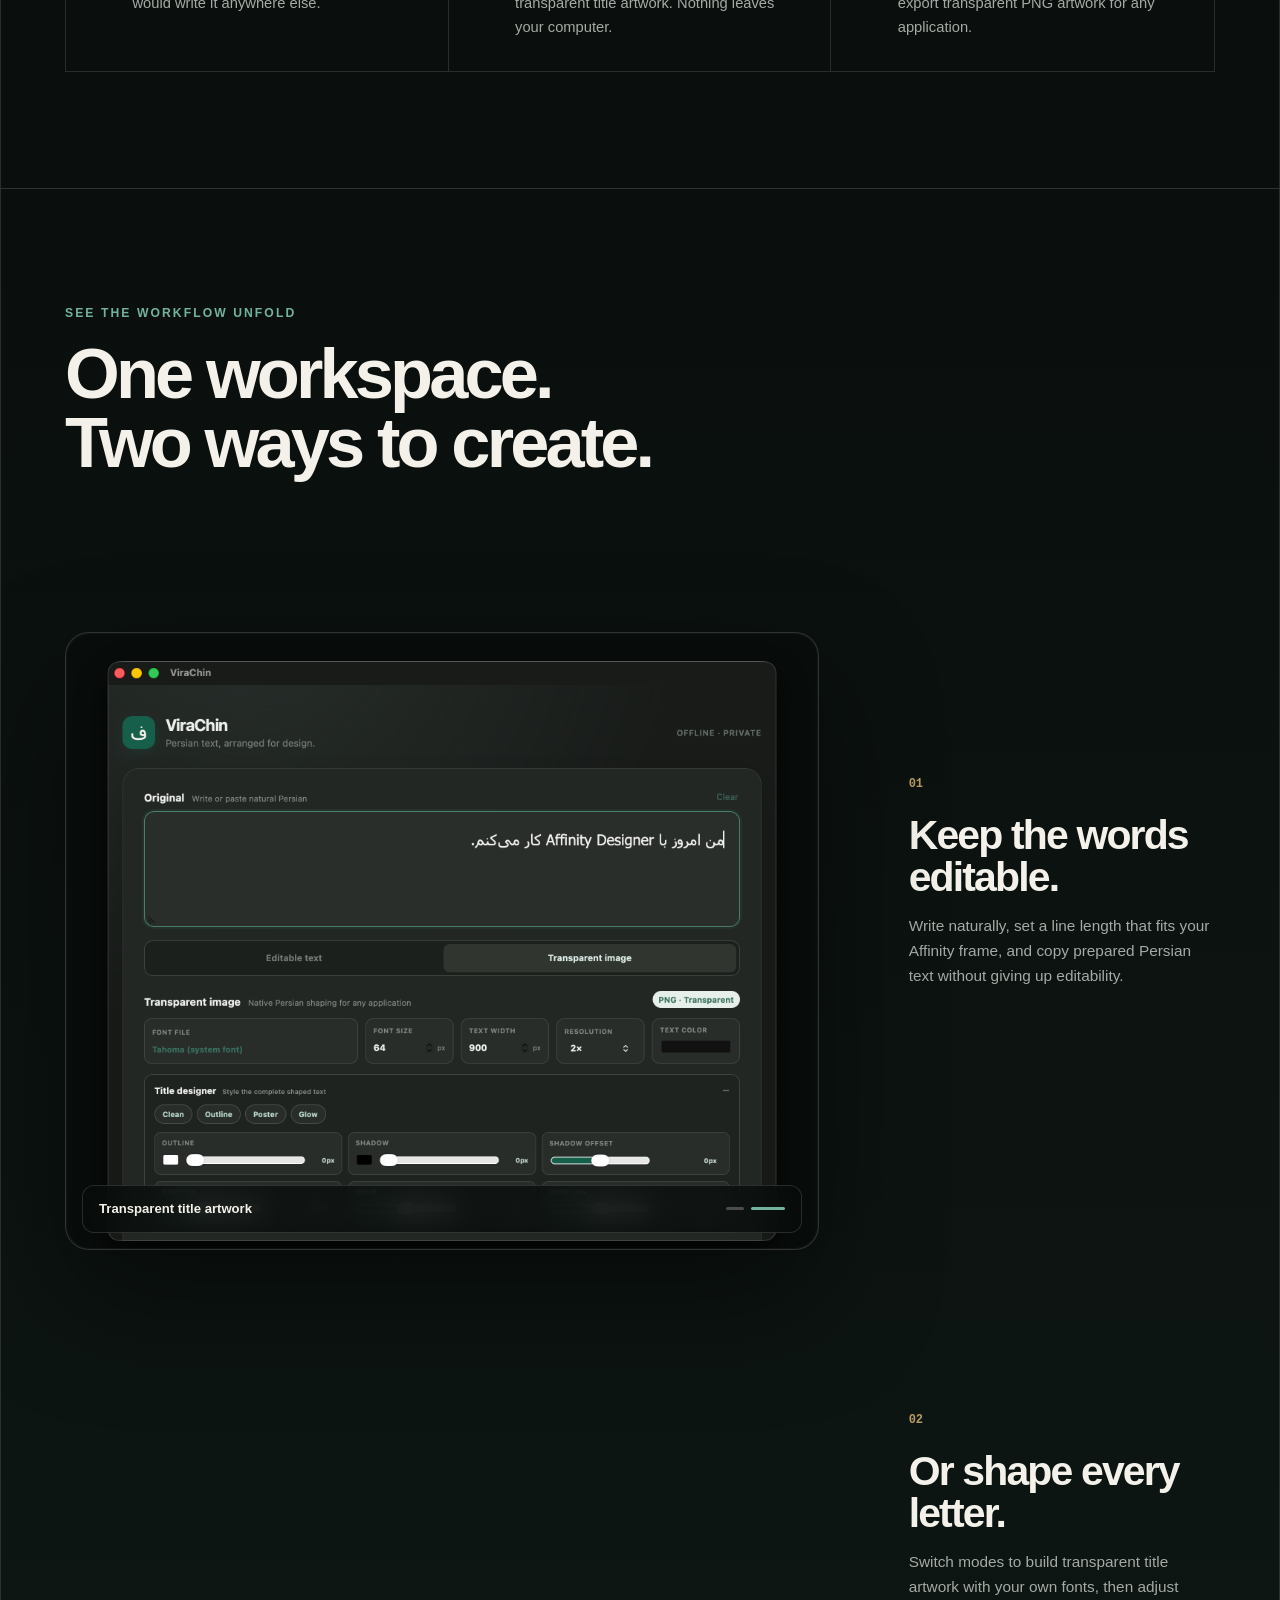
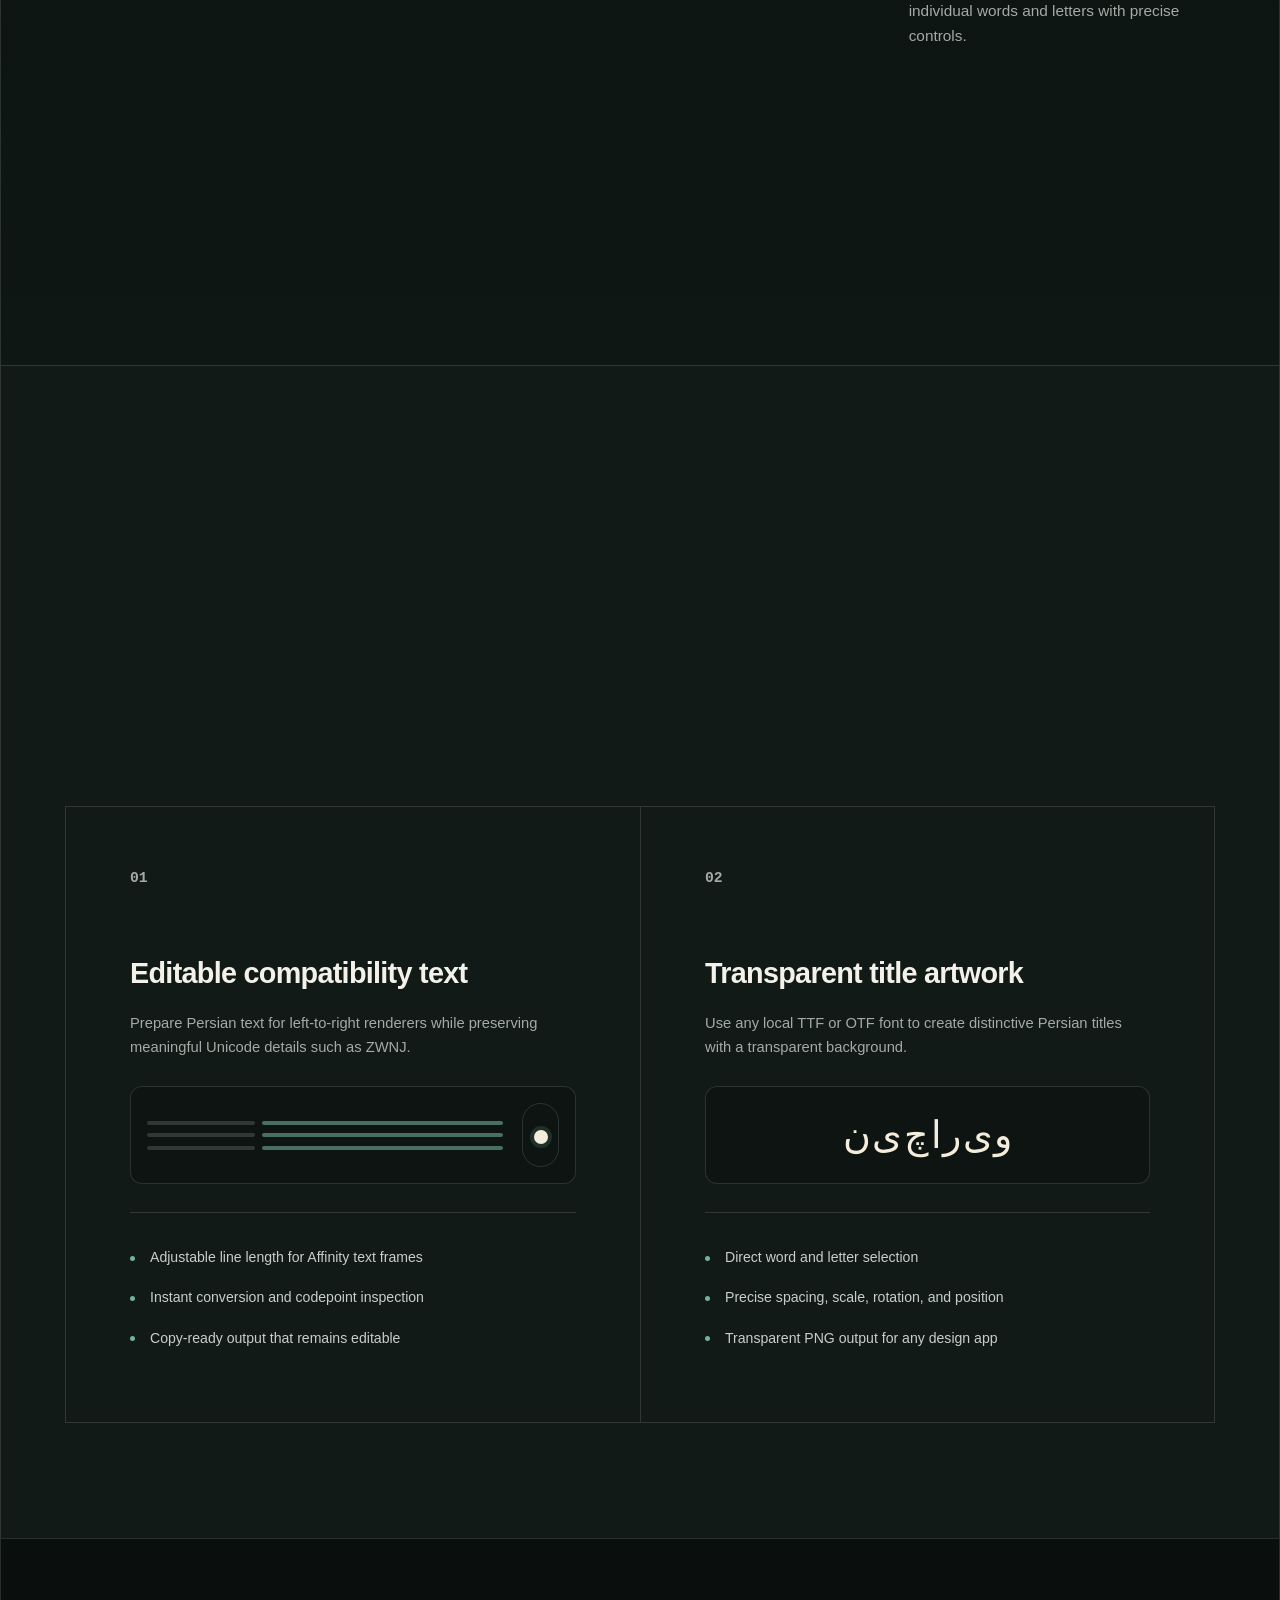
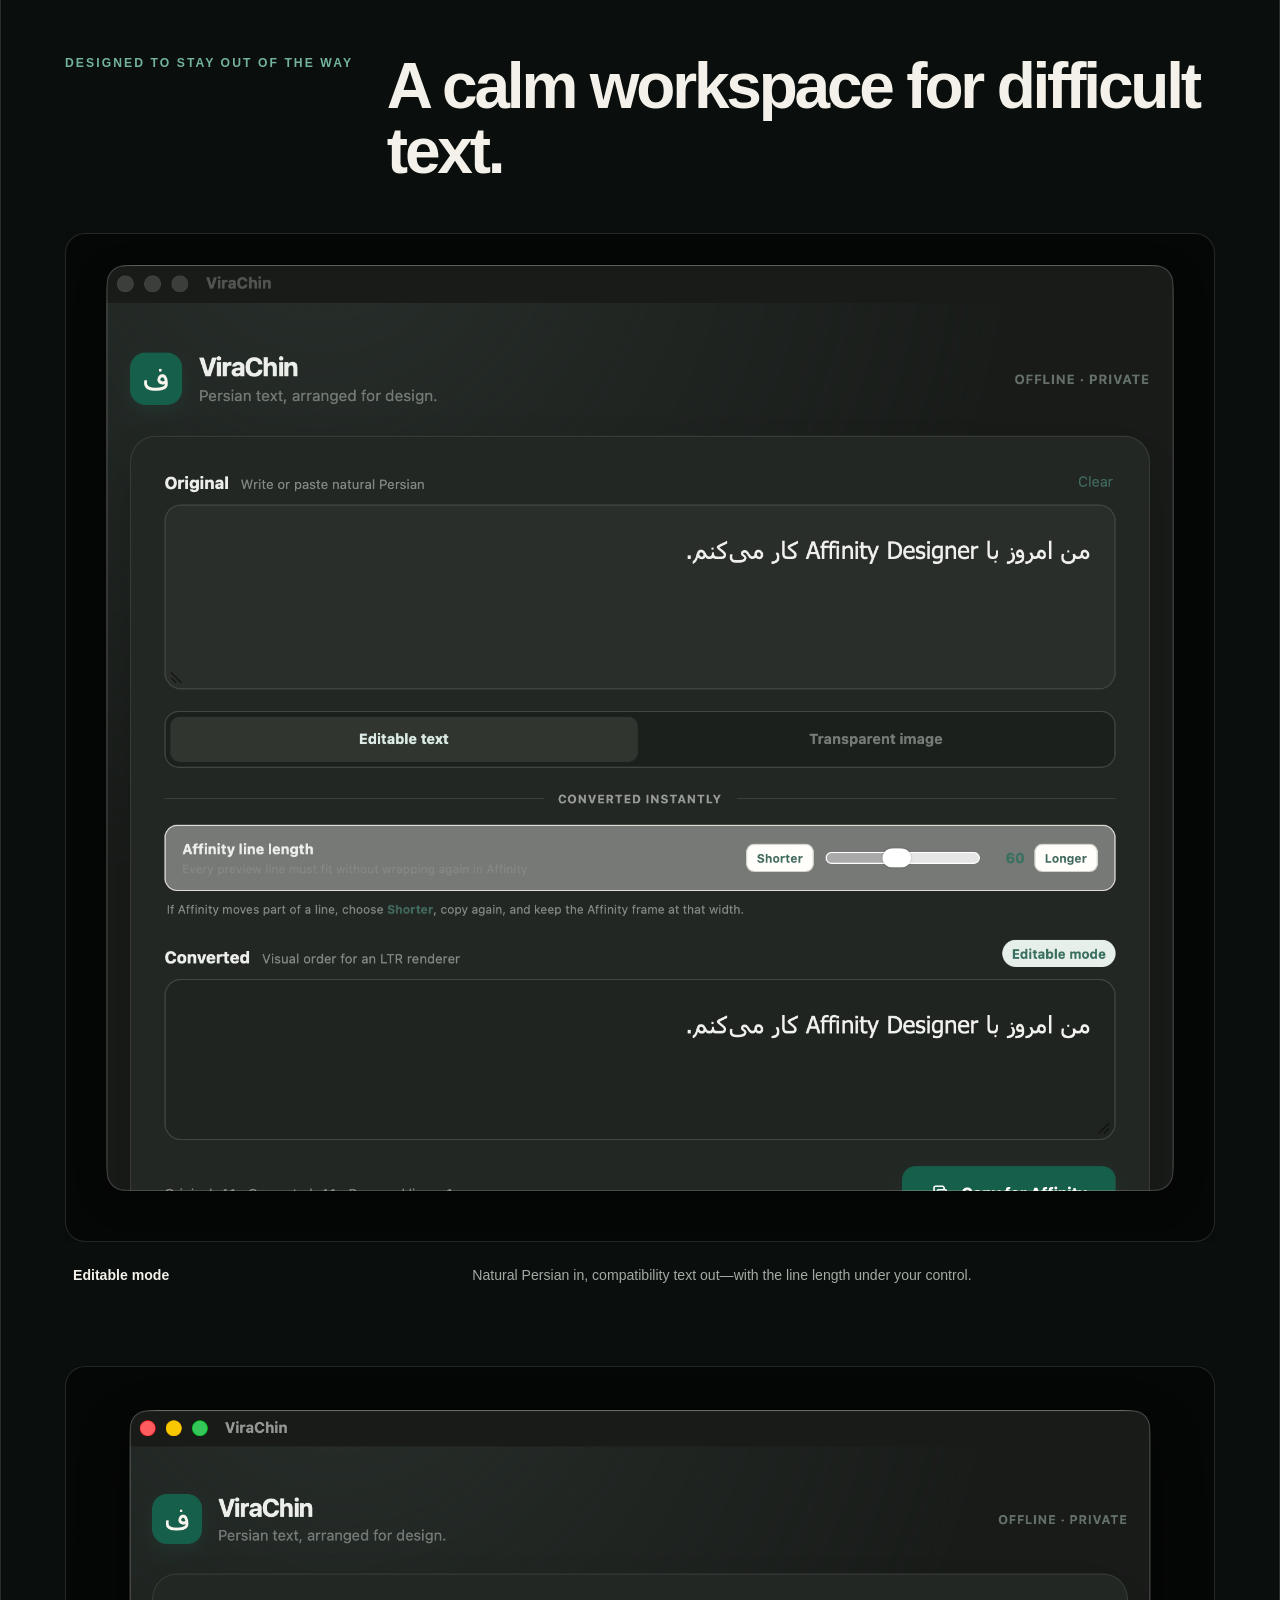
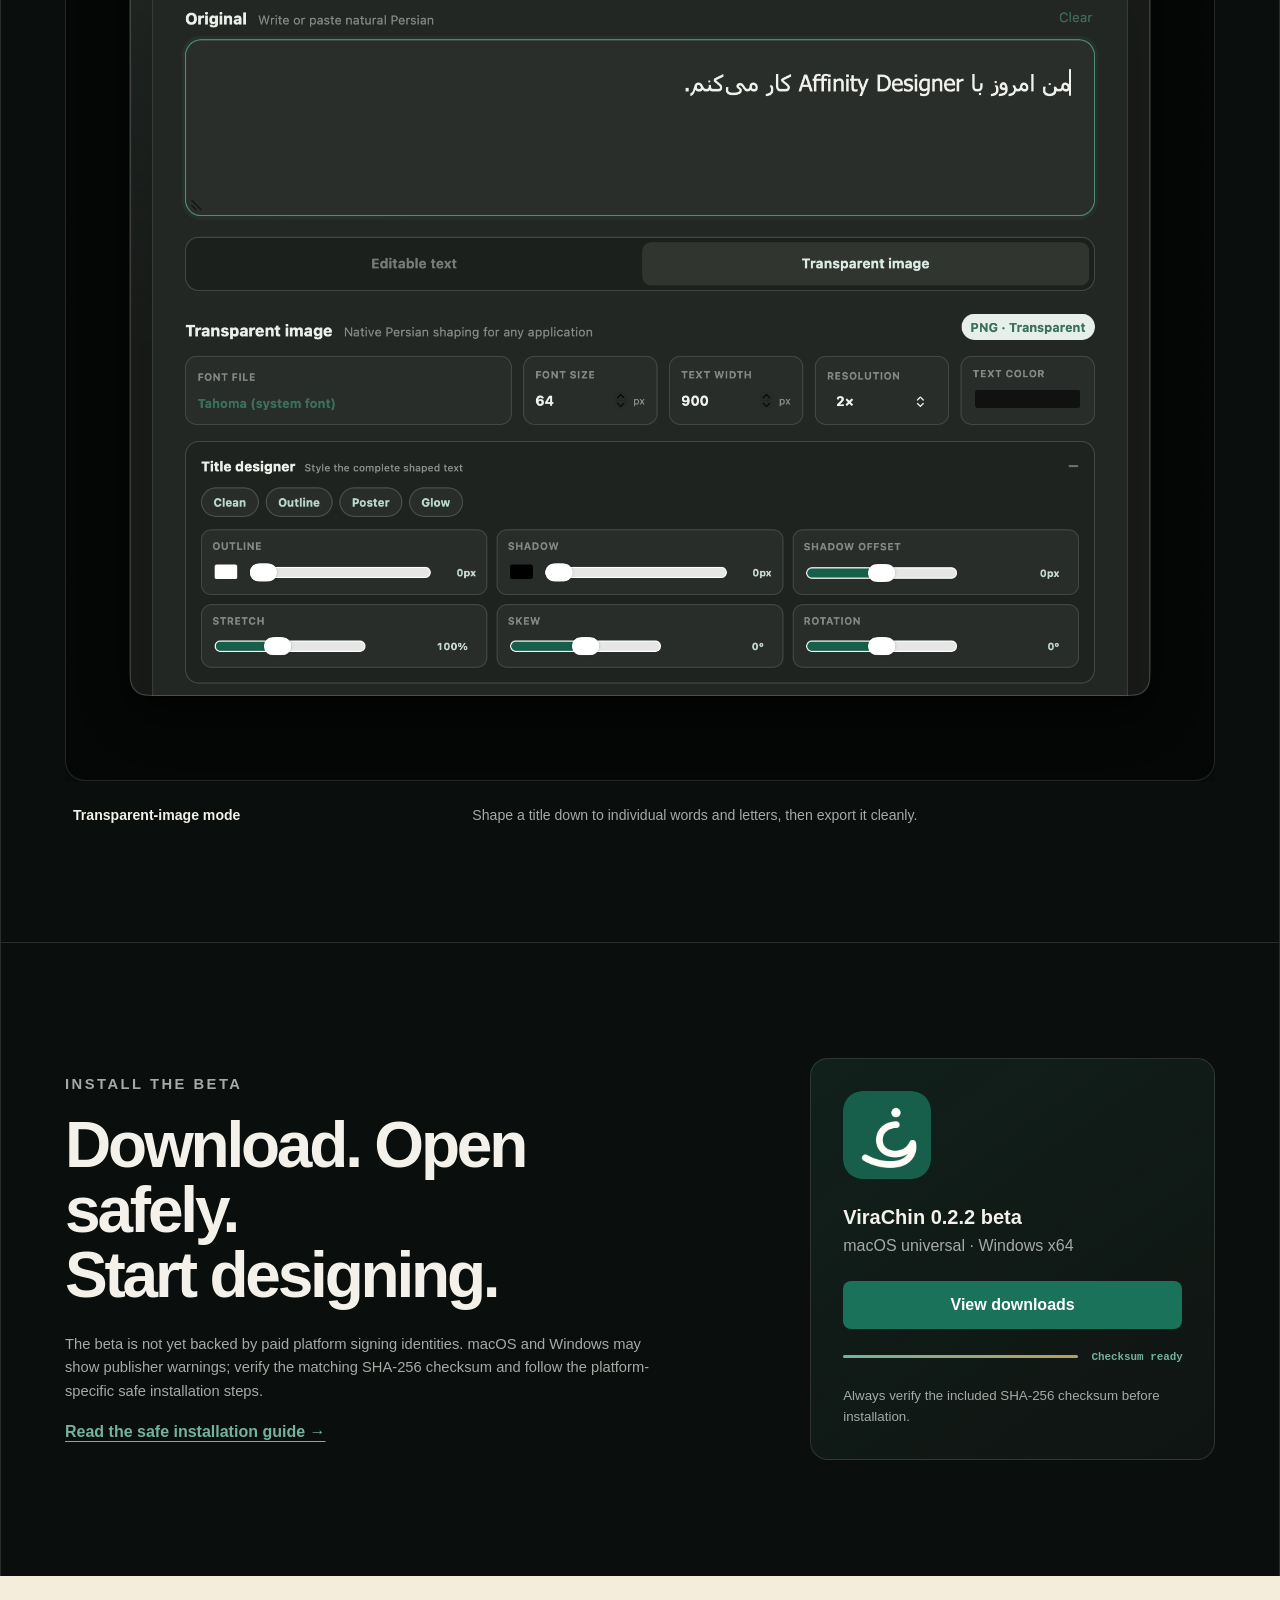
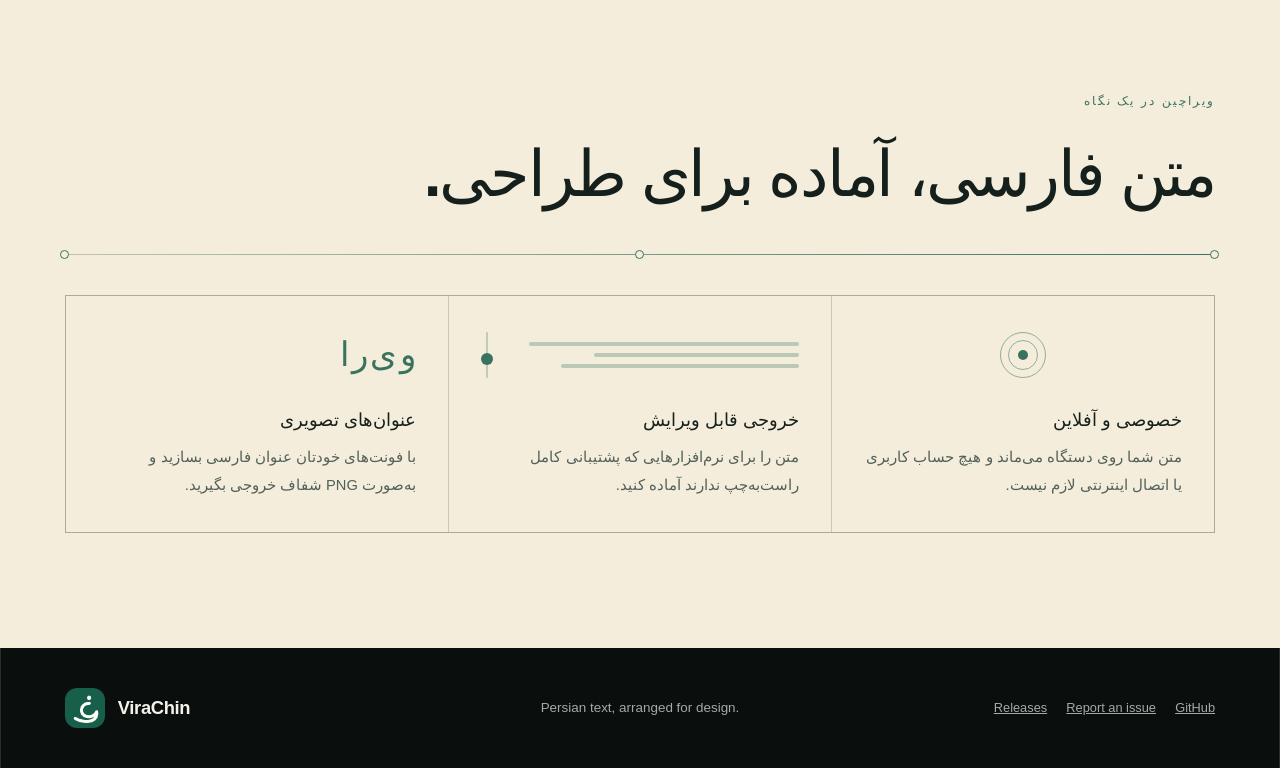
==== commit 39399ba7: "docs: point downloads to v0.2.2 beta" ====
--- a/site/index.html
+++ b/site/index.html
@@ -26,7 +26,7 @@
         <a href="#features">Features</a>
         <a href="#screenshots">Screenshots</a>
         <a href="#install">Install</a>
-        <a class="nav-download" href="https://github.com/hanifb1360/ViraChin-Releases/releases/tag/v0.2.1-beta">Download beta</a>
+        <a class="nav-download" href="https://github.com/hanifb1360/ViraChin-Releases/releases/tag/v0.2.2-beta">Download beta</a>
       </nav>
     </header>
 
@@ -40,10 +40,10 @@
           <p class="lede">ViraChin prepares editable Persian text for applications with incomplete right-to-left support, and creates transparent title artwork using fonts already on your computer.</p>
           <p class="lede persian" lang="fa" dir="rtl">ویراچین متن فارسی را برای نرم‌افزارهای طراحی آماده می‌کند؛ بدون اینترنت، بدون حساب کاربری و بدون فرستادن متن شما به جایی.</p>
           <div class="hero-actions">
-            <a class="button primary" href="https://github.com/hanifb1360/ViraChin-Releases/releases/tag/v0.2.1-beta">Download beta</a>
+            <a class="button primary" href="https://github.com/hanifb1360/ViraChin-Releases/releases/tag/v0.2.2-beta">Download beta</a>
             <a class="button secondary" href="#how-it-works">See how it works</a>
           </div>
-          <p class="release-note">Free beta · macOS universal · Windows x64 · Version 0.2.1</p>
+          <p class="release-note">Free beta · macOS universal · Windows x64 · Version 0.2.2</p>
         </div>
       </section>
 
@@ -178,8 +178,8 @@
         </div>
         <div class="download-card">
           <img src="assets/virachin-icon.png" width="88" height="88" alt="ViraChin app icon" />
-          <div><strong>ViraChin 0.2.1 beta</strong><span>macOS universal · Windows x64</span></div>
-          <a class="button primary" href="https://github.com/hanifb1360/ViraChin-Releases/releases/tag/v0.2.1-beta">View downloads</a>
+          <div><strong>ViraChin 0.2.2 beta</strong><span>macOS universal · Windows x64</span></div>
+          <a class="button primary" href="https://github.com/hanifb1360/ViraChin-Releases/releases/tag/v0.2.2-beta">View downloads</a>
           <div class="safe-progress" aria-hidden="true"><span><i></i></span><em>Checksum ready</em></div>
           <small>Always verify the included SHA-256 checksum before installation.</small>
         </div>
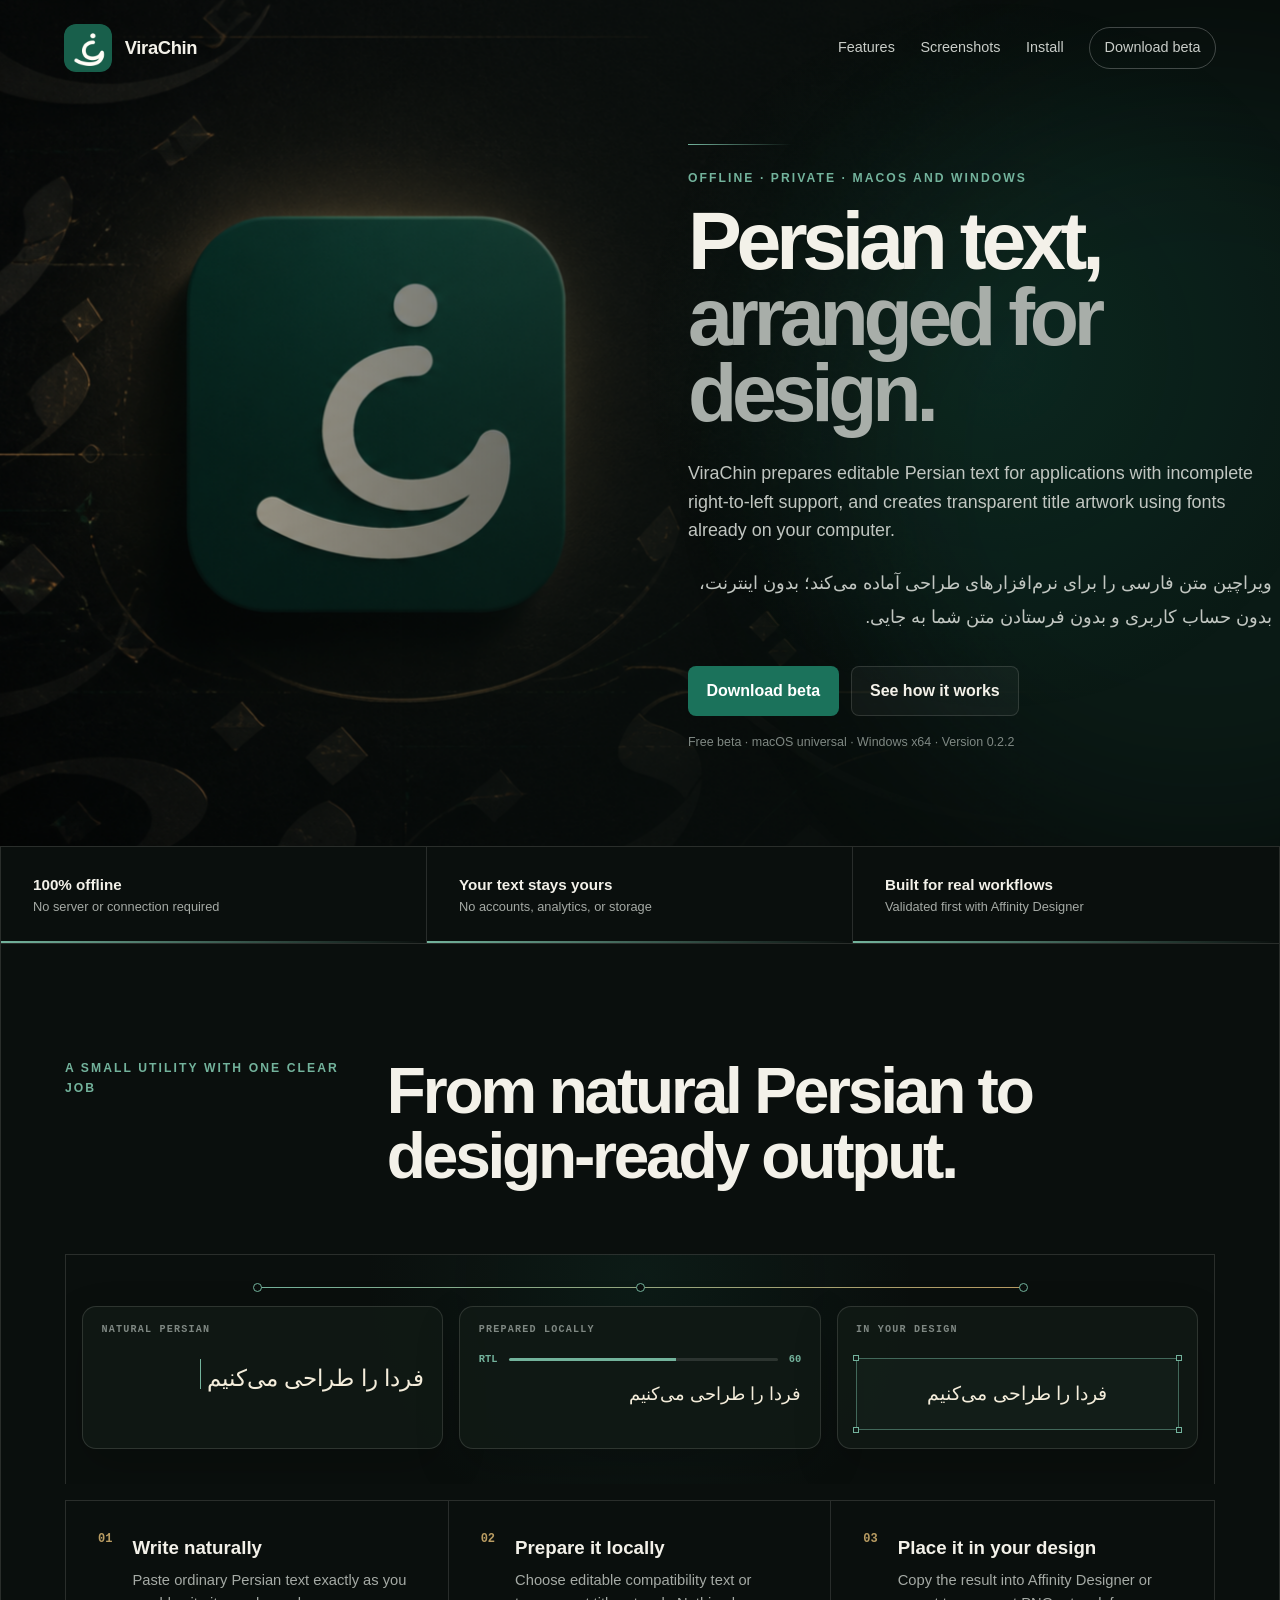
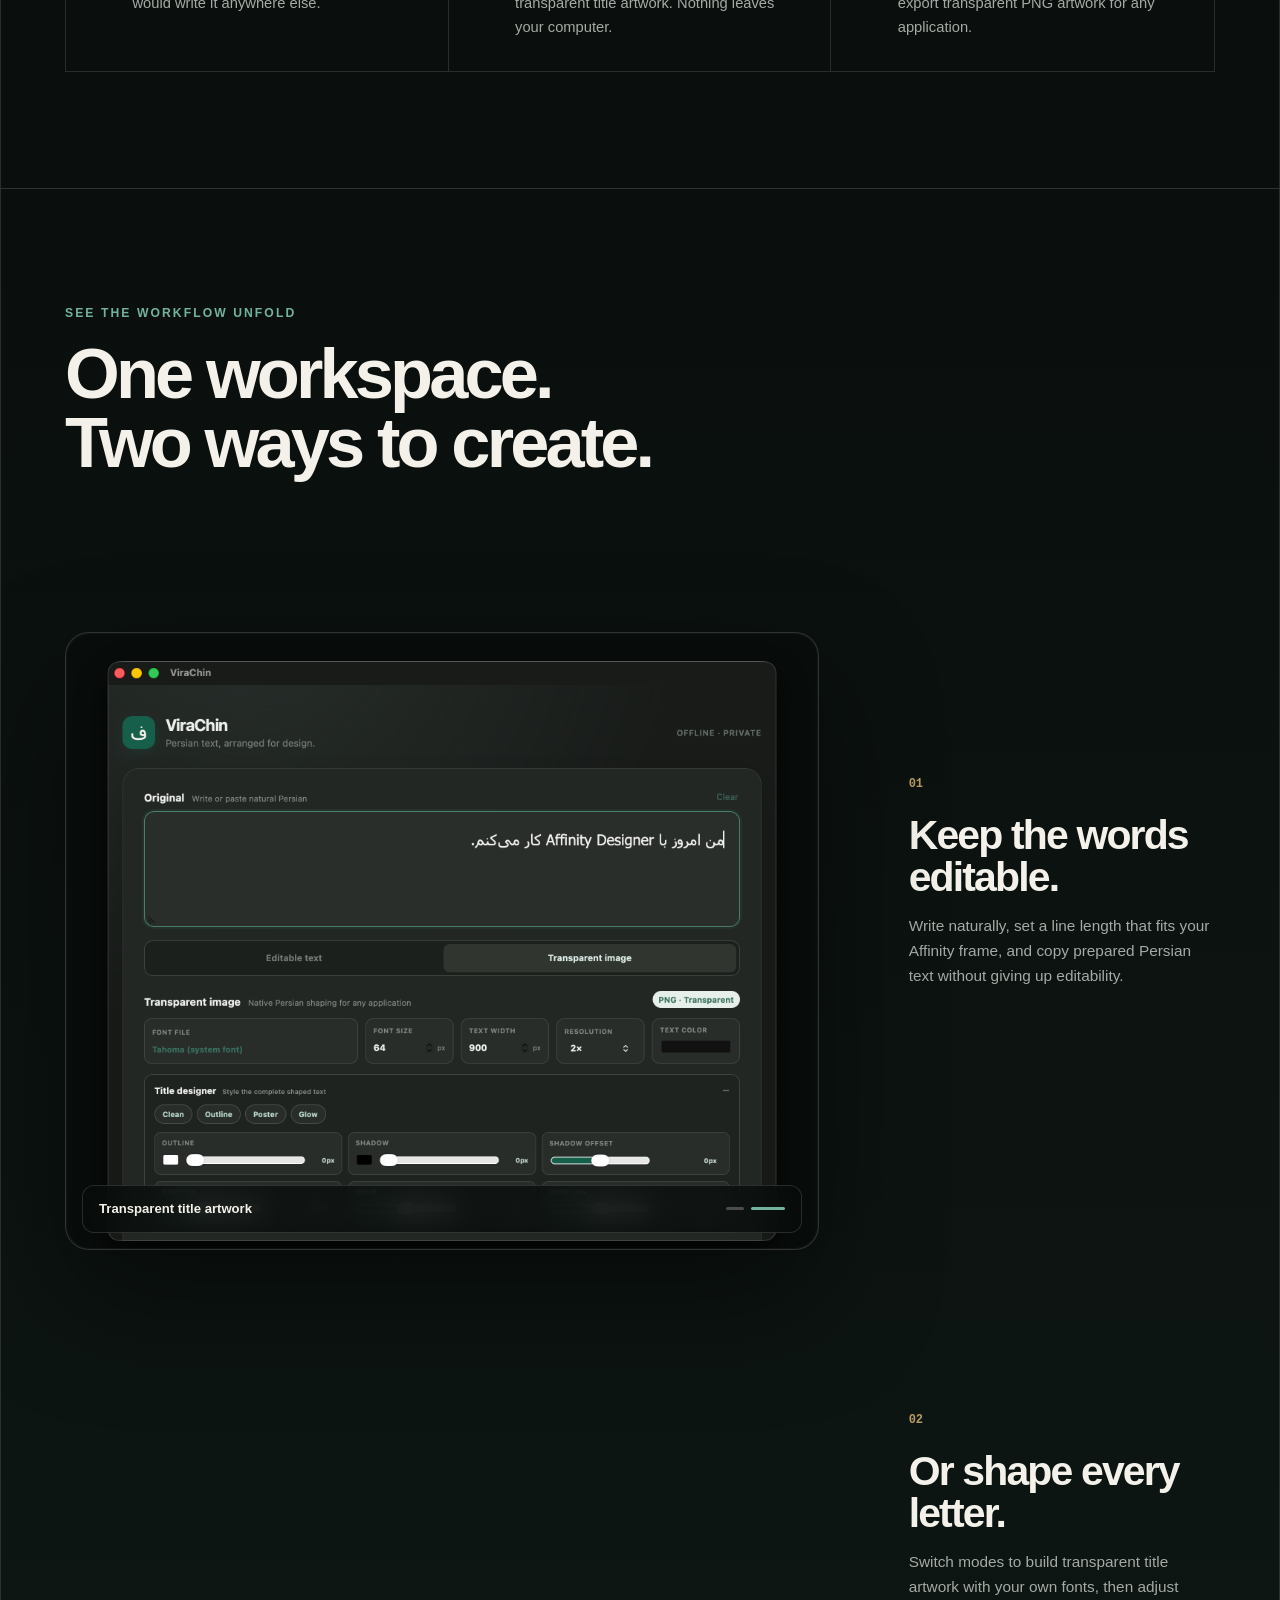
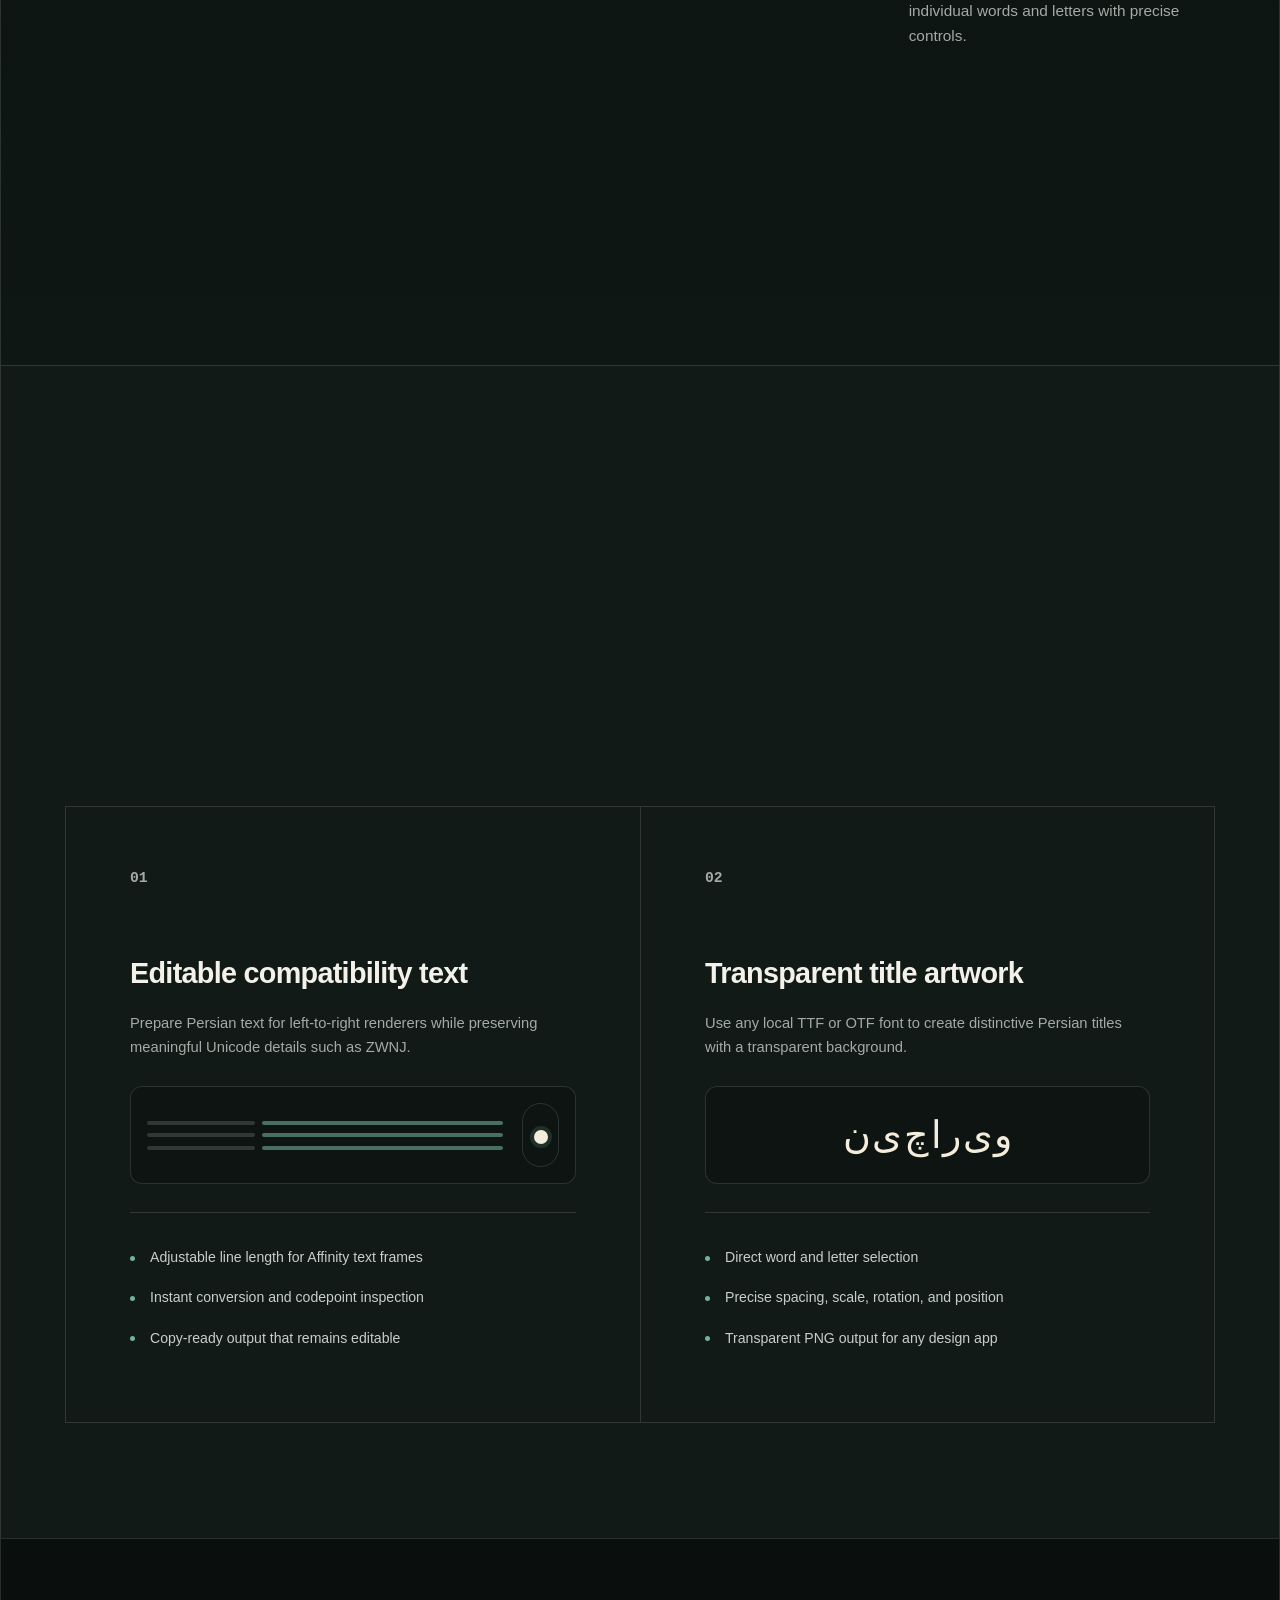
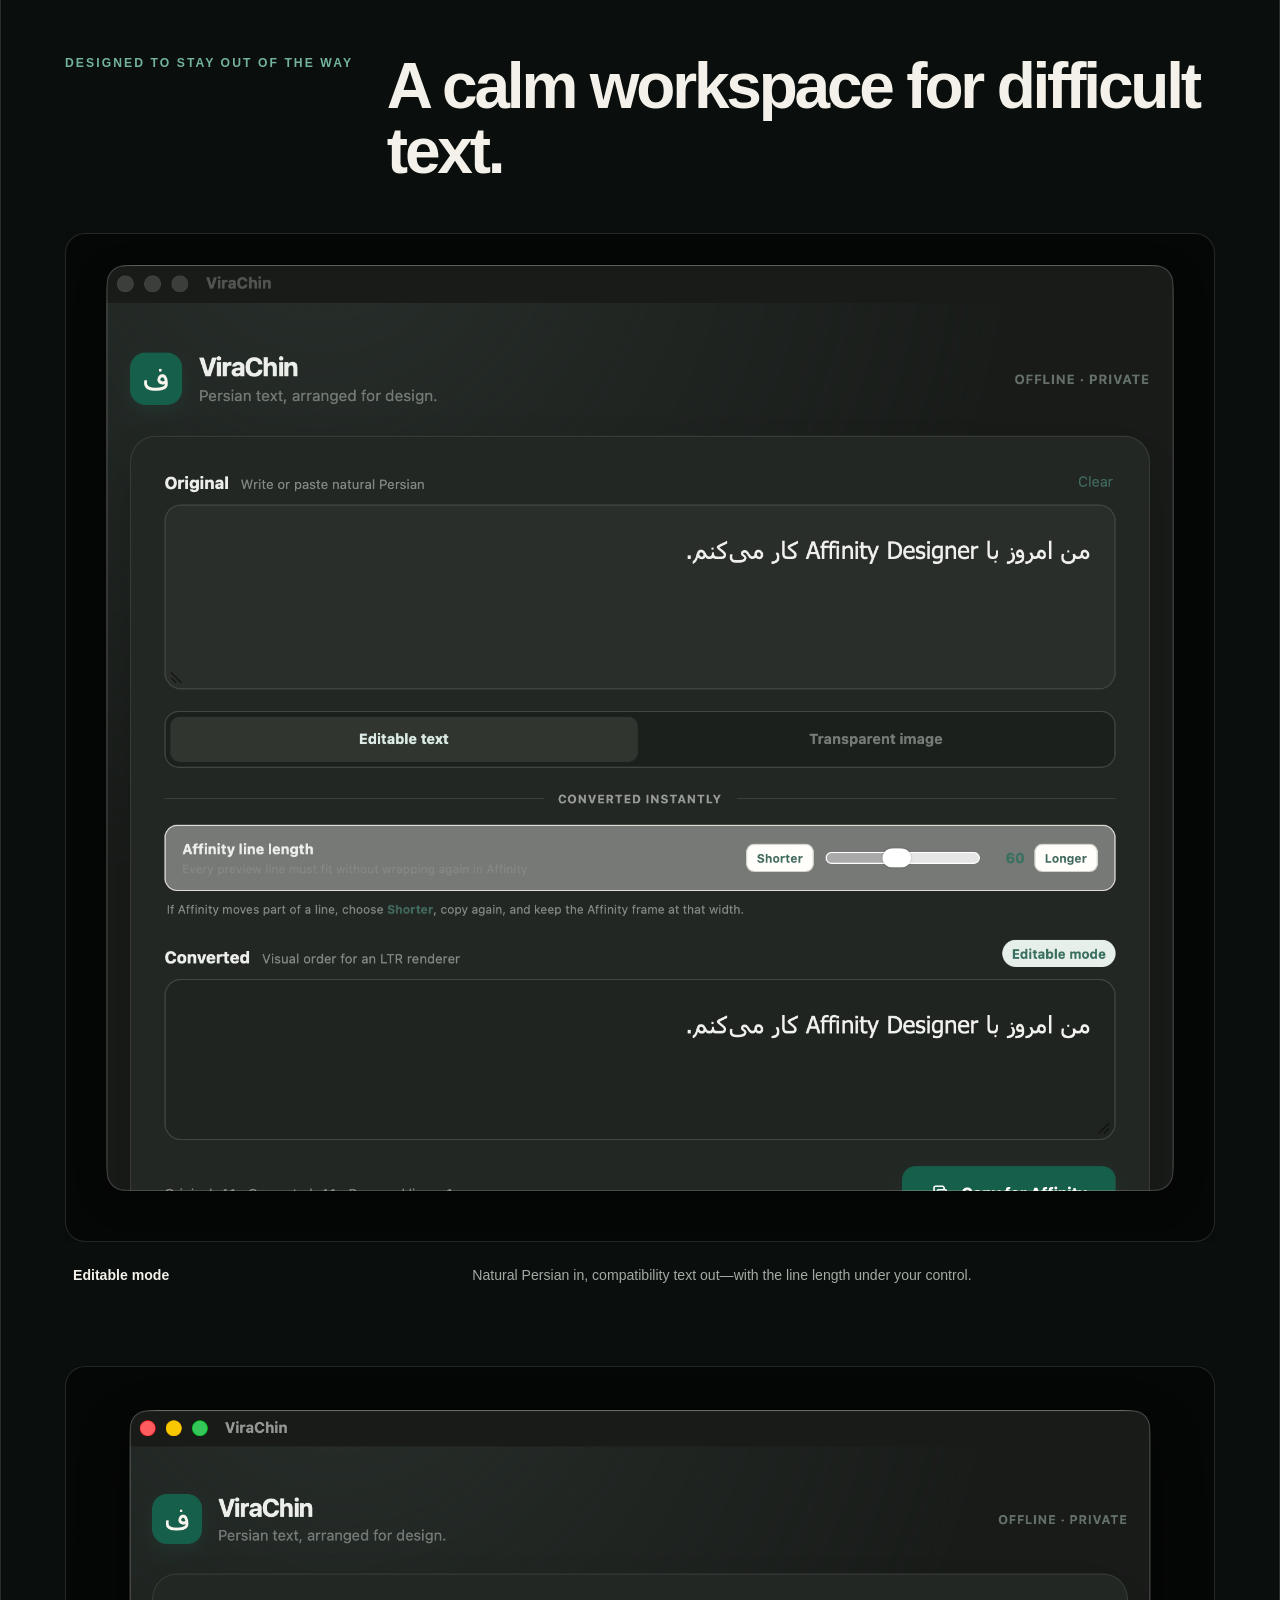
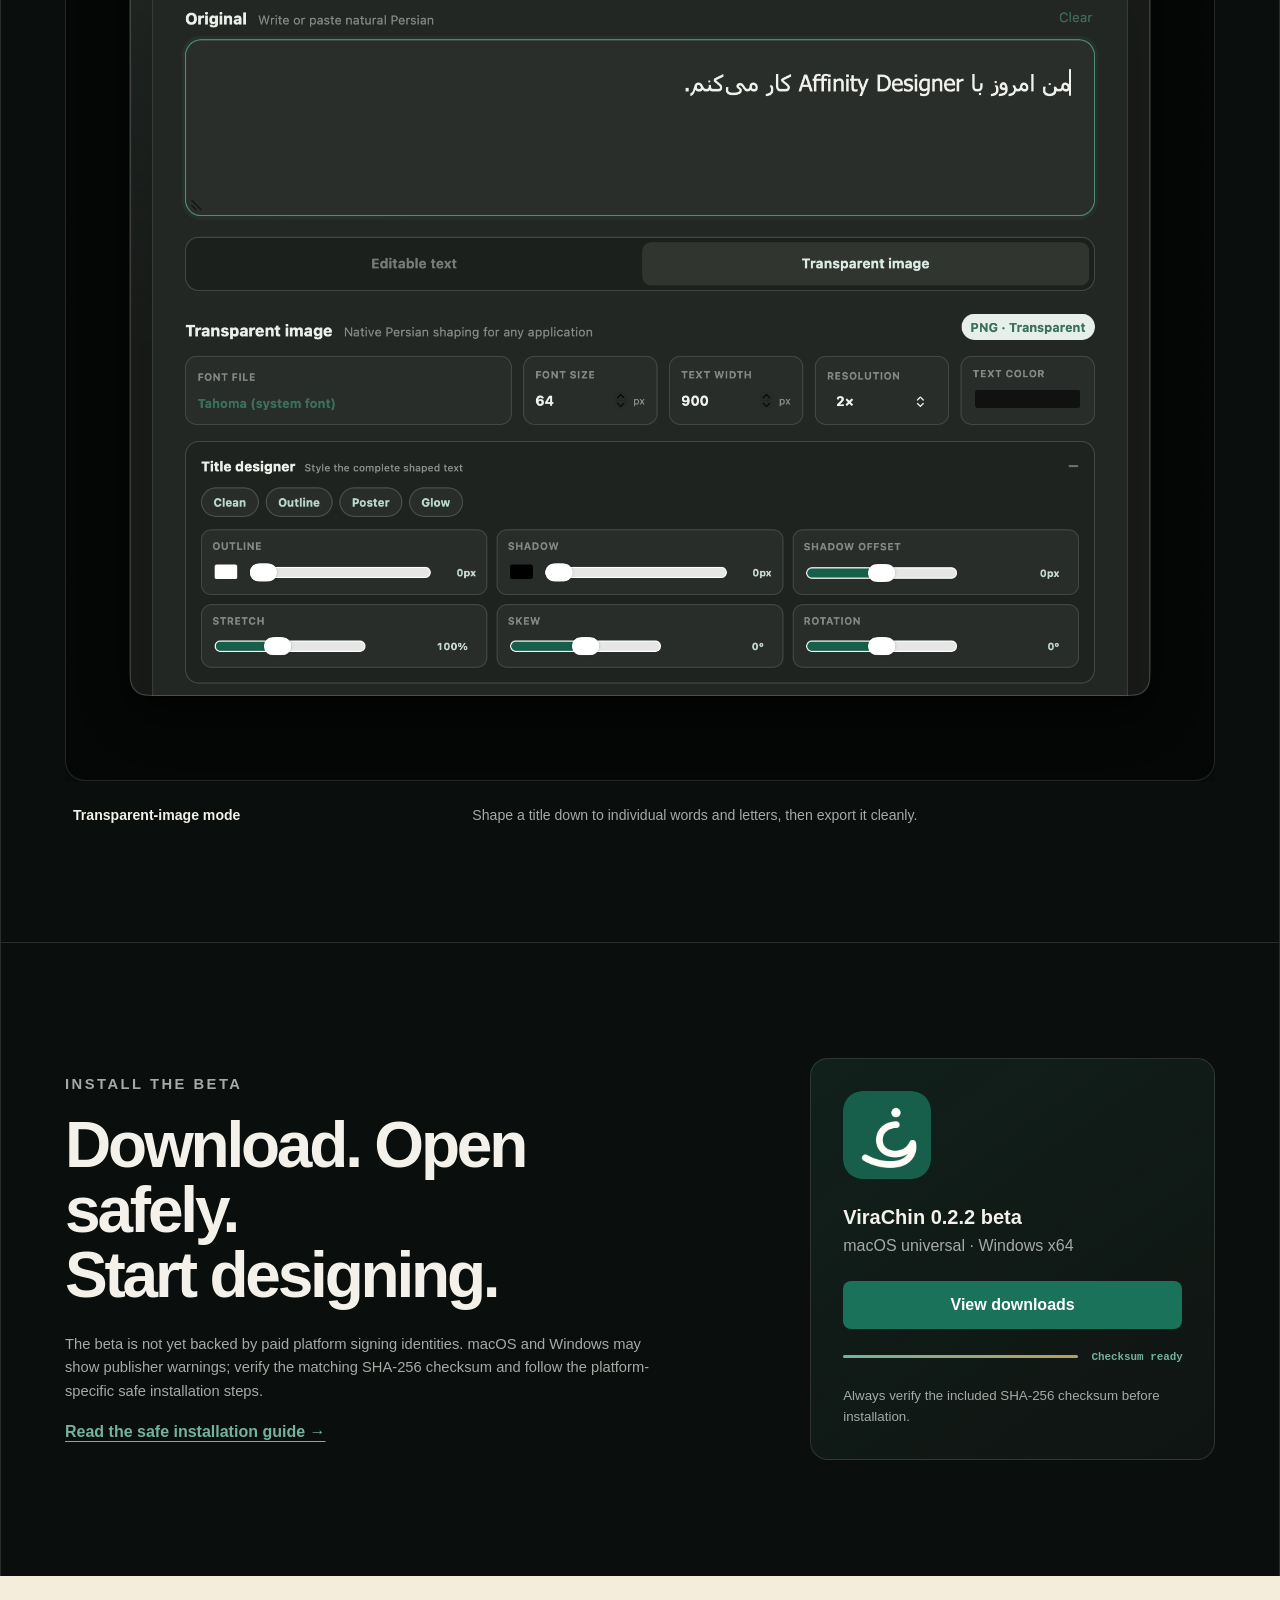
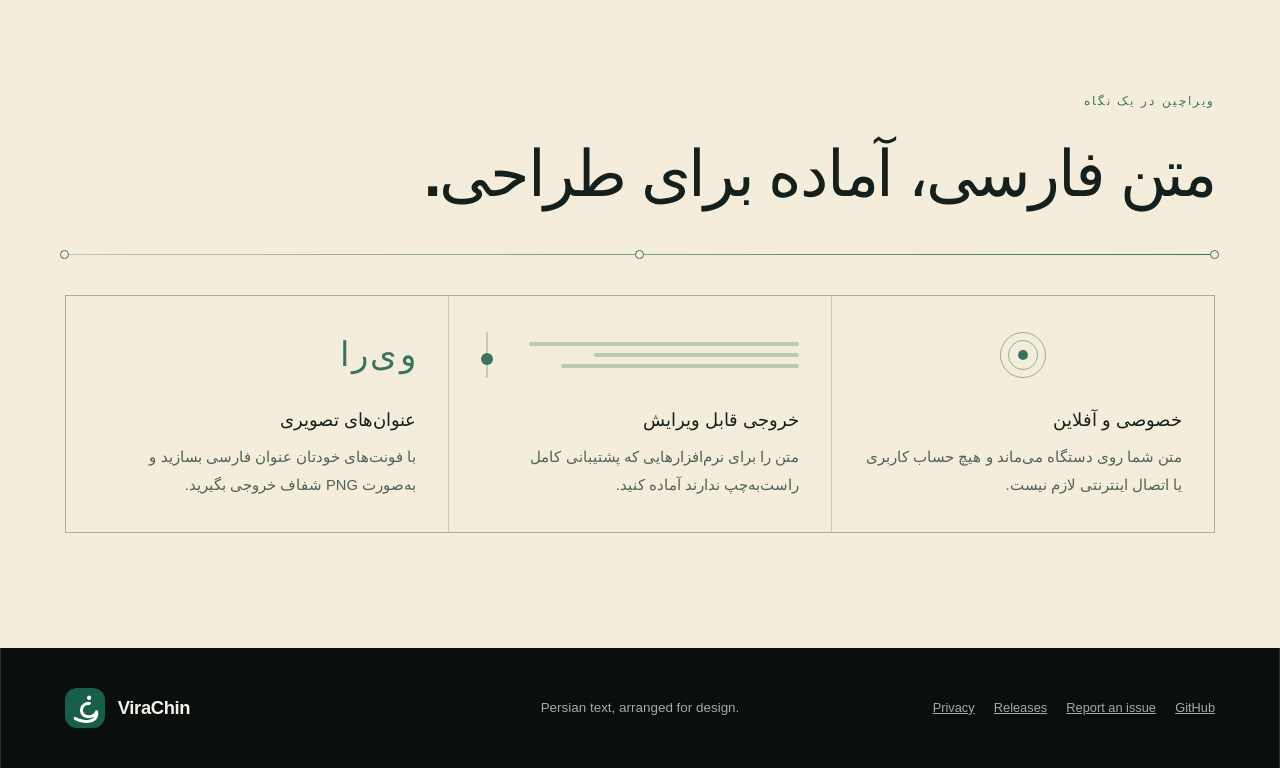
==== commit 7e0b4b3d: "docs: publish ViraChin privacy policy" ====
--- a/site/index.html
+++ b/site/index.html
@@ -209,7 +209,7 @@
     <footer>
       <a class="brand" href="#top"><img src="assets/virachin-icon.png" width="40" height="40" alt="" /><span>ViraChin</span></a>
       <p>Persian text, arranged for design.</p>
-      <div><a href="https://github.com/hanifb1360/ViraChin-Releases/releases">Releases</a><a href="https://github.com/hanifb1360/ViraChin-Releases/issues">Report an issue</a><a href="https://github.com/hanifb1360/ViraChin-Releases">GitHub</a></div>
+      <div><a href="privacy.html">Privacy</a><a href="https://github.com/hanifb1360/ViraChin-Releases/releases">Releases</a><a href="https://github.com/hanifb1360/ViraChin-Releases/issues">Report an issue</a><a href="https://github.com/hanifb1360/ViraChin-Releases">GitHub</a></div>
     </footer>
   </body>
 </html>
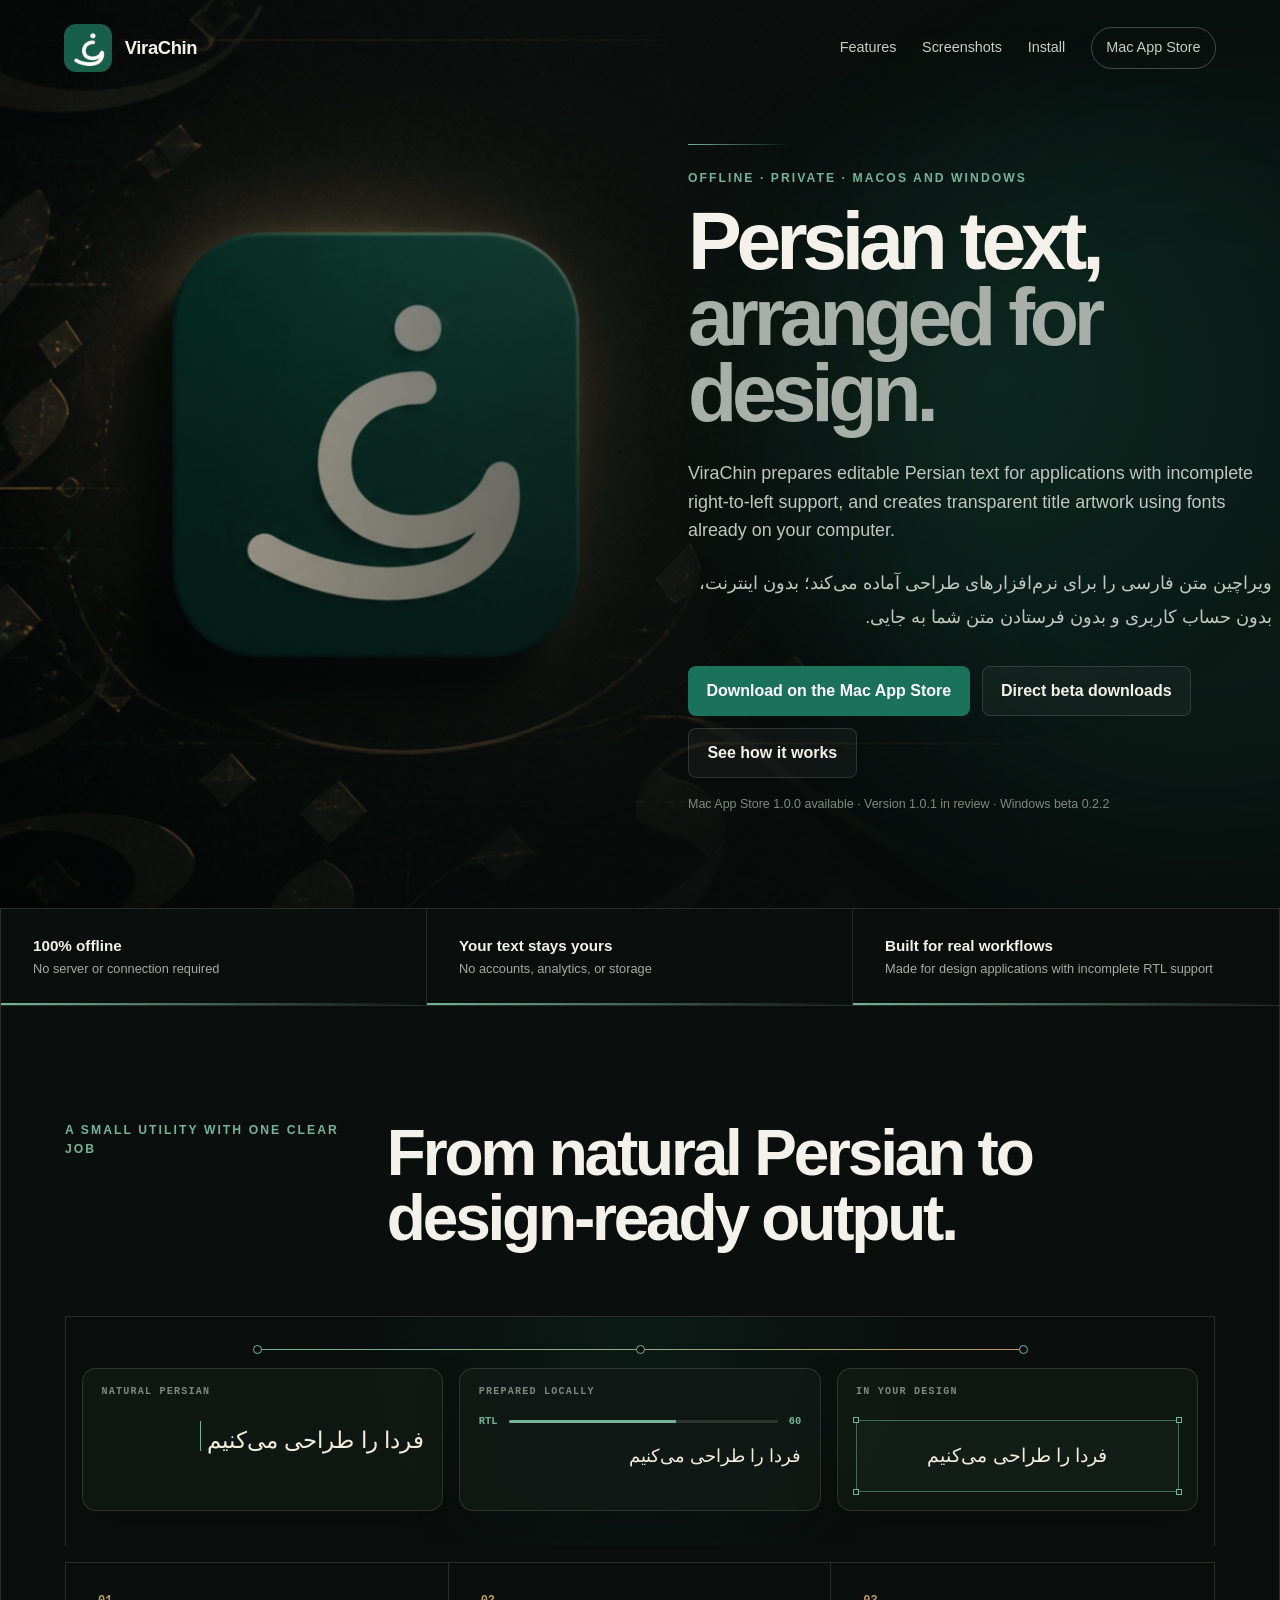
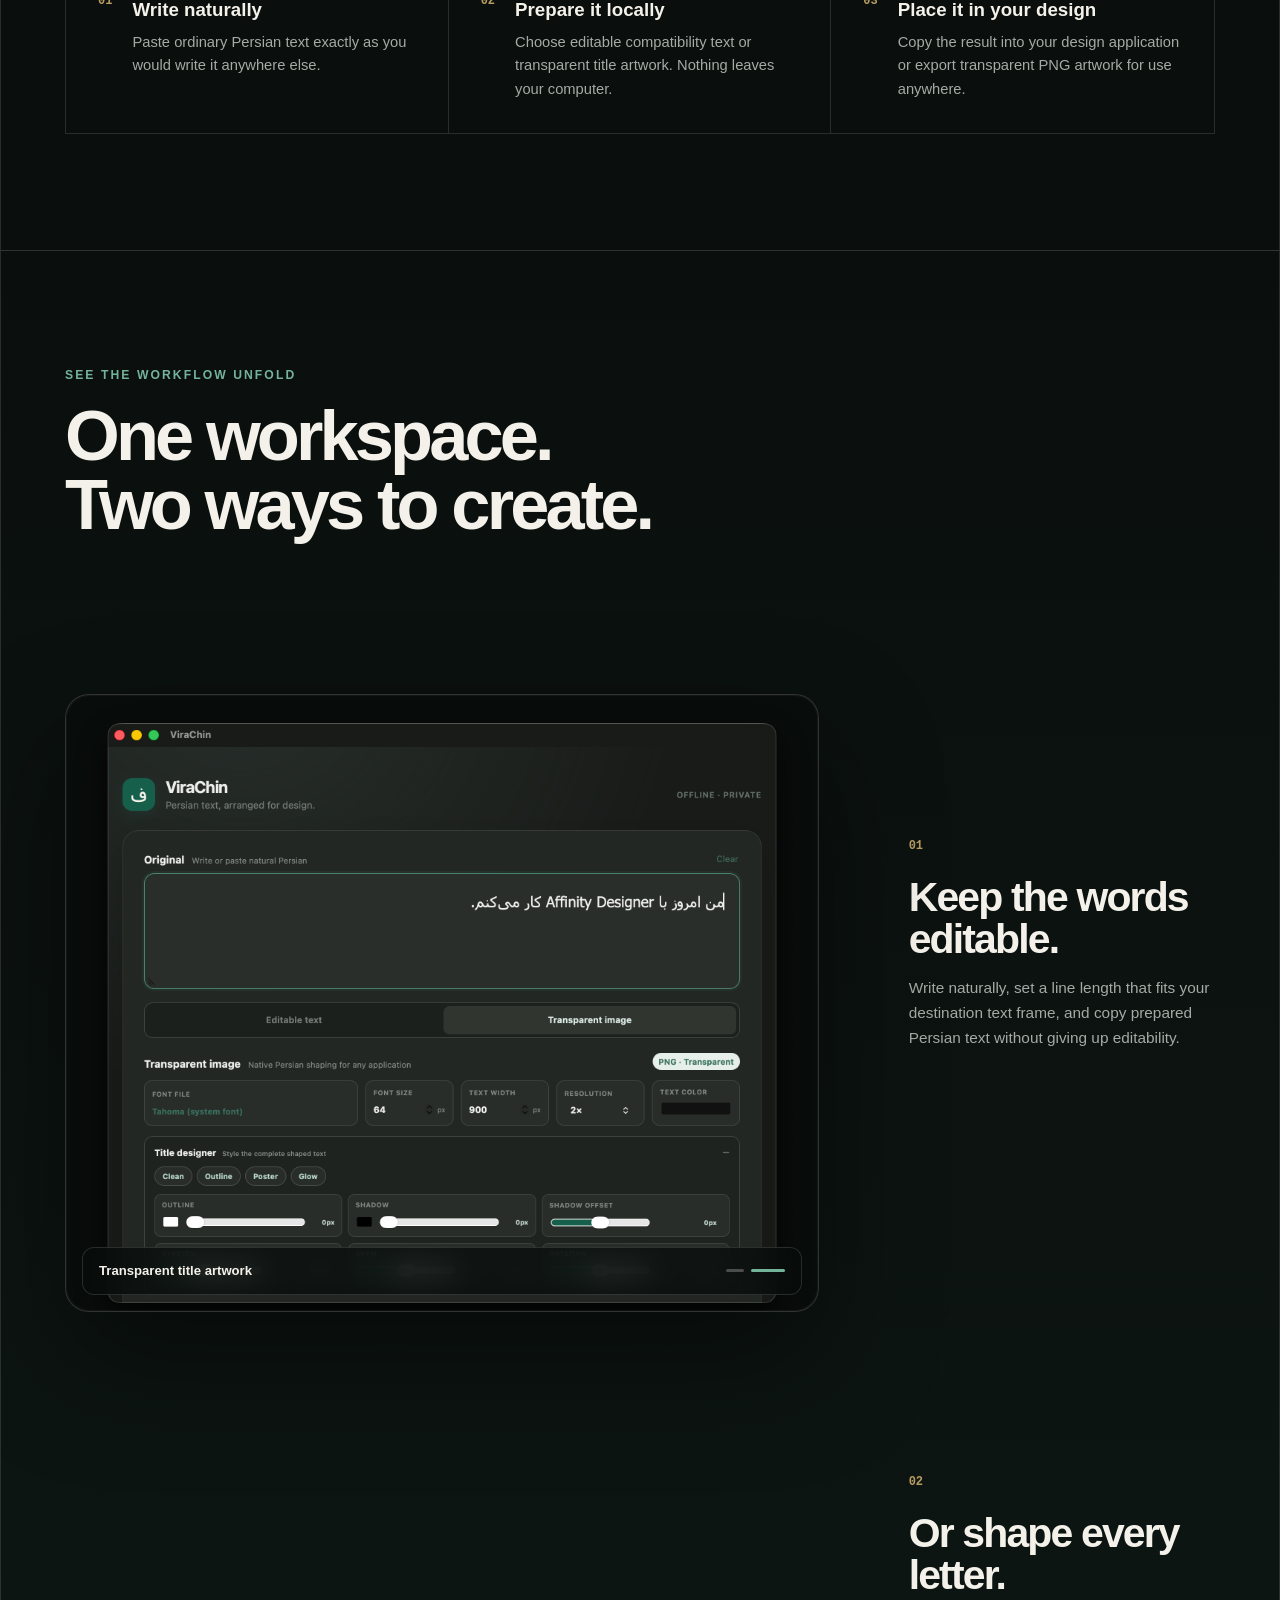
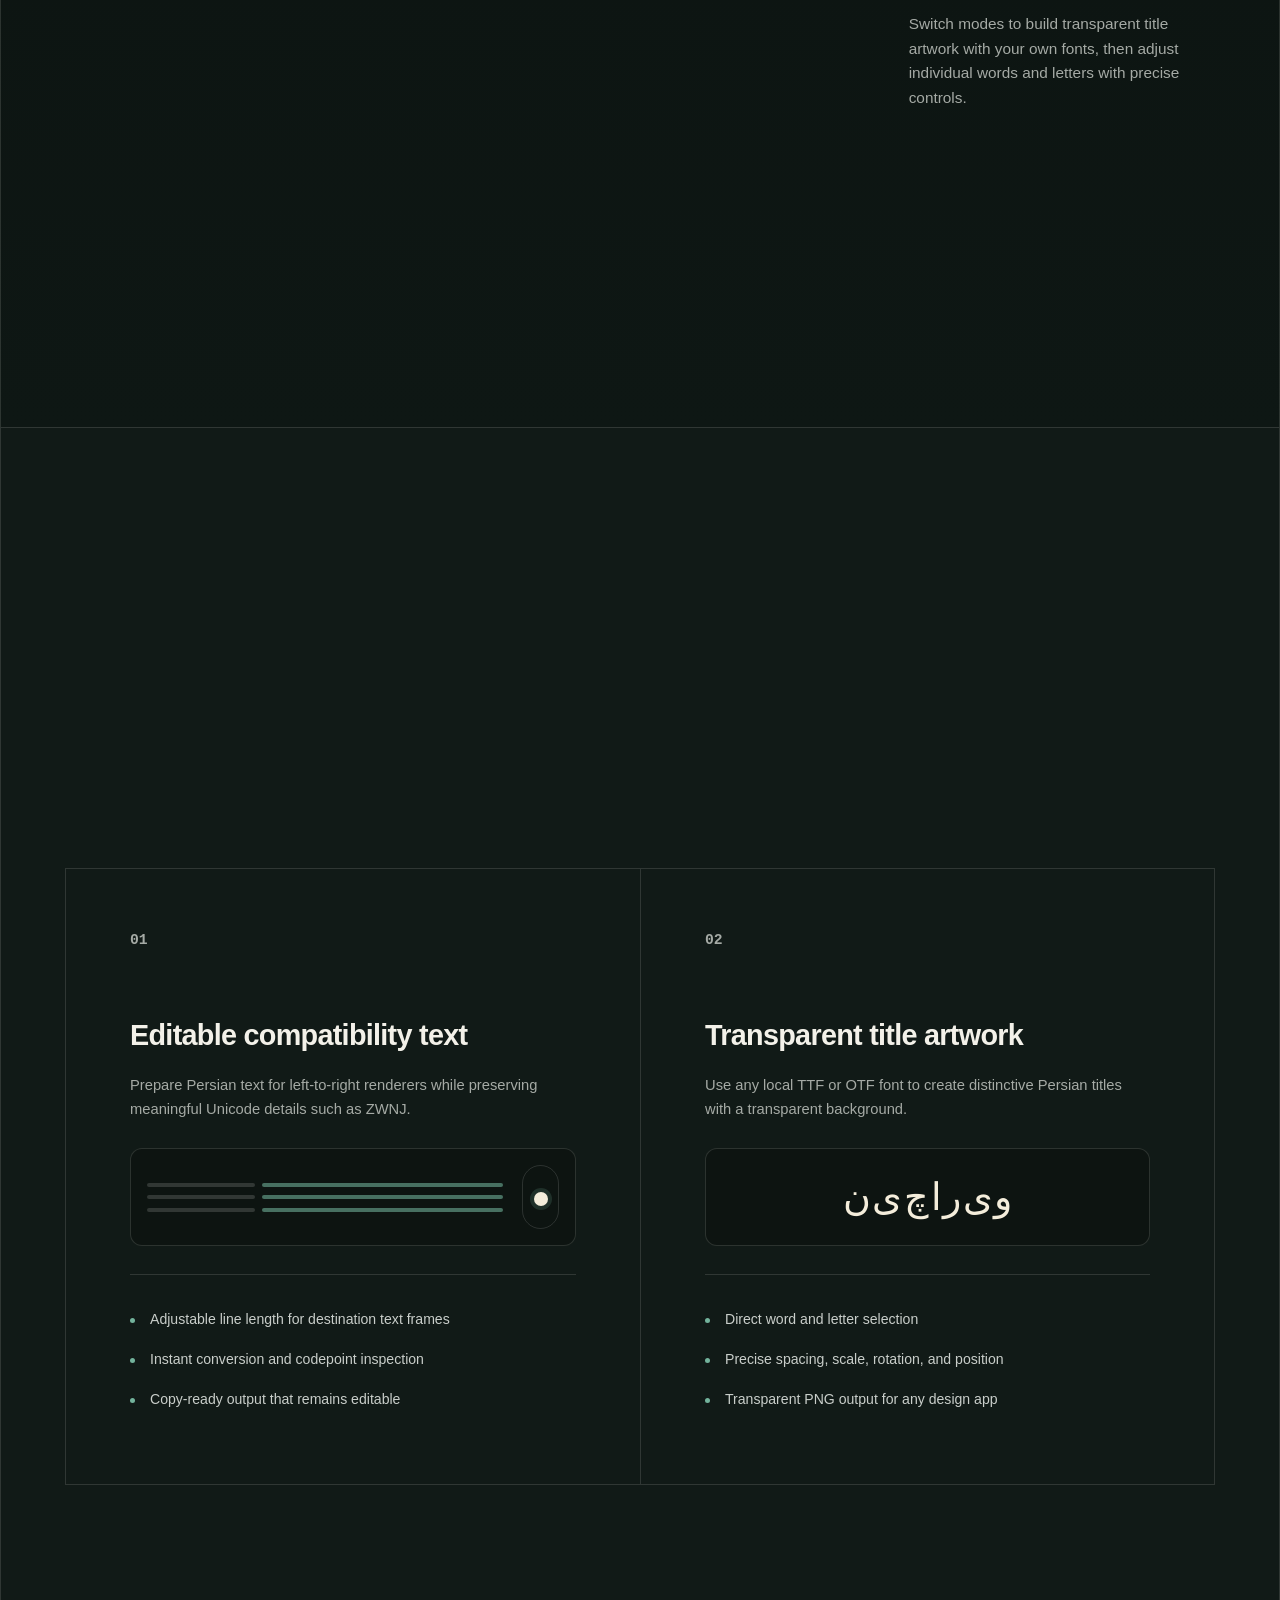
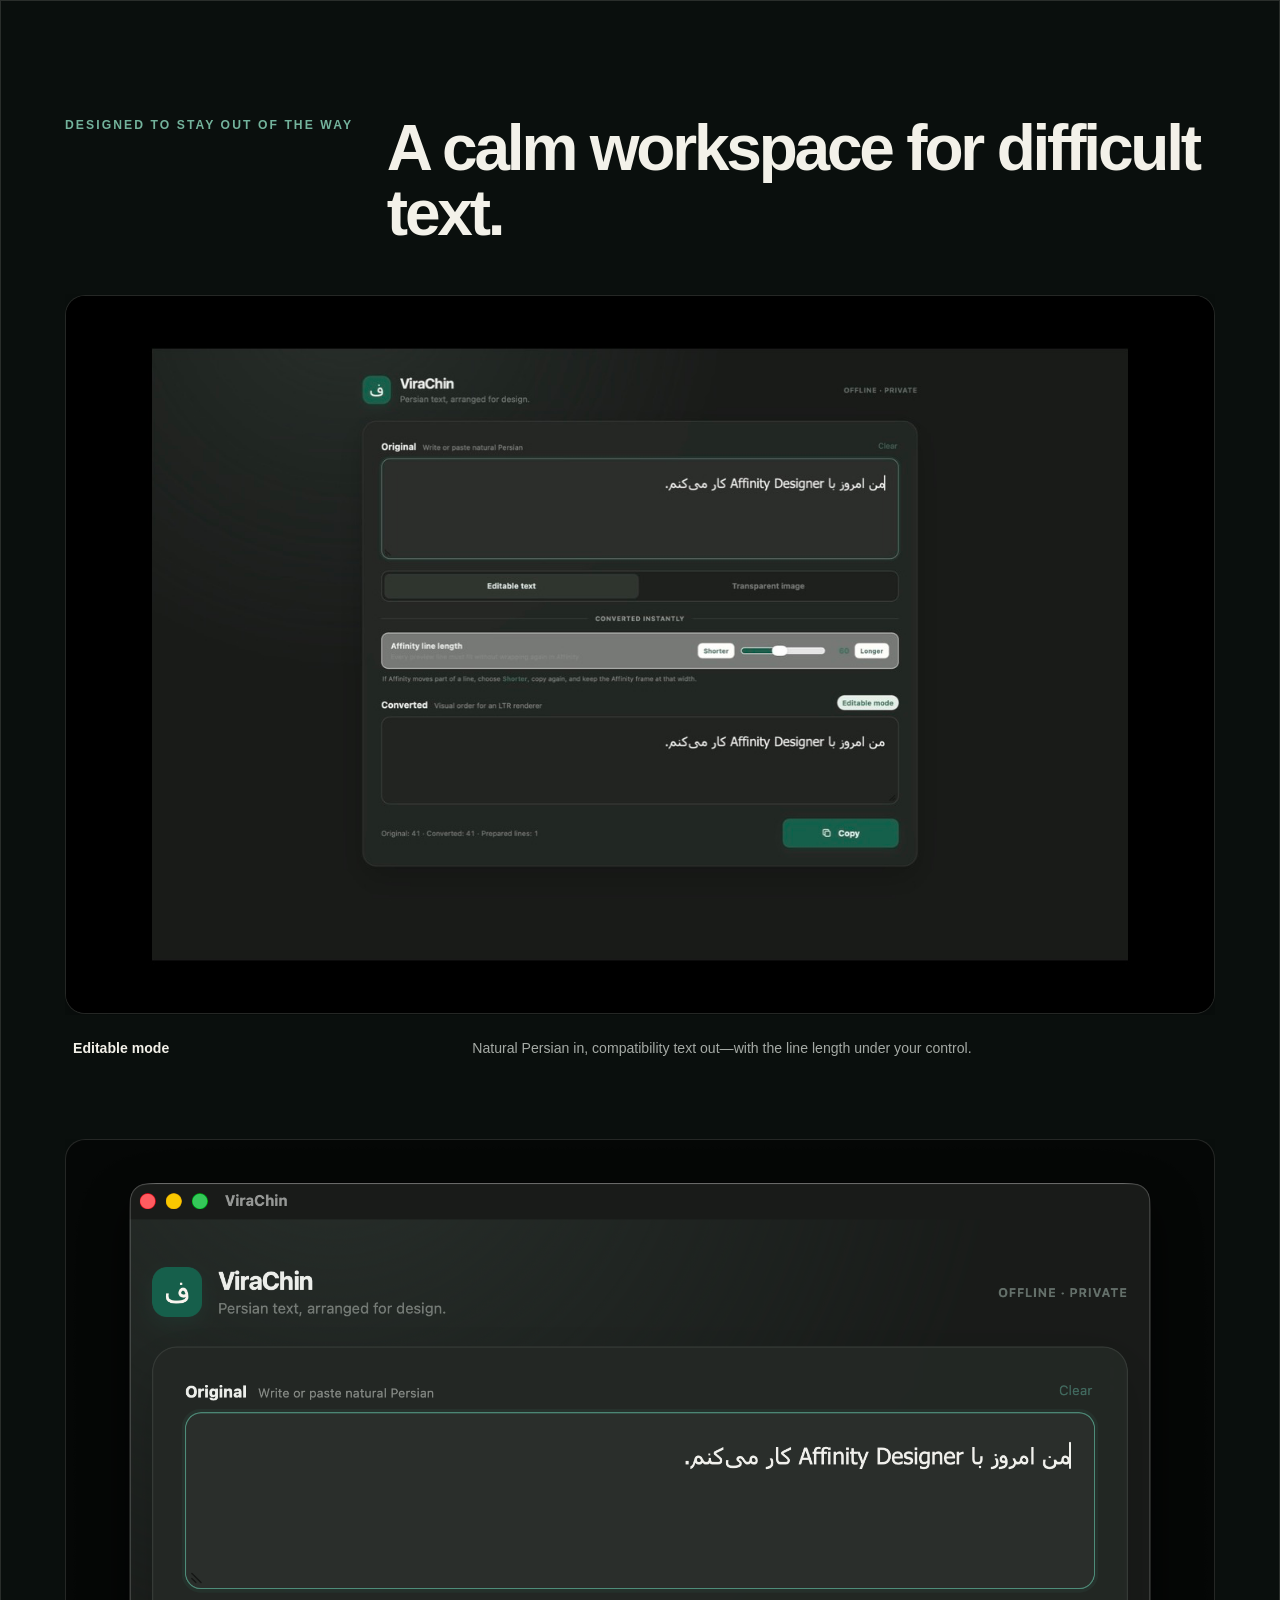
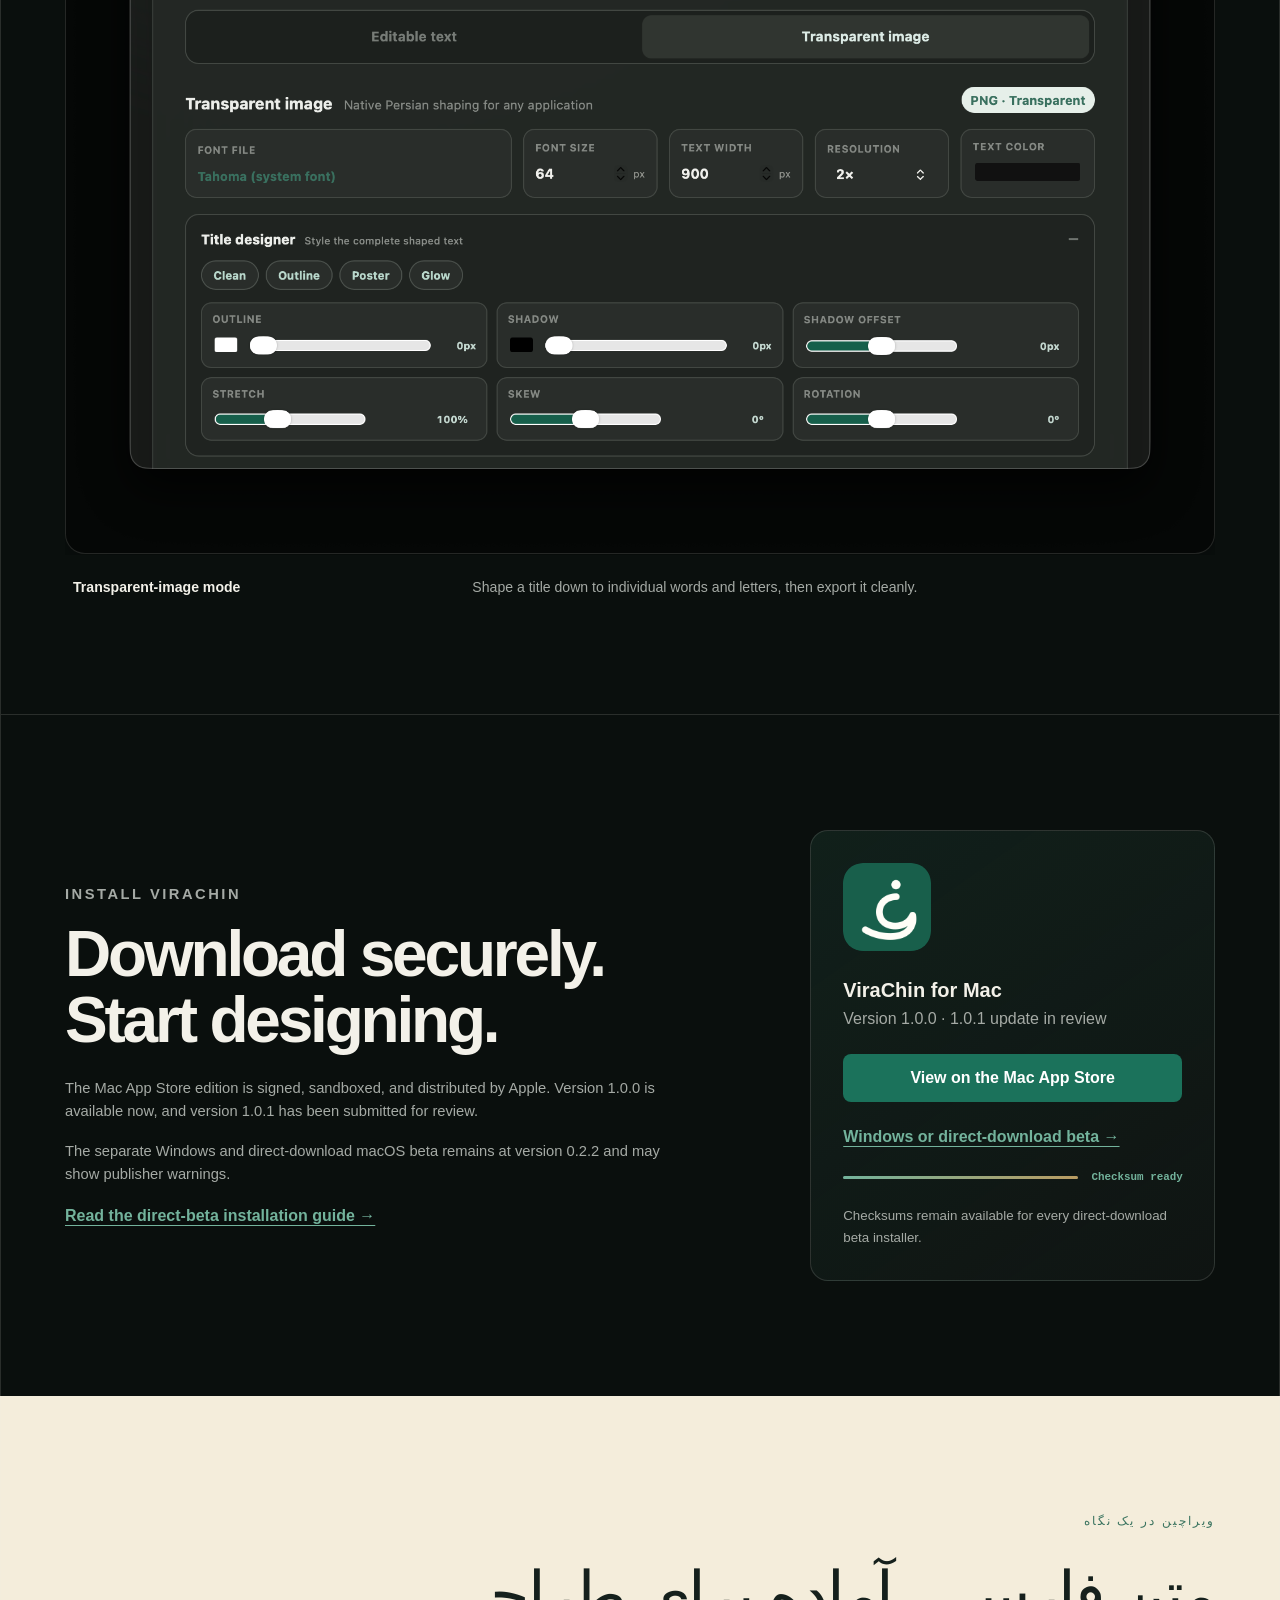
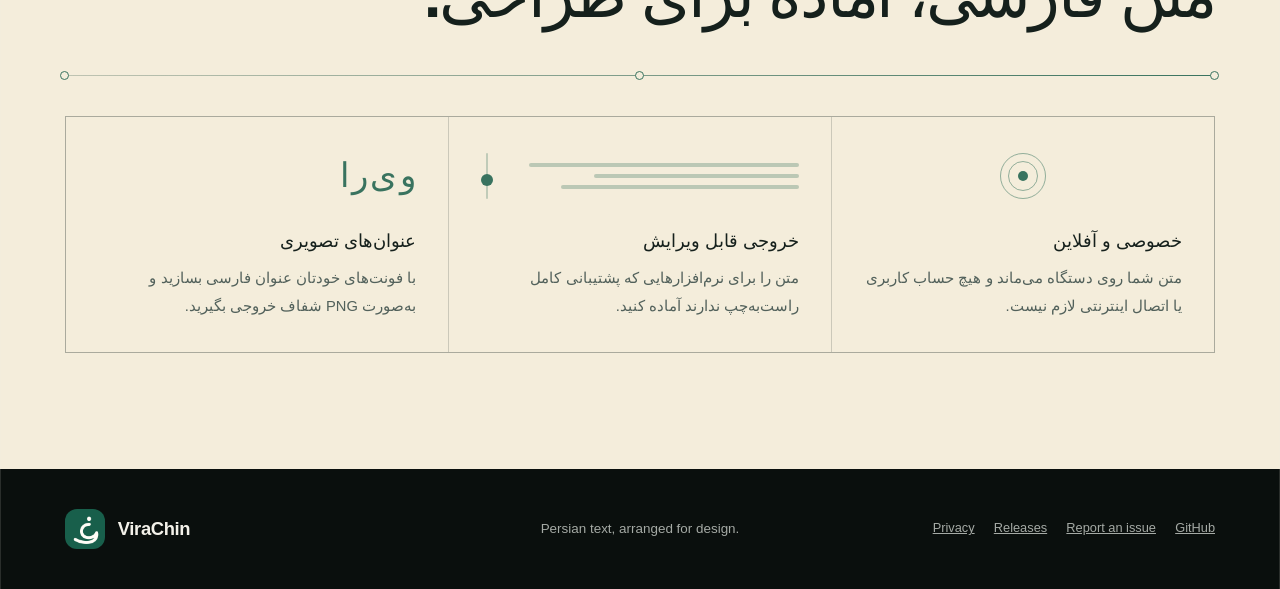
==== commit 6af3e776: "docs: add Mac App Store release channel" ====
--- a/site/index.html
+++ b/site/index.html
@@ -11,8 +11,8 @@
     <meta property="og:type" content="website" />
     <title>ViraChin — Persian text, arranged for design</title>
     <link rel="icon" type="image/png" href="assets/virachin-icon.png" />
-    <link rel="stylesheet" href="styles.css?v=20260823-1" />
-    <script src="site.js?v=20260823-1" defer></script>
+    <link rel="stylesheet" href="styles.css?v=20260909-1" />
+    <script src="site.js?v=20260909-1" defer></script>
   </head>
   <body>
     <a class="skip-link" href="#main">Skip to content</a>
@@ -26,7 +26,7 @@
         <a href="#features">Features</a>
         <a href="#screenshots">Screenshots</a>
         <a href="#install">Install</a>
-        <a class="nav-download" href="https://github.com/hanifb1360/ViraChin-Releases/releases/tag/v0.2.2-beta">Download beta</a>
+        <a class="nav-download" href="https://apps.apple.com/app/id6806981817">Mac App Store</a>
       </nav>
     </header>
 
@@ -40,17 +40,18 @@
           <p class="lede">ViraChin prepares editable Persian text for applications with incomplete right-to-left support, and creates transparent title artwork using fonts already on your computer.</p>
           <p class="lede persian" lang="fa" dir="rtl">ویراچین متن فارسی را برای نرم‌افزارهای طراحی آماده می‌کند؛ بدون اینترنت، بدون حساب کاربری و بدون فرستادن متن شما به جایی.</p>
           <div class="hero-actions">
-            <a class="button primary" href="https://github.com/hanifb1360/ViraChin-Releases/releases/tag/v0.2.2-beta">Download beta</a>
+            <a class="button primary" href="https://apps.apple.com/app/id6806981817">Download on the Mac App Store</a>
+            <a class="button secondary" href="https://github.com/hanifb1360/ViraChin-Releases/releases/tag/v0.2.2-beta">Direct beta downloads</a>
             <a class="button secondary" href="#how-it-works">See how it works</a>
           </div>
-          <p class="release-note">Free beta · macOS universal · Windows x64 · Version 0.2.2</p>
+          <p class="release-note">Mac App Store 1.0.0 available · Version 1.0.1 in review · Windows beta 0.2.2</p>
         </div>
       </section>
 
       <section class="trust-strip" aria-label="Product principles">
         <div><strong>100% offline</strong><span>No server or connection required</span></div>
         <div><strong>Your text stays yours</strong><span>No accounts, analytics, or storage</span></div>
-        <div><strong>Built for real workflows</strong><span>Validated first with Affinity Designer</span></div>
+        <div><strong>Built for real workflows</strong><span>Made for design applications with incomplete RTL support</span></div>
       </section>
 
       <section class="section intro" id="how-it-works">
@@ -80,7 +81,7 @@
         <ol class="steps">
           <li><span>01</span><div><h3>Write naturally</h3><p>Paste ordinary Persian text exactly as you would write it anywhere else.</p></div></li>
           <li><span>02</span><div><h3>Prepare it locally</h3><p>Choose editable compatibility text or transparent title artwork. Nothing leaves your computer.</p></div></li>
-          <li><span>03</span><div><h3>Place it in your design</h3><p>Copy the result into Affinity Designer or export transparent PNG artwork for any application.</p></div></li>
+          <li><span>03</span><div><h3>Place it in your design</h3><p>Copy the result into your design application or export transparent PNG artwork for use anywhere.</p></div></li>
         </ol>
       </section>
 
@@ -92,7 +93,7 @@
         <div class="story-layout">
           <div class="story-stage-wrap" aria-hidden="true">
             <div class="story-stage">
-              <img class="story-scene is-active" data-story-scene="editable" src="assets/virachin-editable-mode.png" alt="" />
+              <img class="story-scene is-active" data-story-scene="editable" src="assets/virachin-editable-mode.png?v=20260909-1" alt="" />
               <img class="story-scene" data-story-scene="artwork" src="assets/virachin-transparent-image-mode.png" alt="" />
               <div class="story-caption">
                 <span class="story-caption-text is-active" data-story-caption="editable">Editable compatibility text</span>
@@ -105,8 +106,8 @@
             <article class="story-step is-active" data-story-step="editable">
               <span>01</span>
               <h3>Keep the words editable.</h3>
-              <p>Write naturally, set a line length that fits your Affinity frame, and copy prepared Persian text without giving up editability.</p>
-              <img class="story-mobile-image" src="assets/virachin-editable-mode.png" alt="ViraChin preparing editable Persian compatibility text" loading="lazy" />
+              <p>Write naturally, set a line length that fits your destination text frame, and copy prepared Persian text without giving up editability.</p>
+              <img class="story-mobile-image" src="assets/virachin-editable-mode.png?v=20260909-1" alt="ViraChin preparing editable Persian compatibility text" loading="lazy" />
             </article>
             <article class="story-step" data-story-step="artwork">
               <span>02</span>
@@ -133,7 +134,7 @@
               <b><i></i></b>
             </div>
             <ul>
-              <li>Adjustable line length for Affinity text frames</li>
+              <li>Adjustable line length for destination text frames</li>
               <li>Instant conversion and codepoint inspection</li>
               <li>Copy-ready output that remains editable</li>
             </ul>
@@ -160,7 +161,7 @@
           <h2>A calm workspace for difficult text.</h2>
         </div>
         <figure class="screen screen-wide">
-          <img src="assets/virachin-editable-mode.png" alt="ViraChin editable compatibility text interface" loading="lazy" />
+          <img src="assets/virachin-editable-mode.png?v=20260909-1" alt="ViraChin editable compatibility text interface" loading="lazy" />
           <figcaption><strong>Editable mode</strong><span>Natural Persian in, compatibility text out—with the line length under your control.</span></figcaption>
         </figure>
         <figure class="screen screen-wide">
@@ -171,17 +172,19 @@
 
       <section class="section install" id="install">
         <div>
-          <p class="eyebrow">Install the beta</p>
-          <h2>Download. Open safely.<br />Start designing.</h2>
-          <p>The beta is not yet backed by paid platform signing identities. macOS and Windows may show publisher warnings; verify the matching SHA-256 checksum and follow the platform-specific safe installation steps.</p>
-          <a class="text-link" href="https://github.com/hanifb1360/ViraChin-Releases#safe-installation">Read the safe installation guide →</a>
+          <p class="eyebrow">Install ViraChin</p>
+          <h2>Download securely.<br />Start designing.</h2>
+          <p>The Mac App Store edition is signed, sandboxed, and distributed by Apple. Version 1.0.0 is available now, and version 1.0.1 has been submitted for review.</p>
+          <p>The separate Windows and direct-download macOS beta remains at version 0.2.2 and may show publisher warnings.</p>
+          <a class="text-link" href="https://github.com/hanifb1360/ViraChin-Releases#safe-installation">Read the direct-beta installation guide →</a>
         </div>
         <div class="download-card">
           <img src="assets/virachin-icon.png" width="88" height="88" alt="ViraChin app icon" />
-          <div><strong>ViraChin 0.2.2 beta</strong><span>macOS universal · Windows x64</span></div>
-          <a class="button primary" href="https://github.com/hanifb1360/ViraChin-Releases/releases/tag/v0.2.2-beta">View downloads</a>
+          <div><strong>ViraChin for Mac</strong><span>Version 1.0.0 · 1.0.1 update in review</span></div>
+          <a class="button primary" href="https://apps.apple.com/app/id6806981817">View on the Mac App Store</a>
+          <a class="text-link" href="https://github.com/hanifb1360/ViraChin-Releases/releases/tag/v0.2.2-beta">Windows or direct-download beta →</a>
           <div class="safe-progress" aria-hidden="true"><span><i></i></span><em>Checksum ready</em></div>
-          <small>Always verify the included SHA-256 checksum before installation.</small>
+          <small>Checksums remain available for every direct-download beta installer.</small>
         </div>
       </section>
 
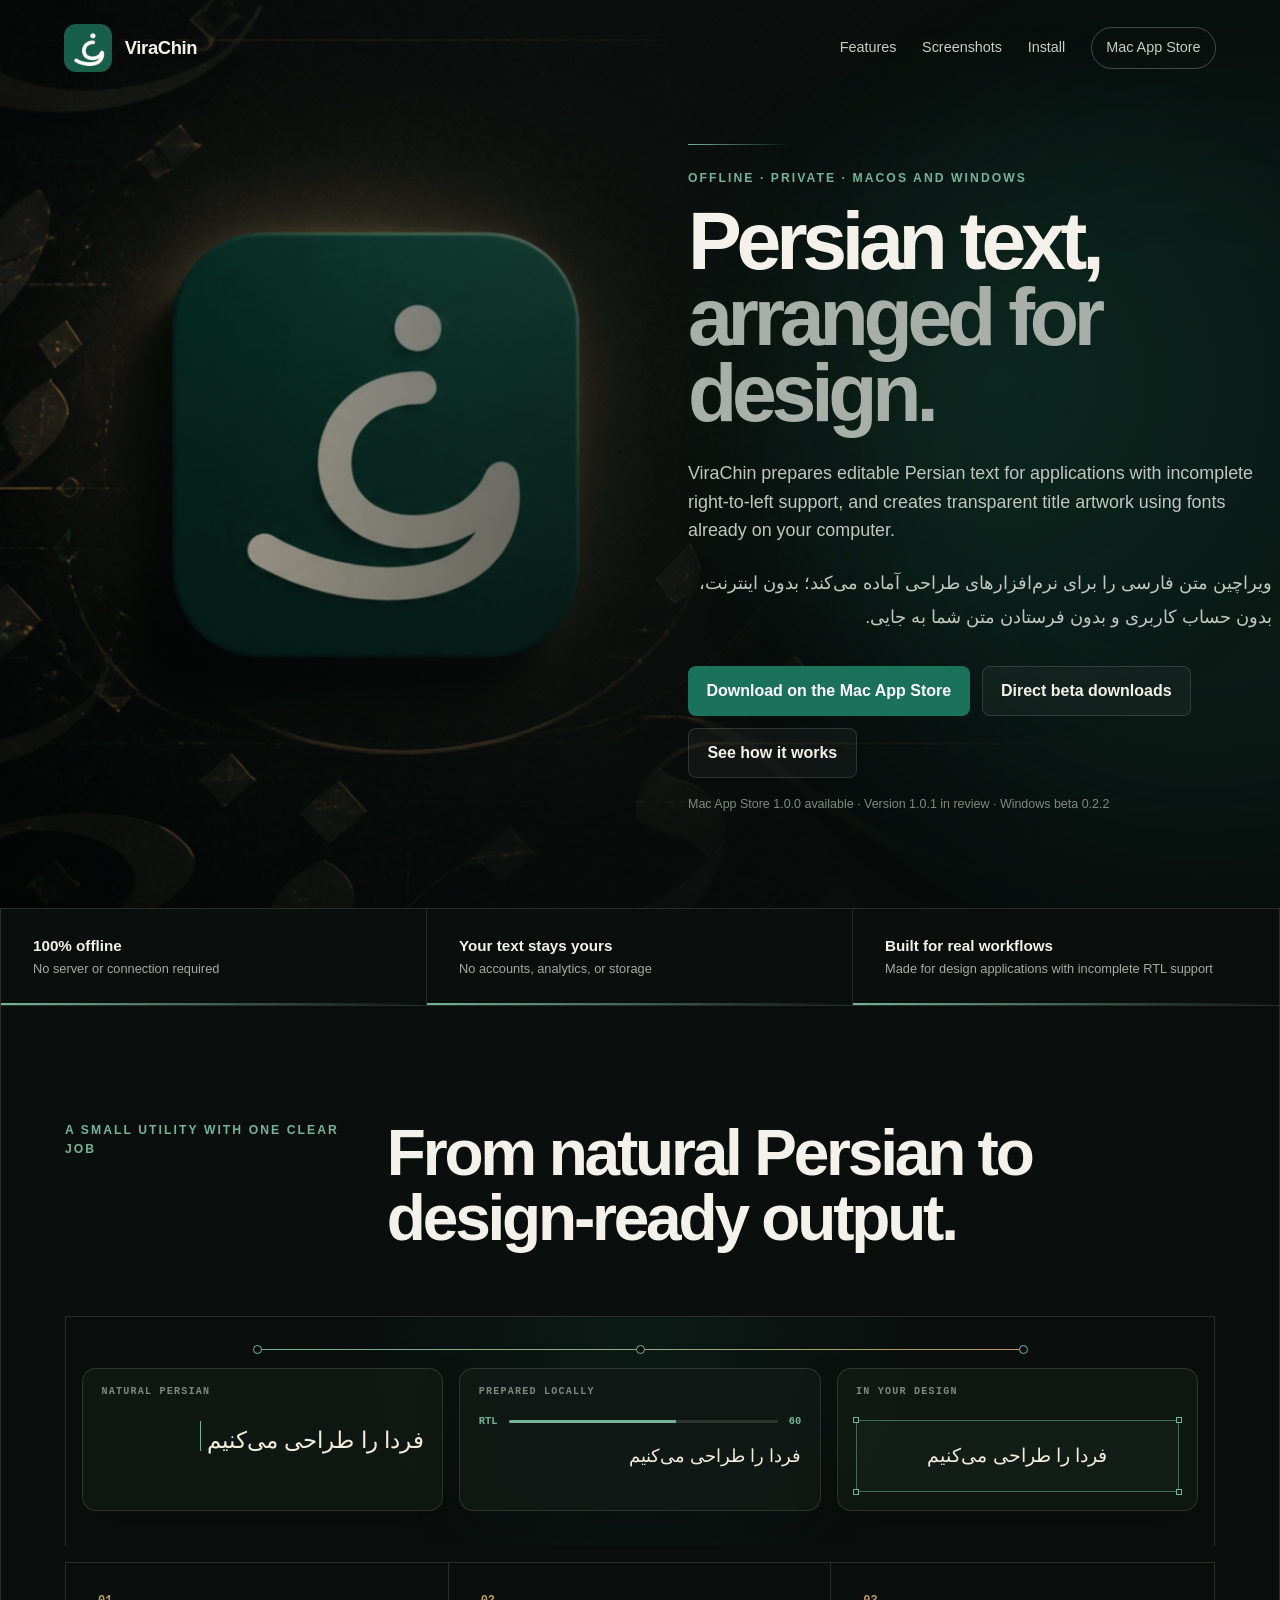
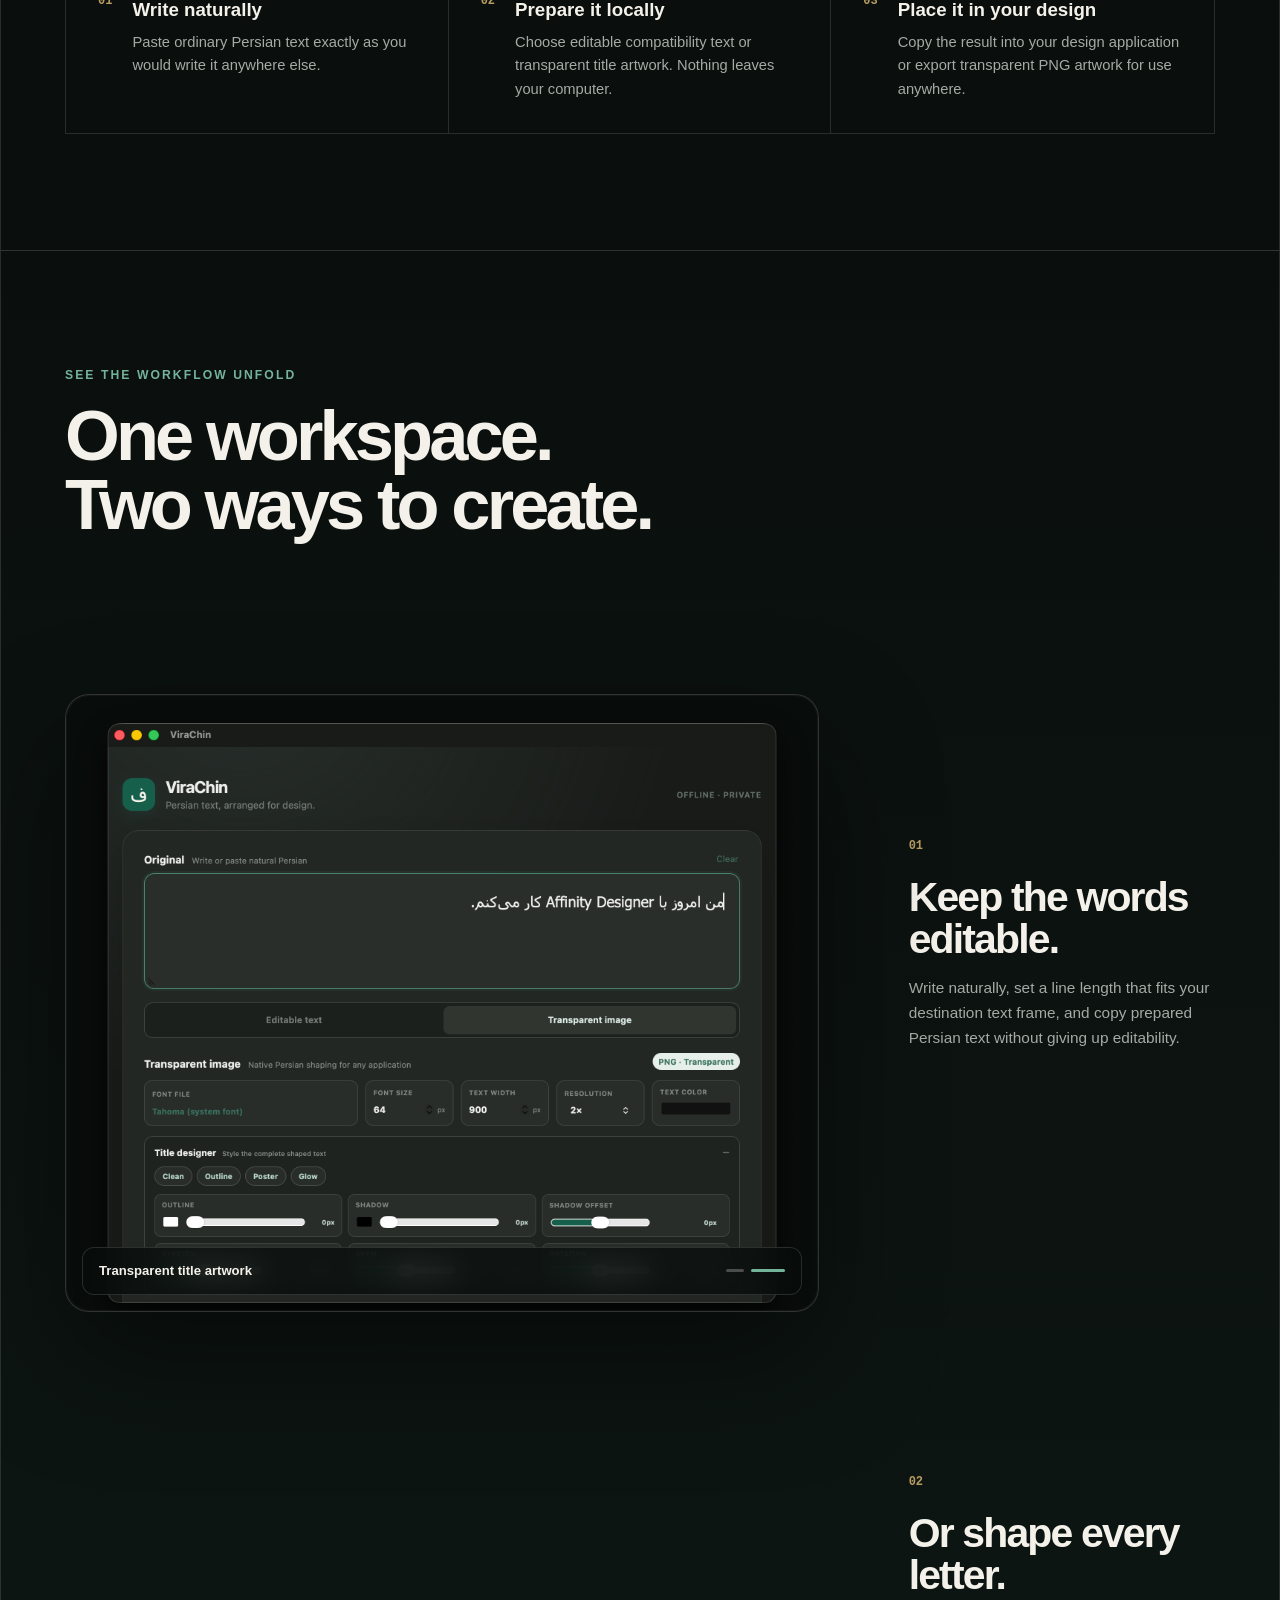
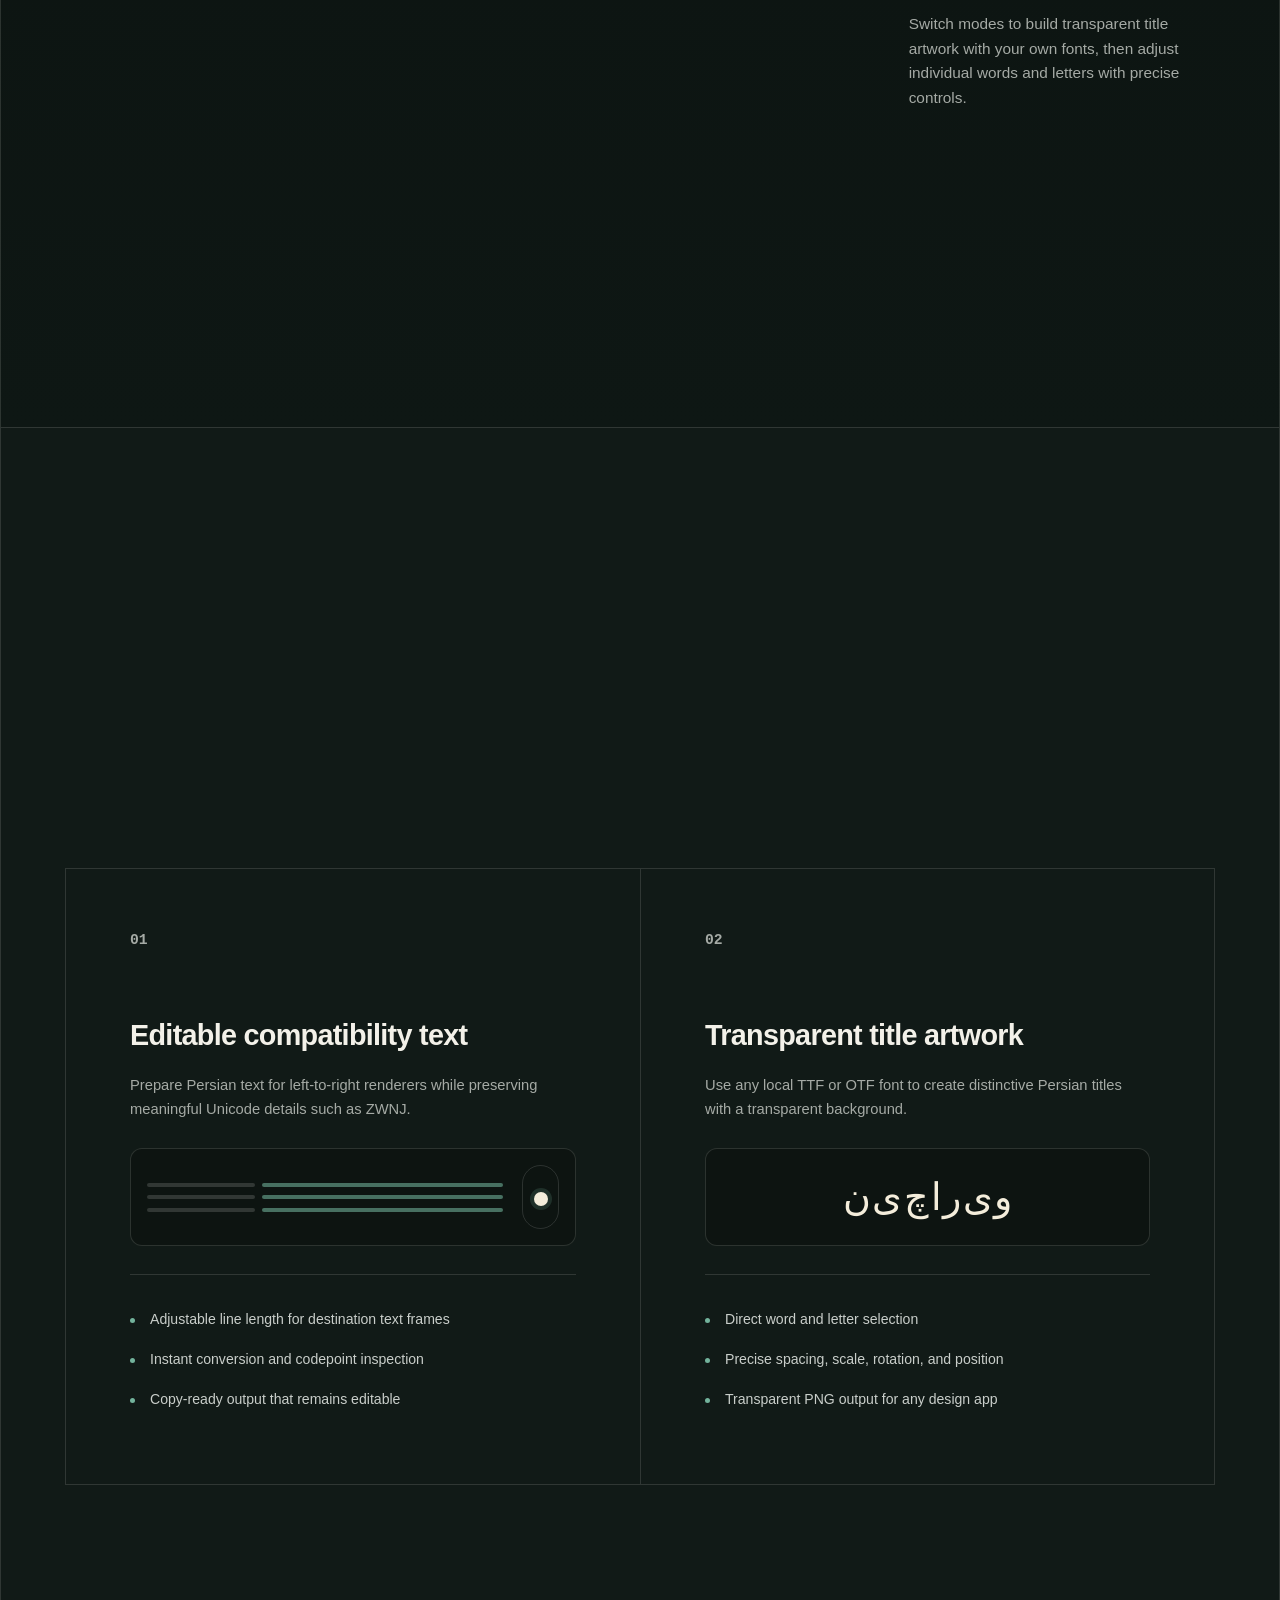
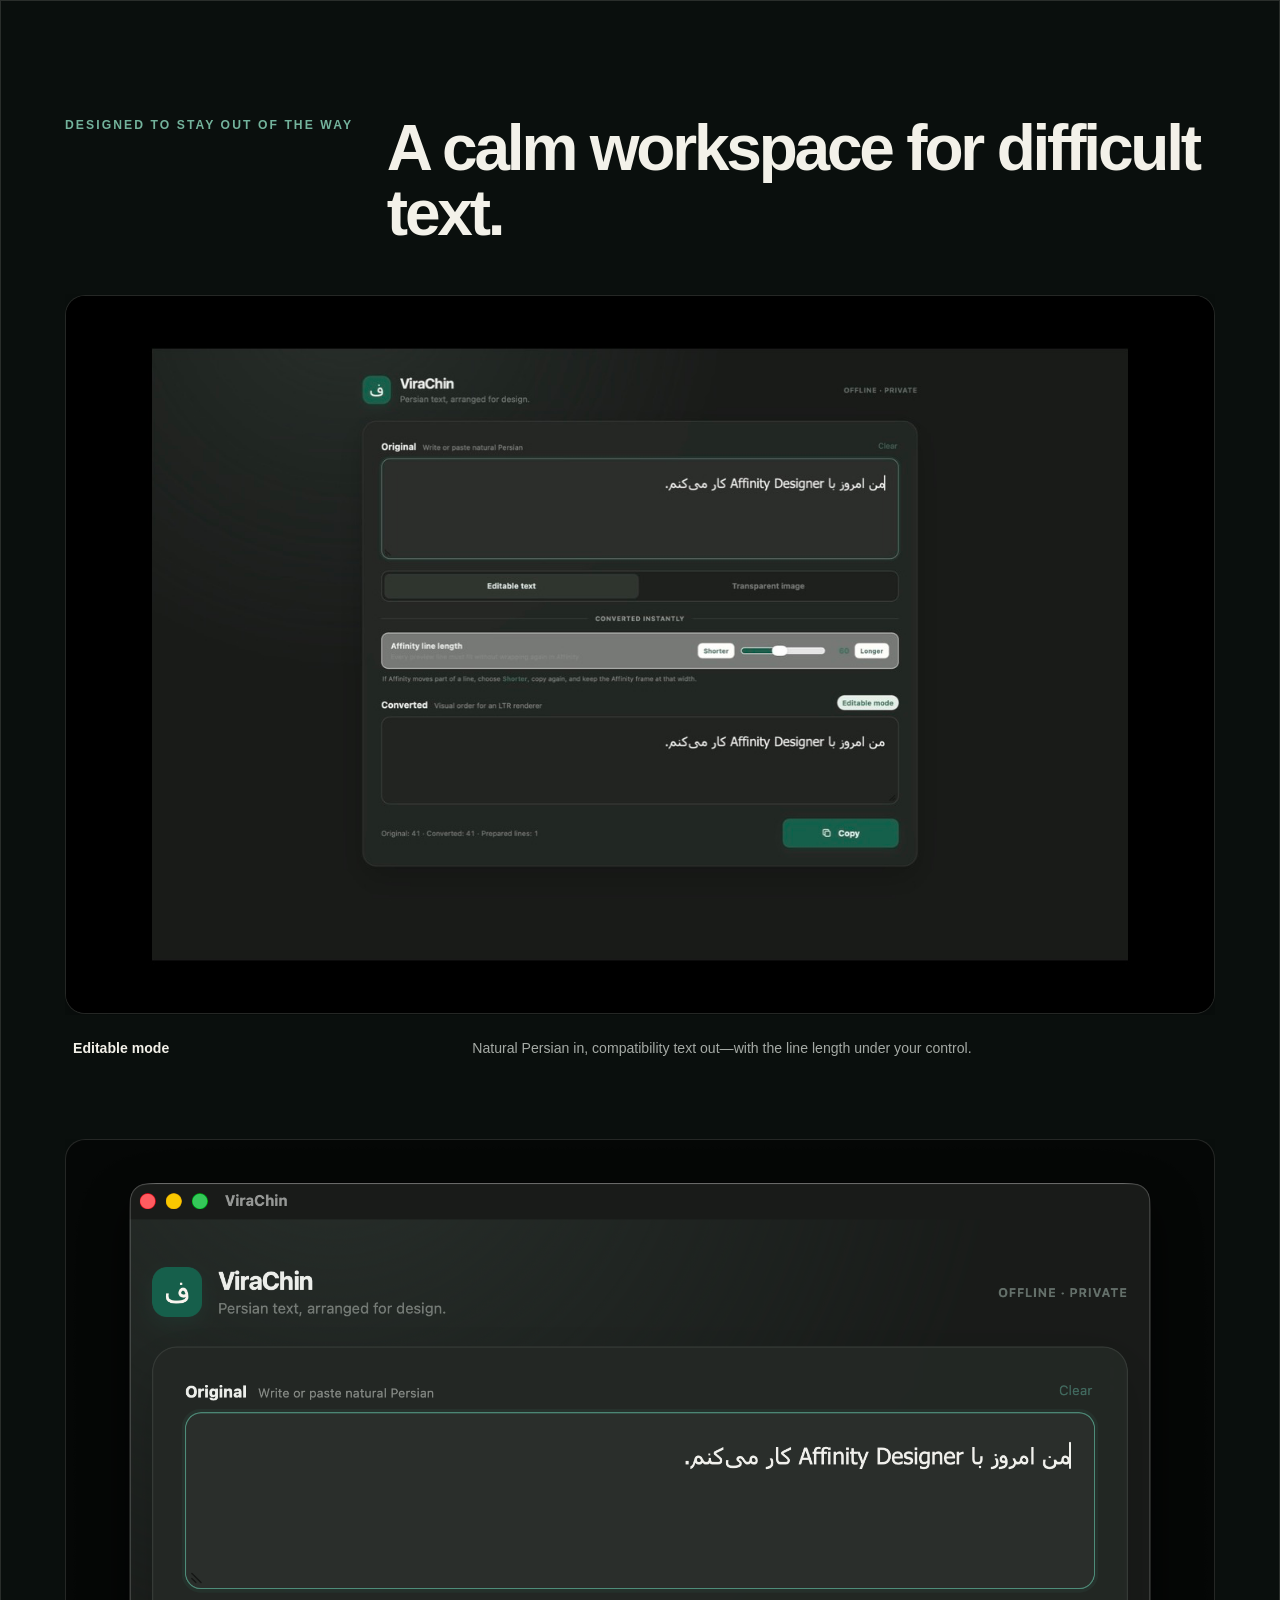
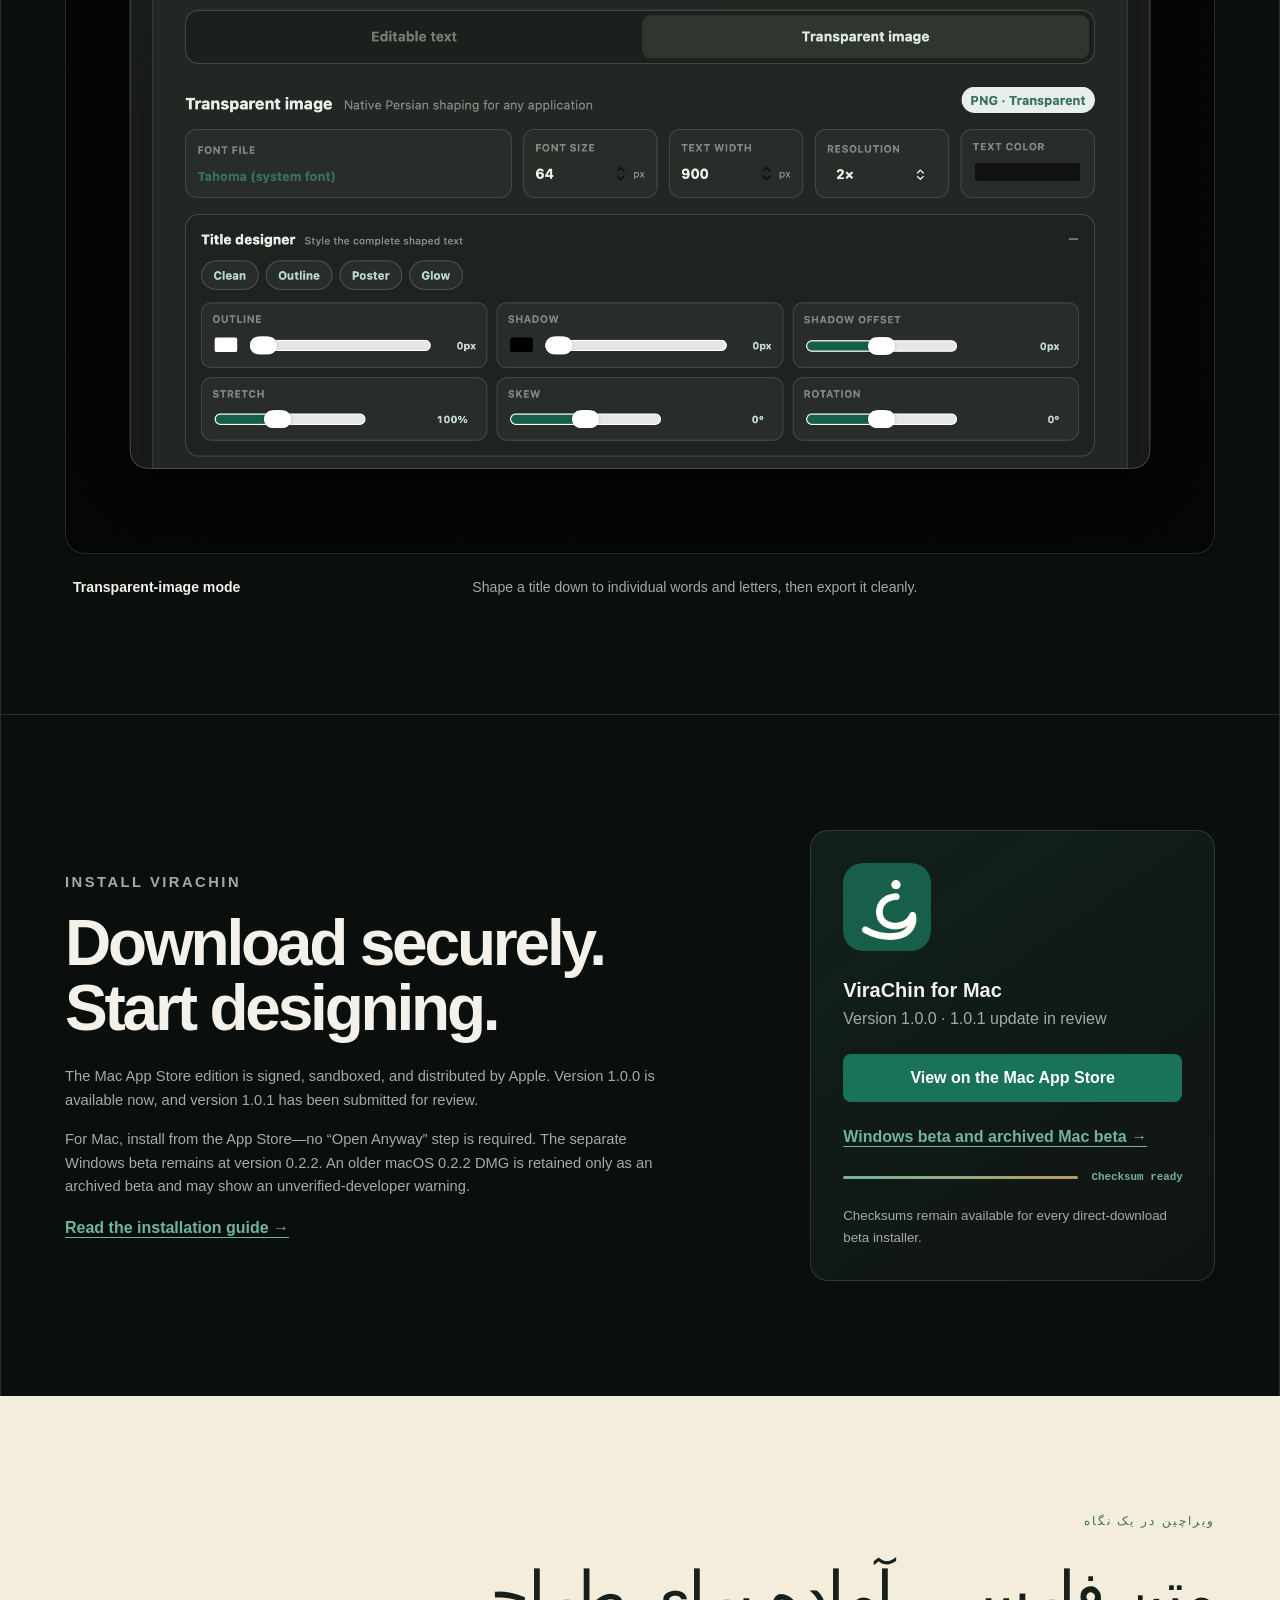
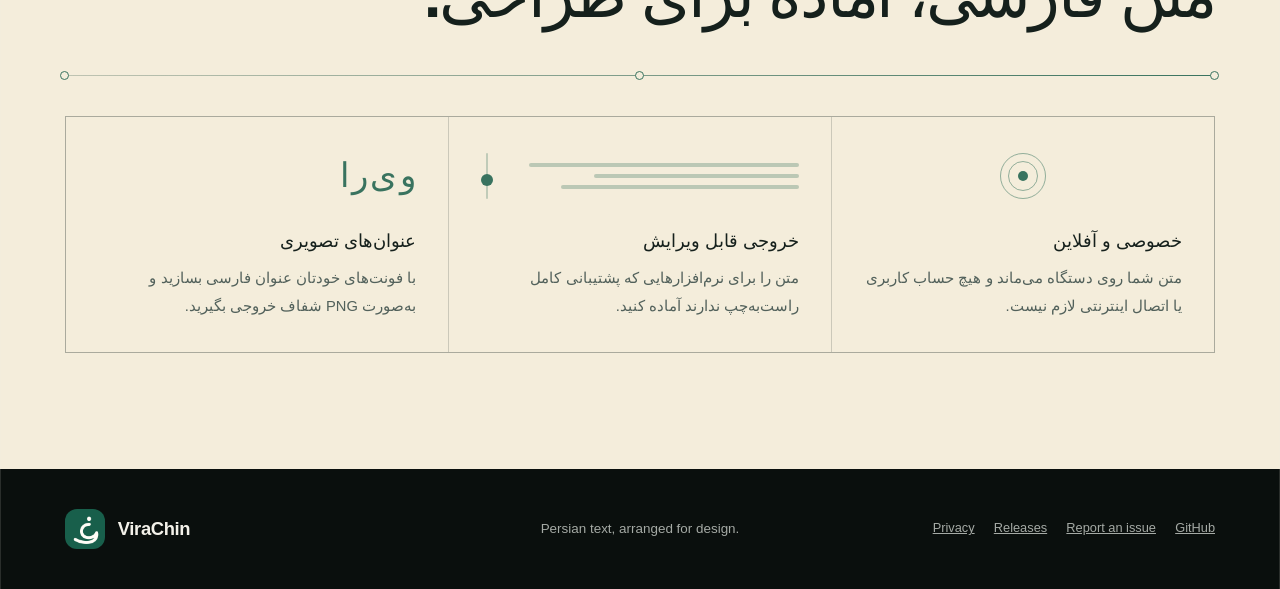
==== commit 18ebc269: "docs: clarify Mac App Store installation" ====
--- a/site/index.html
+++ b/site/index.html
@@ -175,14 +175,14 @@
           <p class="eyebrow">Install ViraChin</p>
           <h2>Download securely.<br />Start designing.</h2>
           <p>The Mac App Store edition is signed, sandboxed, and distributed by Apple. Version 1.0.0 is available now, and version 1.0.1 has been submitted for review.</p>
-          <p>The separate Windows and direct-download macOS beta remains at version 0.2.2 and may show publisher warnings.</p>
-          <a class="text-link" href="https://github.com/hanifb1360/ViraChin-Releases#safe-installation">Read the direct-beta installation guide →</a>
+          <p>For Mac, install from the App Store—no “Open Anyway” step is required. The separate Windows beta remains at version 0.2.2. An older macOS 0.2.2 DMG is retained only as an archived beta and may show an unverified-developer warning.</p>
+          <a class="text-link" href="https://github.com/hanifb1360/ViraChin-Releases#installation">Read the installation guide →</a>
         </div>
         <div class="download-card">
           <img src="assets/virachin-icon.png" width="88" height="88" alt="ViraChin app icon" />
           <div><strong>ViraChin for Mac</strong><span>Version 1.0.0 · 1.0.1 update in review</span></div>
           <a class="button primary" href="https://apps.apple.com/app/id6806981817">View on the Mac App Store</a>
-          <a class="text-link" href="https://github.com/hanifb1360/ViraChin-Releases/releases/tag/v0.2.2-beta">Windows or direct-download beta →</a>
+          <a class="text-link" href="https://github.com/hanifb1360/ViraChin-Releases/releases/tag/v0.2.2-beta">Windows beta and archived Mac beta →</a>
           <div class="safe-progress" aria-hidden="true"><span><i></i></span><em>Checksum ready</em></div>
           <small>Checksums remain available for every direct-download beta installer.</small>
         </div>
